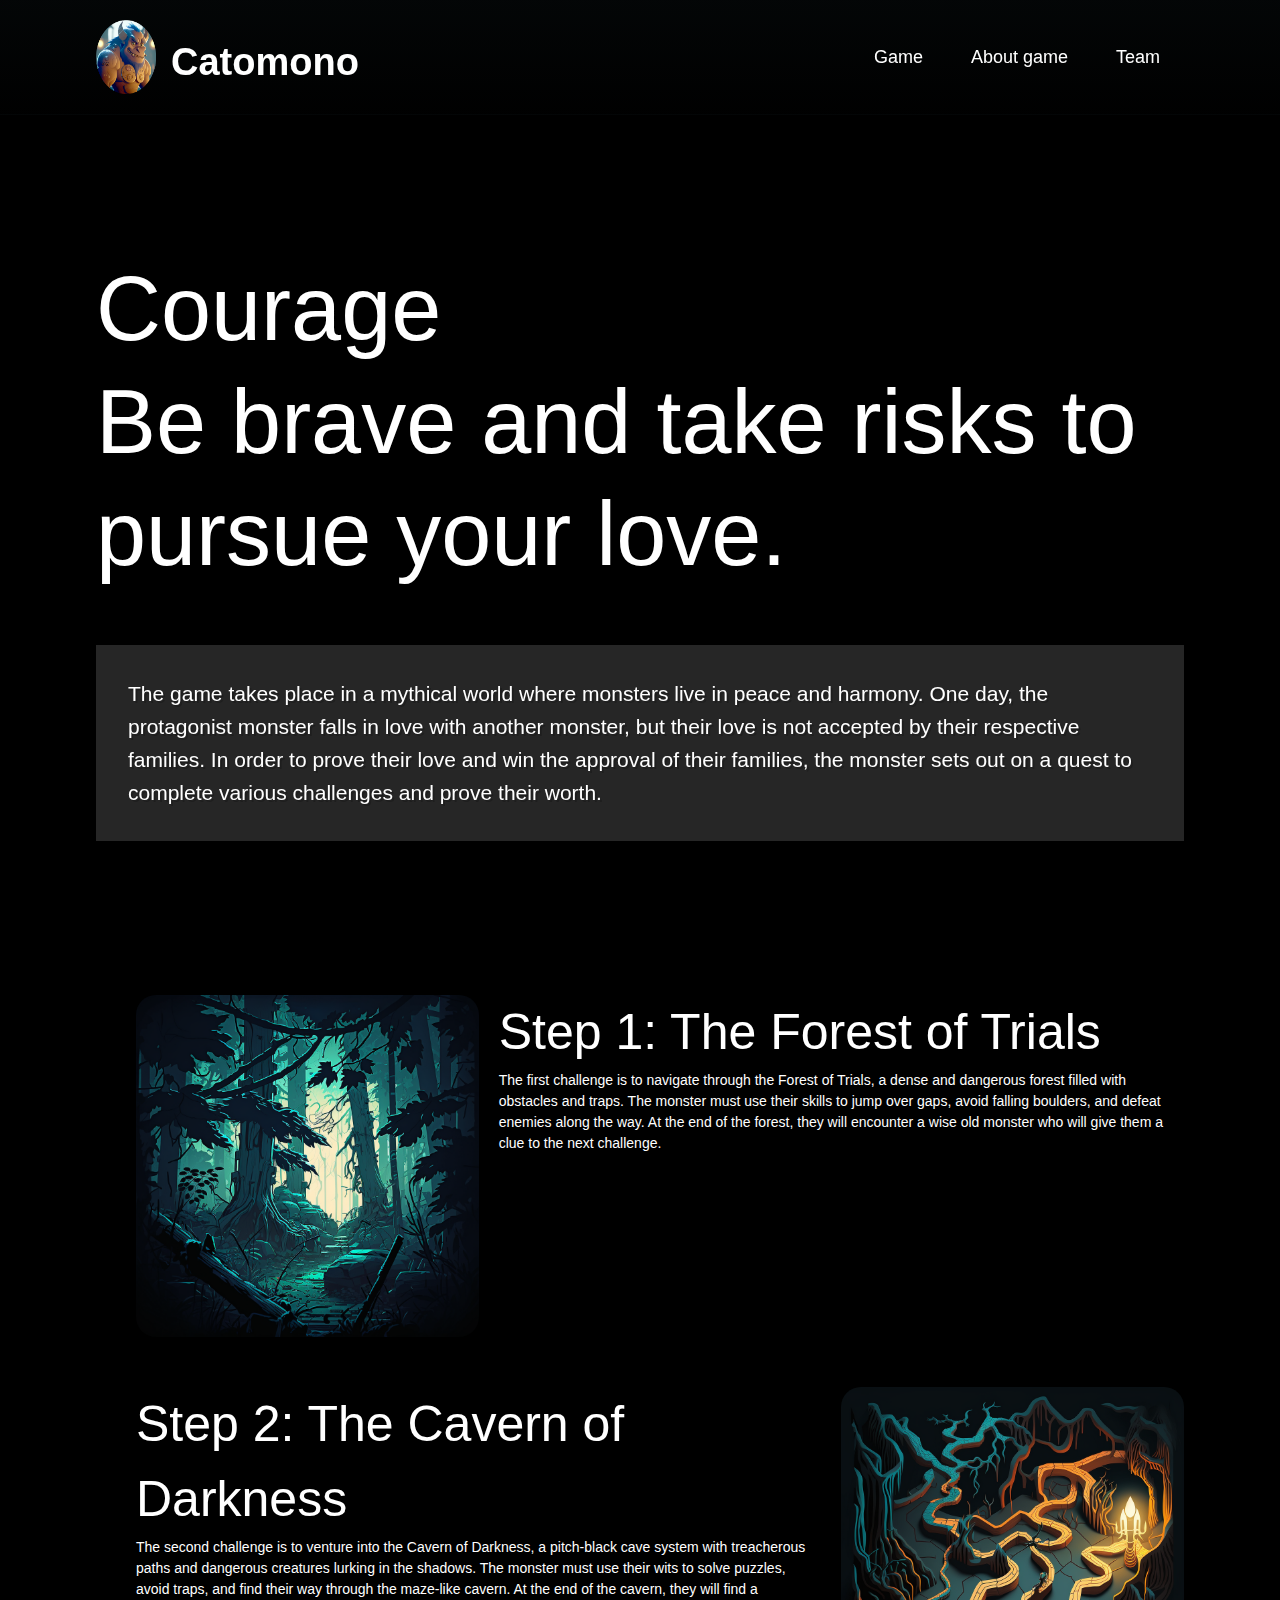
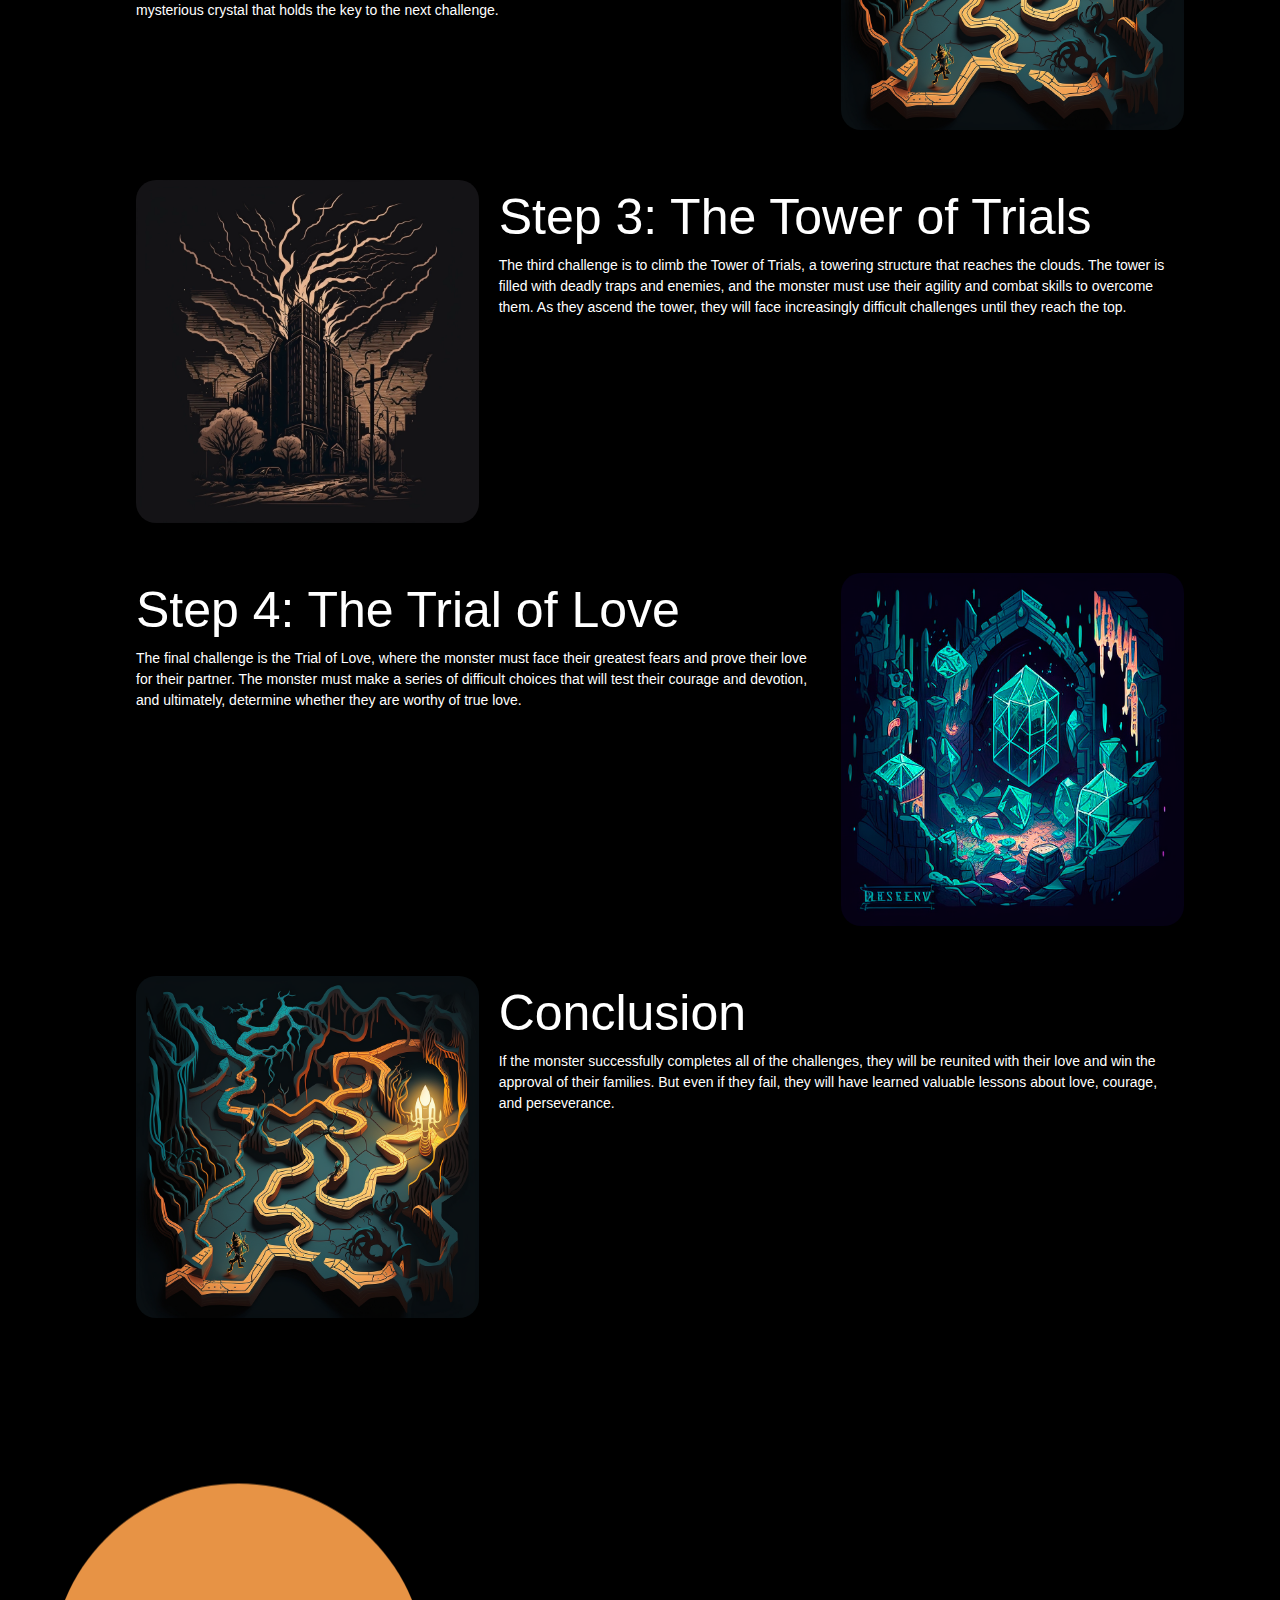
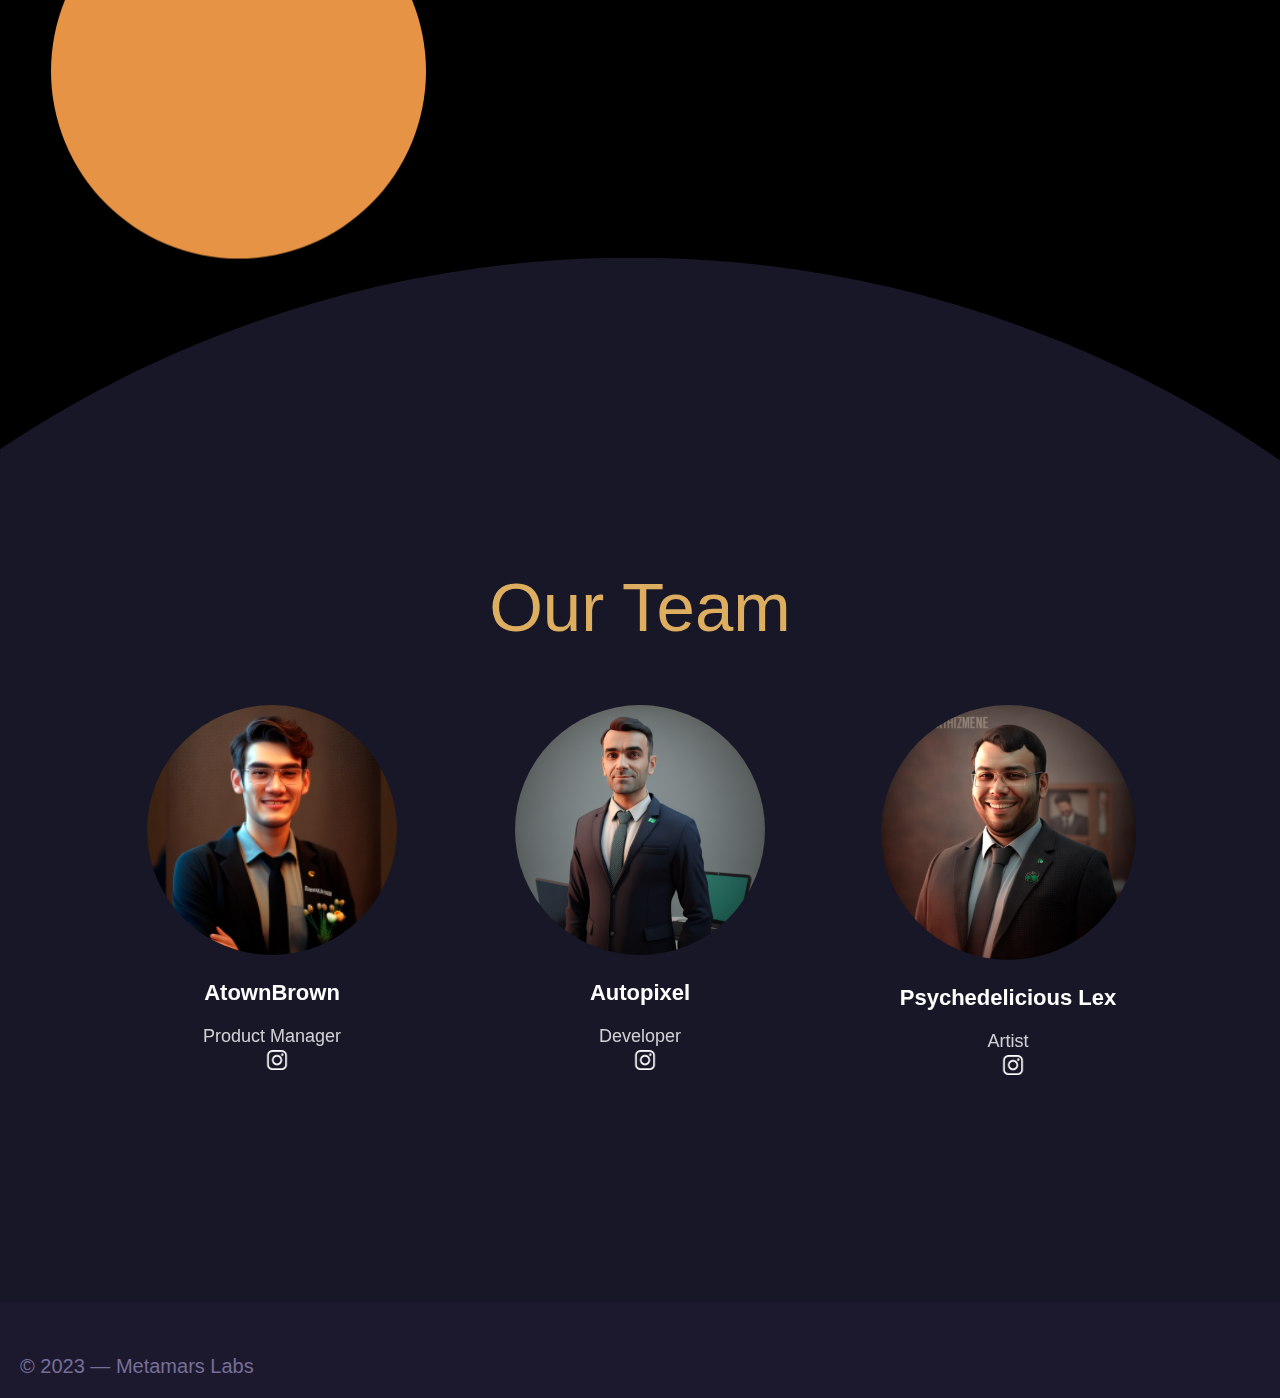
==== index.html @ 0849a96e "pochti tayyn" ====
<!DOCTYPE html>
<!-- saved from url=(0024)https://www.grumbies.io/ -->
<html data-wf-domain="www.grumbies.io" data-wf-page="6293ac11d34eaec5f05d2392" data-wf-site="6293ac11d34eaea6025d2391"
    class=" w-mod-js w-mod-ix">

<head>
    <meta http-equiv="Content-Type" content="text/html; charset=UTF-8">
    <style>
        
       
        body{
            background-color: black !important;
        }
        .wf-force-outline-none[tabindex="-1"]:focus {
            outline: none;
        }

        .burger {
            display: flex;
            justify-content: space-between;
            margin: auto;
            position: fixed;
            top: 100px;
            background: rgb(228, 228, 228);
            z-index: 9999;
            width: 100%;
            transition: all ease 1000ms;
            height: auto;
        }

        @media only screen and (max-width:480px) {
            .burger {
                top: 80px;
            }

            .h1 {
                margin-top: 100px;
            }

            .w-nav-link {
                height: 61px;
            }

        }
        @media only screen and (max-width:490px) {
            .logos-name{
                display: none;
            }
        }

        @media only screen and (max-width:340px) {
            .burger {
                top: 80px;
                display: flex;
                flex-direction: column;
            }

            .h1 {
                margin-top: 200px;
            }
        }

        html {
            scroll-behavior: smooth;
        }
    </style>
    <title>Catomono</title>
    <meta
        content="Grumbies is a game and NFT social experiment brought to you by Metaseed Labs, where users can win Ethereum!"
        name="description">
    <meta content="Grumbies - A Crumb of Mythical Comfort" property="og:title">
    <meta
        content="Grumbies is a game and NFT social experiment brought to you by Metaseed Labs, where users can win Ethereum!"
        property="og:description">
    <meta
        content="https://uploads-ssl.webflow.com/6293ac11d34eaea6025d2391/637df306a321ead5796d6bed_sunset-grumbies.jpg"
        property="og:image">
    <meta name="viewport" content="width=device-width, initial-scale=1.0">
    <meta content="Grumbies - A Crumb of Mythical Comfort" property="twitter:title">
    <meta
        content="Grumbies is a game and NFT social experiment brought to you by Metaseed Labs, where users can win Ethereum!"
        property="twitter:description">
    <meta
        content="https://uploads-ssl.webflow.com/6293ac11d34eaea6025d2391/637df306a321ead5796d6bed_sunset-grumbies.jpg"
        property="twitter:image">
    <meta property="og:type" content="website">
    <meta content="summary_large_image" name="twitter:card">
    <meta content="width=device-width, initial-scale=1" name="viewport">
    <link href="./Grumbies - A Crumb of Mythical Comfort_files/grumbies-nft.webflow.c3b905eb9.min.css" rel="stylesheet"
        type="text/css">
    <link rel="stylesheet" href="animation.css">
    <script
        type="text/javascript">!function (o, c) { var n = c.documentElement, t = " w-mod-"; n.className += t + "js", ("ontouchstart" in o || o.DocumentTouch && c instanceof DocumentTouch) && (n.className += t + "touch") }(window, document);</script>
     <link href="./images/logo1.png"
    rel="shortcut icon" type="image/x-icon"> 
    <link href="./images/logo1.png"
    rel="apple-touch-icon">

    <script
        type="text/javascript">window.dataLayer = window.dataLayer || []; function gtag() { dataLayer.push(arguments); } gtag('js', new Date()); gtag('config', 'G-RZ6KM6ESZB', { 'anonymize_ip': false });</script>
    <style>
        iframe.embedly-embed {
            border-radius: 20px;
        }
    </style>




</head>

<body>
    <div data-animation="default" data-collapse="medium" data-duration="400" data-easing="ease" data-easing2="ease"
        role="banner" class="navbar w-nav" >
        <div class="nav-container w-container"><a href="#" class="brand w-nav-brand" style="font-size: 50px; color: white; display: flex; "><img
                    style="min-width: 10px; width: 60px; margin-right: 15px;"
                    src="./images/logo1.png"
                    loading="lazy" width="200" sizes=" (max-width: 479px) 100vw, 200.00001525878906px" alt=""><h1 class="logos-name">Catomono</h1></a>
            <nav class="nav-menu w-nav-menu"><a href="#top" class="nav-link w-nav-link"
                    style="max-width: 1128px;">Game</a><a href="#about-game" class="nav-link w-nav-link"
                    style="max-width: 1128px;">About&nbsp;game<br></a><a href="#team" class="nav-link w-nav-link"
                    style="max-width: 1128px;">Team</a></nav>



            <!-- -----------------hamburger area ---------------------------- -->
            <div class="menu-button w-nav-button" onclick="toggle(), l1(), escape()" style="-webkit-user-select: text;"
                aria-label="menu" role="button" tabindex="0" aria-controls="w-nav-overlay-0" aria-haspopup="menu"
                aria-expanded="false">

                <div class="icon w-icon-nav-menu"></div>
            </div>
        </div>

        <!-- -------------------------------------------- -->
        <div class="w-nav-overlay" data-wf-ignore="" id="w-nav-overlay-0"></div>


    </div>
    <!-- ----------------------------------------------sadadsad gorunyan arka fonda -->
    <nav id="navigation" id="nav"><a href="#top" class="nav-link w-nav-link" style="max-width: 1128px; color: black;" id="nav">Game</a><a
            href="#about-game" class="nav-link w-nav-link" style="max-width: 1128px; color: black;" id="nav">About&nbsp;game<br></a><a
            href="#team" class="nav-link w-nav-link" style="max-width: 1128px; color: black;" id="nav">Team</a></nav>
    <!-- sadasdasd-------------------------dasdasda -->

    <div data-w-id="f2ad3c88-b91f-cbbf-fbd4-dd2b5f7f9436" class="hero-section wf-section" id="top">
        <div class="hero-content container w-container">

            <div data-w-id="80a99244-1e44-05e6-034e-ff403eff8d2c"
                style="opacity: 1; transform: translate3d(0px, 0px, 0px) scale3d(1, 1, 1) rotateX(0deg) rotateY(0deg) rotateZ(0deg) skew(0deg, 0deg); transform-style: preserve-3d;"
                class="hero-div">
                <div class="heading-div">
                   

                </div>
                <div id="l1 " class="text" style="height: 15vw;">
                    <h1 class="heading-2 ">Courage </h1>

                    <h1 class="heading-3">Be brave and take risks to pursue your love.</h1>
                </div>
                <div style="margin-bottom: 12vw; margin-top: 200px; min-width: 100%;" class="hero-div-2 square">
                    <div class="hero-div-text" style="width: 100%">
                        <div class="text-block-1" style="min-width: 100%;">The game takes place in a mythical world where monsters live in peace and harmony. One day, the protagonist monster falls in love with another monster, but their love is not accepted by their respective families. In order to prove their love and win the approval of their families, the monster sets out on a quest to complete various challenges and prove their worth.
                        </div>
                    </div>
                    <div id="about-game"></div>
                </div>





            </div>
            <ul style="margin-top: 100px; color: rgb(255, 255, 255); list-style: none;"  >
                <li  style=" margin-bottom: 50px;" class="modul1">
                    <div style="display: flex;" class="img-steps">
                    <div style="margin-right: 20px; flex: 1;"><img style="border-radius: 20px; width:1200px;"  src="images/step 1.png" alt="">
                    </div>
                    <div style="flex: 2;">
                        <div style="font-size: 50px;">Step 1: The Forest of Trials</div>
                        <div>The first challenge is to navigate through the Forest of Trials, a dense and dangerous forest filled with obstacles and traps. The monster must use their skills to jump over gaps, avoid falling boulders, and defeat enemies along the way. At the end of the forest, they will encounter a wise old monster who will give them a clue to the next challenge.
                        </div>
                </div>
                
                </li>
                <li style="  margin-bottom: 50px;" class="modul2">
                    <div style="display: flex; flex-direction: row-reverse;" class="img-steps">
                        <div style="margin-left: 20px; flex: 1;"><img style="border-radius: 20px; width:1200px;"  src="images/step 2.png" alt="">
                        </div>
                        <div style="flex: 2;">
                            <div style="font-size: 50px;">Step 2: The Cavern of Darkness</div>
                            The second challenge is to venture into the Cavern of Darkness, a pitch-black cave system with treacherous paths and dangerous creatures lurking in the shadows. The monster must use their wits to solve puzzles, avoid traps, and find their way through the maze-like cavern. At the end of the cavern, they will find a mysterious crystal that holds the key to the next challenge.
                        </div>
                    
                    
                    

                </li>
                <li  style=" margin-bottom: 50px;" class="modul3">
                    <div style="display: flex;" class="img-steps">
                    <div style="margin-right: 20px; flex: 1;"><img style="border-radius: 20px; width:1200px;"  src="images/Step 3..png" alt="">
                    </div>
                    <div style="flex: 2;">
                        <div style="font-size: 50px;">Step 3: The Tower of Trials</div>
                        <div>The third challenge is to climb the Tower of Trials, a towering structure that reaches the clouds. The tower is filled with deadly traps and enemies, and the monster must use their agility and combat skills to overcome them. As they ascend the tower, they will face increasingly difficult challenges until they reach the top.
                        </div>
                </div>
                
                
                </li>
                <li style="   margin-bottom: 50px;" class="modul4">
                    <div style="display: flex; flex-direction: row-reverse;" class="img-steps">
                        <div style="margin-left: 20px; flex: 1;"><img style="border-radius: 20px; width:1200px;"  src="images/step 4.png" alt="">
                        </div>
                        <div style="flex: 2;">
                            <div style="font-size: 50px;">Step 4: The Trial of Love</div>
                            <div>
                                The final challenge is the Trial of Love, where the monster must face their greatest fears and prove their love for their partner. The monster must make a series of difficult choices that will test their courage and devotion, and ultimately, determine whether they are worthy of true love.
                            </div>
                    </div>
                    

                </li><li  style=" margin-bottom: 50px;" class="modul5">
                    <div style="display: flex;" class="img-steps">
                    <div style="margin-right: 20px; flex: 1;"><img style="border-radius: 20px; width:1200px;"  src="images/step 2.png" alt="">
                    </div>
                    <div style="flex: 2;">
                        <div style="font-size: 50px;">Conclusion</div>
                        <div>If the monster successfully completes all of the challenges, they will be reunited with their love and win the approval of their families. But even if they fail, they will have learned valuable lessons about love, courage, and perseverance.
                        </div>
                    </div>
                </div>
                
                </li>
                
            </ul>

        </div>
        <div class="hero-layers layer-trees">

            <!-- agaaaaaajayn duran yeri -->
            <!-- <img
                src="./Grumbies - A Crumb of Mythical Comfort_files/6293ac11d34eaed8d75d23b2_Trees.svg" loading="lazy"
                alt="" class="layer-trees"> -->
                <div style="height: 900px;"></div>
            <div class="layer-sun"
                style="will-change: transform; transform: translate3d(0px, -109.474px, 0px) scale3d(1, 1, 1) rotateX(0deg) rotateY(0deg) rotateZ(0deg) skew(0deg, 0deg); transform-style: preserve-3d;">
                <img src="./Grumbies - A Crumb of Mythical Comfort_files/6293ac11d34eae83915d23a9_Sun.svg"
                    loading="lazy" alt="">
            </div>
        </div>
        <div id="team"></div>
    </div>
    <!-- -----------------------------------------------blocklan duryan yeri------------------------------------- -->



    <!-- -------------------------------komandan yeri ---------------------------------------------- -->

    <div  class="our-team-section wf-section" style="margin-top: 150px;">
        <div class="container w-container">
            <div data-w-id="7cd71721-0ffe-9c56-0ad9-f9d0150686f8"
                style="opacity: 1; transform: translate3d(0px, 0px, 0px) scale3d(1, 1, 1) rotateX(0deg) rotateY(0deg) rotateZ(0deg) skew(0deg, 0deg); transform-style: preserve-3d;"
                class="team-heading-div">
                <h2 class="heading-5">Our Team</h2>
            </div>
            <div class="our-team-div">
                <div id="w-node-_7e3e7352-1e73-e75b-cbdd-4bd9f48601b0-f05d2392"
                    data-w-id="7e3e7352-1e73-e75b-cbdd-4bd9f48601b0"
                    style="opacity: 1; transform: translate3d(0px, 0px, 0px) scale3d(1, 1, 1) rotateX(0deg) rotateY(0deg) rotateZ(0deg) skew(0deg, 0deg); transform-style: preserve-3d;"
                    class="member-1"><img
                        src=".//images/Team (1).png"
                        loading="lazy" width="250" height="250"
                        sizes="(max-width: 479px) 100vw, (max-width: 767px) 44vw, 250.00001525878906px" alt=""
                        class="image-14">
                    <div class="name">AtownBrown</div>
                    <div class="work">Product Manager</div>
                    <a href="#" target="_blank" class="w-inline-block"><img
                            src="./Grumbies - A Crumb of Mythical Comfort_files/637dd78cc03d73dc3c9266fc_instagram-logo.png"
                            loading="lazy" id="w-node-_9472d8b6-295b-41fb-c85b-df3ade30d30a-f05d2392" alt=""
                            class="image-15"></a>
                </div>
                <div id="w-node-_1e3d8c06-4735-b215-f88a-5c7875fa274b-f05d2392"
                    data-w-id="1e3d8c06-4735-b215-f88a-5c7875fa274b"
                    style="opacity: 1; transform: translate3d(0px, 0px, 0px) scale3d(1, 1, 1) rotateX(0deg) rotateY(0deg) rotateZ(0deg) skew(0deg, 0deg); transform-style: preserve-3d;"
                    class="member-2"><img
                        src="./images/Team (2).png"
                        loading="lazy" width="250" height="250"
                        sizes="(max-width: 479px) 100vw, (max-width: 767px) 44vw, 250.00001525878906px" alt=""
                        class="image-12">
                    <div class="name">Autopixel</div>
                    <div class="work">Developer</div>
                    <a href="#" target="_blank" class="w-inline-block"><img
                            src="./Grumbies - A Crumb of Mythical Comfort_files/637dd78cc03d73dc3c9266fc_instagram-logo.png"
                            loading="lazy" id="w-node-_9472d8b6-295b-41fb-c85b-df3ade30d30a-f05d2392" alt=""
                            class="image-15"></a>
                </div>
                <div id="w-node-_7bc3d515-32b9-79a8-45e4-e081fb84a0ff-f05d2392"
                    data-w-id="7bc3d515-32b9-79a8-45e4-e081fb84a0ff"
                    style="opacity: 1; transform: translate3d(0px, 0px, 0px) scale3d(1, 1, 1) rotateX(0deg) rotateY(0deg) rotateZ(0deg) skew(0deg, 0deg); transform-style: preserve-3d;"
                    class="member-3"><img
                        src="./images/Team (3).png"
                        loading="lazy" width="255" height="255"
                        sizes="(max-width: 479px) 100vw, (max-width: 767px) 44vw, 255.00001525878906px" alt=""
                        class="image-13">
                    <div class="name">Psychedelicious Lex</div>
                    <div class="work">Artist</div><a href="#" target="_blank" class="w-inline-block"><img
                            src="./Grumbies - A Crumb of Mythical Comfort_files/637dd78cc03d73dc3c9266fc_instagram-logo.png"
                            loading="lazy" id="w-node-_9472d8b6-295b-41fb-c85b-df3ade30d30a-f05d2392" alt=""
                            class="image-15"></a>
                </div>
            </div>
        </div>
        <div class="team-shape"><img
                src="./Grumbies - A Crumb of Mythical Comfort_files/6293ac11d34eae4b2a5d23a8_Team + Footer.svg"
                loading="lazy" alt="" class="team-bg-img"></div>
        <div class="team-layers" style="height: 400px;">
            <!-- <img
                src="./Grumbies - A Crumb of Mythical Comfort_files/6293ac11d34eae45045d23b1_Stones (2).svg"
                loading="lazy" height="" alt="" class="team-layer-1"> -->
            </div>
    </div>

    <div class="footer wf-section">
        <div class="container w-container">
            <div>
                <div class="text-block-18">© 2023 — Metamars Labs</div>
            </div>
        </div>
    </div>


    <script src="animation.js">




    </script>

</body>

</html>
---- Grumbies - A Crumb of Mythical Comfort_files/grumbies-nft.webflow.c3b905eb9.min.css ----
html {
  font-family: sans-serif;
  -ms-text-size-adjust: 100%;
  -webkit-text-size-adjust: 100%;
  height: 100%
}

article,
aside,
details,
figcaption,
figure,
footer,
header,
hgroup,
main,
menu,
nav,
section,
summary {
  display: block
}

audio,
canvas,
progress,
video {
  display: inline-block;
  vertical-align: baseline
}

audio:not([controls]) {
  display: none;
  height: 0
}



a {
  background-color: transparent;
  text-decoration: underline
}

a:active,
a:hover {
  outline: 0
}

abbr[title] {
  border-bottom: 1px dotted
}

b,
optgroup,
strong {
  font-weight: 700
}

dfn {
  font-style: italic
}

h1 {
  margin: .67em 0
}

mark {
  background: #ff0;
  color: #000
}

small {
  font-size: 80%
}

sub,
sup {
  font-size: 75%;
  line-height: 0;
  position: relative;
  vertical-align: baseline
}

sup {
  top: -.5em
}

sub {
  bottom: -.25em
}

img {
  border: 0;
  max-width: 100%;
  vertical-align: middle;
  display: inline-block
}

svg:not(:root) {
  overflow: hidden
}

hr {
  box-sizing: content-box;
  height: 0
}

pre,
textarea {
  overflow: auto
}

code,
kbd,
pre,
samp {
  font-family: monospace, monospace;
  font-size: 1em
}

button,
input,
optgroup,
select,
textarea {
  color: inherit;
  font: inherit;
  margin: 0
}

button {
  overflow: visible
}

button,
select {
  text-transform: none
}

button,
html input[type=button],
input[type=reset] {
  -webkit-appearance: button;
  cursor: pointer
}

button[disabled],
html input[disabled] {
  cursor: default
}

button::-moz-focus-inner,
input::-moz-focus-inner {
  border: 0;
  padding: 0
}

input {
  line-height: normal
}

input[type=checkbox],
input[type=radio] {
  box-sizing: border-box;
  padding: 0
}

input[type=number]::-webkit-inner-spin-button,
input[type=number]::-webkit-outer-spin-button {
  height: auto
}

input[type=search] {
  -webkit-appearance: none
}

input[type=search]::-webkit-search-cancel-button,
input[type=search]::-webkit-search-decoration {
  -webkit-appearance: none
}

legend {
  border: 0;
  padding: 0
}

table {
  border-collapse: collapse;
  border-spacing: 0
}

td,
th {
  padding: 0
}

@font-face {
  font-family: webflow-icons;
  src: url("[data-uri]") format('truetype');
  font-weight: 400;
  font-style: normal
}

[class*=" w-icon-"],
[class^=w-icon-] {
  font-family: webflow-icons !important;
  speak: none;
  font-style: normal;
  font-weight: 400;
  font-variant: normal;
  text-transform: none;
  line-height: 1;
  -webkit-font-smoothing: antialiased;
  -moz-osx-font-smoothing: grayscale
}

.w-icon-slider-right:before {
  content: "\e600"
}

.w-icon-slider-left:before {
  content: "\e601"
}

.w-icon-nav-menu:before {
  content: "\e602"
}

.w-icon-arrow-down:before,
.w-icon-dropdown-toggle:before {
  content: "\e603"
}

.w-icon-file-upload-remove:before {
  content: "\e900"
}

.w-icon-file-upload-icon:before {
  content: "\e903"
}

* {
  -webkit-box-sizing: border-box;
  -moz-box-sizing: border-box;
  box-sizing: border-box
}

html.w-mod-touch * {
  background-attachment: scroll !important
}

.w-block {
  display: block
}

.w-inline-block {
  max-width: 100%;
  display: inline-block
}

.w-clearfix:after,
.w-clearfix:before {
  content: " ";
  display: table;
  grid-column-start: 1;
  grid-row-start: 1;
  grid-column-end: 2;
  grid-row-end: 2
}

.w-clearfix:after {
  clear: both
}

.w-hidden {
  display: none
}

.w-button {
  display: inline-block;
  padding: 9px 15px;
  background-color: #3898ec;
  color: #fff;
  border: 0;
  line-height: inherit;
  text-decoration: none;
  cursor: pointer;
  border-radius: 0
}

input.w-button {
  -webkit-appearance: button
}

html[data-w-dynpage] [data-w-cloak] {
  color: transparent !important
}

.w-webflow-badge,
.w-webflow-badge * {
  position: static;
  left: auto;
  top: auto;
  right: auto;
  bottom: auto;
  z-index: auto;
  display: block;
  visibility: visible;
  overflow: visible;
  overflow-x: visible;
  overflow-y: visible;
  box-sizing: border-box;
  width: auto;
  height: auto;
  max-height: none;
  max-width: none;
  min-height: 0;
  min-width: 0;
  margin: 0;
  padding: 0;
  float: none;
  clear: none;
  border: 0 transparent;
  border-radius: 0;
  background: 0 0;
  box-shadow: none;
  opacity: 1;
  transform: none;
  transition: none;
  direction: ltr;
  font-family: inherit;
  font-weight: inherit;
  color: inherit;
  font-size: inherit;
  line-height: inherit;
  font-style: inherit;
  font-variant: inherit;
  text-align: inherit;
  letter-spacing: inherit;
  text-decoration: inherit;
  text-indent: 0;
  text-transform: inherit;
  list-style-type: disc;
  text-shadow: none;
  font-smoothing: auto;
  vertical-align: baseline;
  cursor: inherit;
  white-space: inherit;
  word-break: normal;
  word-spacing: normal;
  word-wrap: normal
}

.w-webflow-badge {
  position: fixed !important;
  display: inline-block !important;
  visibility: visible !important;
  z-index: 2147483647 !important;
  top: auto !important;
  right: 12px !important;
  bottom: 12px !important;
  left: auto !important;
  color: #aaadb0 !important;
  background-color: #fff !important;
  border-radius: 3px !important;
  padding: 6px 8px 6px 6px !important;
  font-size: 12px !important;
  opacity: 1 !important;
  line-height: 14px !important;
  text-decoration: none !important;
  transform: none !important;
  margin: 0 !important;
  width: auto !important;
  height: auto !important;
  overflow: visible !important;
  white-space: nowrap;
  box-shadow: 0 0 0 1px rgba(0, 0, 0, .1), 0 1px 3px rgba(0, 0, 0, .1);
  cursor: pointer
}

.w-webflow-badge>img {
  display: inline-block !important;
  visibility: visible !important;
  opacity: 1 !important;
  vertical-align: middle !important
}

h1,
h2,
h3,
h4,
h5,
h6 {
  font-weight: 700;
  margin-bottom: 10px
}

h1 {
  font-size: 38px;
  line-height: 44px;
  margin-top: 20px
}

h2 {
  font-size: 32px;
  line-height: 36px;
  margin-top: 20px
}

h3 {
  font-size: 24px;
  line-height: 30px;
  margin-top: 20px
}

h4 {
  font-size: 18px;
  line-height: 24px;
  margin-top: 10px
}

h5 {
  font-size: 14px;
  line-height: 20px;
  margin-top: 10px
}

h6 {
  font-size: 12px;
  line-height: 18px;
  margin-top: 10px
}

p {
  margin-top: 0;
  margin-bottom: 10px
}

blockquote {
  margin: 0 0 10px;
  padding: 10px 20px;
  border-left: 5px solid #e2e2e2;
  font-size: 18px;
  line-height: 22px
}

figure {
  margin: 0 0 10px
}

figcaption {
  margin-top: 5px;
  text-align: center
}

ol,
ul {
  margin-top: 0;
  margin-bottom: 10px;
  padding-left: 40px
}

.w-list-unstyled {
  padding-left: 0;
  list-style: none
}

.w-embed:after,
.w-embed:before {
  content: " ";
  display: table;
  grid-column-start: 1;
  grid-row-start: 1;
  grid-column-end: 2;
  grid-row-end: 2
}

.w-embed:after {
  clear: both
}

.w-video {
  width: 100%;
  position: relative;
  padding: 0
}

.w-video embed,
.w-video iframe,
.w-video object {
  position: absolute;
  top: 0;
  left: 0;
  width: 100%;
  height: 100%;
  border: none
}

fieldset {
  padding: 0;
  margin: 0;
  border: 0
}

[type=button],
[type=reset],
button {
  border: 0;
  cursor: pointer;
  -webkit-appearance: button
}

.w-form {
  margin: 0 0 15px
}

.w-form-done {
  display: none;
  padding: 20px;
  text-align: center;
  background-color: #ddd
}

.w-form-fail {
  display: none;
  margin-top: 10px;
  padding: 10px;
  background-color: #ffdede
}

label {
  display: block;
  margin-bottom: 5px;
  font-weight: 700
}

.w-input,
.w-select {
  display: block;
  width: 100%;
  height: 38px;
  padding: 8px 12px;
  margin-bottom: 10px;
  font-size: 14px;
  line-height: 1.42857143;
  color: #333;
  vertical-align: middle;
  background-color: #fff;
  border: 1px solid #ccc
}

.w-input:-moz-placeholder,
.w-select:-moz-placeholder {
  color: #999
}

.w-input::-moz-placeholder,
.w-select::-moz-placeholder {
  color: #999;
  opacity: 1
}

.w-input:-ms-input-placeholder,
.w-select:-ms-input-placeholder {
  color: #999
}

.w-input::-webkit-input-placeholder,
.w-select::-webkit-input-placeholder {
  color: #999
}

.w-input:focus,
.w-select:focus {
  border-color: #3898ec;
  outline: 0
}

.w-input[disabled],
.w-input[readonly],
.w-select[disabled],
.w-select[readonly],
fieldset[disabled] .w-input,
fieldset[disabled] .w-select {
  cursor: not-allowed
}

.w-input[disabled]:not(.w-input-disabled),
.w-input[readonly],
.w-select[disabled]:not(.w-input-disabled),
.w-select[readonly],
fieldset[disabled]:not(.w-input-disabled) .w-input,
fieldset[disabled]:not(.w-input-disabled) .w-select {
  background-color: #eee
}

textarea.w-input,
textarea.w-select {
  height: auto
}

.w-select {
  background-color: #f3f3f3
}

.w-select[multiple] {
  height: auto
}

.w-form-label {
  display: inline-block;
  cursor: pointer;
  font-weight: 400;
  margin-bottom: 0
}

.w-radio {
  display: block;
  margin-bottom: 5px;
  padding-left: 20px
}

.w-radio:after,
.w-radio:before {
  content: " ";
  display: table;
  grid-column-start: 1;
  grid-row-start: 1;
  grid-column-end: 2;
  grid-row-end: 2
}

.w-radio:after {
  clear: both
}

.w-radio-input {
  margin: 3px 0 0 -20px;
  line-height: normal;
  float: left
}

.w-file-upload {
  display: block;
  margin-bottom: 10px
}

.w-file-upload-input {
  width: .1px;
  height: .1px;
  opacity: 0;
  overflow: hidden;
  position: absolute;
  z-index: -100
}

.w-file-upload-default,
.w-file-upload-success,
.w-file-upload-uploading {
  display: inline-block;
  color: #333
}

.w-file-upload-error {
  display: block;
  margin-top: 10px
}

.w-file-upload-default.w-hidden,
.w-file-upload-error.w-hidden,
.w-file-upload-success.w-hidden,
.w-file-upload-uploading.w-hidden {
  display: none
}

.w-file-upload-uploading-btn {
  display: flex;
  font-size: 14px;
  font-weight: 400;
  cursor: pointer;
  margin: 0;
  padding: 8px 12px;
  border: 1px solid #ccc;
  background-color: #fafafa
}

.w-file-upload-file {
  display: flex;
  flex-grow: 1;
  justify-content: space-between;
  margin: 0;
  padding: 8px 9px 8px 11px;
  border: 1px solid #ccc;
  background-color: #fafafa
}

.w-file-upload-file-name {
  font-size: 14px;
  font-weight: 400;
  display: block
}

.w-file-remove-link {
  margin-top: 3px;
  margin-left: 10px;
  width: auto;
  height: auto;
  padding: 3px;
  display: block;
  cursor: pointer
}

.w-icon-file-upload-remove {
  margin: auto;
  font-size: 10px
}

.w-file-upload-error-msg {
  display: inline-block;
  color: #ea384c;
  padding: 2px 0
}

.w-file-upload-info {
  display: inline-block;
  line-height: 38px;
  padding: 0 12px
}

.w-file-upload-label {
  display: inline-block;
  font-size: 14px;
  font-weight: 400;
  cursor: pointer;
  margin: 0;
  padding: 8px 12px;
  border: 1px solid #ccc;
  background-color: #fafafa
}

.w-icon-file-upload-icon,
.w-icon-file-upload-uploading {
  display: inline-block;
  margin-right: 8px;
  width: 20px
}

.w-icon-file-upload-uploading {
  height: 20px
}

.w-container {
  margin-left: auto;
  margin-right: auto;
  max-width: 940px
}

.w-container:after,
.w-container:before {
  content: " ";
  display: table;
  grid-column-start: 1;
  grid-row-start: 1;
  grid-column-end: 2;
  grid-row-end: 2
}

.w-container:after {
  clear: both
}

.w-container .w-row {
  margin-left: -10px;
  margin-right: -10px
}

.w-row:after,
.w-row:before {
  content: " ";
  display: table;
  grid-column-start: 1;
  grid-row-start: 1;
  grid-column-end: 2;
  grid-row-end: 2
}

.w-row:after {
  clear: both
}

.w-row .w-row {
  margin-left: 0;
  margin-right: 0
}

.w-col {
  position: relative;
  float: left;
  width: 100%;
  min-height: 1px;
  padding-left: 10px;
  padding-right: 10px
}

.w-col .w-col {
  padding-left: 0;
  padding-right: 0
}

.w-col-1 {
  width: 8.33333333%
}

.w-col-2 {
  width: 16.66666667%
}

.w-col-3 {
  width: 25%
}

.w-col-4 {
  width: 33.33333333%
}

.w-col-5 {
  width: 41.66666667%
}

.w-col-6 {
  width: 50%
}

.w-col-7 {
  width: 58.33333333%
}

.w-col-8 {
  width: 66.66666667%
}

.w-col-9 {
  width: 75%
}

.w-col-10 {
  width: 83.33333333%
}

.w-col-11 {
  width: 91.66666667%
}

.w-col-12 {
  width: 100%
}

.w-hidden-main {
  display: none ;
}

@media screen and (max-width:991px) {
  .w-container {
    max-width: 728px
  }

  .w-hidden-main {
    display: inherit !important
  }

  .w-hidden-medium {
    display: none ;
  }

  .w-col-medium-1 {
    width: 8.33333333%
  }

  .w-col-medium-2 {
    width: 16.66666667%
  }

  .w-col-medium-3 {
    width: 25%
  }

  .w-col-medium-4 {
    width: 33.33333333%
  }

  .w-col-medium-5 {
    width: 41.66666667%
  }

  .w-col-medium-6 {
    width: 50%
  }

  .w-col-medium-7 {
    width: 58.33333333%
  }

  .w-col-medium-8 {
    width: 66.66666667%
  }

  .w-col-medium-9 {
    width: 75%
  }

  .w-col-medium-10 {
    width: 83.33333333%
  }

  .w-col-medium-11 {
    width: 91.66666667%
  }

  .w-col-medium-12 {
    width: 100%
  }

  .w-col-stack {
    width: 100%;
    left: auto;
    right: auto
  }
}

@media screen and (max-width:767px) {

  .w-hidden-main,
  .w-hidden-medium {
    display: inherit !important
  }

  .w-hidden-small {
    display: none;
  }

  .w-container .w-row,
  .w-row {
    margin-left: 0;
    margin-right: 0
  }

  .w-col {
    width: 100%;
    left: auto;
    right: auto
  }

  .w-col-small-1 {
    width: 8.33333333%
  }

  .w-col-small-2 {
    width: 16.66666667%
  }

  .w-col-small-3 {
    width: 25%
  }

  .w-col-small-4 {
    width: 33.33333333%
  }

  .w-col-small-5 {
    width: 41.66666667%
  }

  .w-col-small-6 {
    width: 50%
  }

  .w-col-small-7 {
    width: 58.33333333%
  }

  .w-col-small-8 {
    width: 66.66666667%
  }

  .w-col-small-9 {
    width: 75%
  }

  .w-col-small-10 {
    width: 83.33333333%
  }

  .w-col-small-11 {
    width: 91.66666667%
  }

  .w-col-small-12 {
    width: 100%
  }
}

@media screen and (max-width:479px) {
  .w-container {
    max-width: none
  }

  .w-hidden-main,
  .w-hidden-medium,
  .w-hidden-small {
    display: inherit !important
  }

  .w-hidden-tiny {
    display: none;
  }

  .w-col {
    width: 100%
  }

  .w-col-tiny-1 {
    width: 8.33333333%
  }

  .w-col-tiny-2 {
    width: 16.66666667%
  }

  .w-col-tiny-3 {
    width: 25%
  }

  .w-col-tiny-4 {
    width: 33.33333333%
  }

  .w-col-tiny-5 {
    width: 41.66666667%
  }

  .w-col-tiny-6 {
    width: 50%
  }

  .w-col-tiny-7 {
    width: 58.33333333%
  }

  .w-col-tiny-8 {
    width: 66.66666667%
  }

  .w-col-tiny-9 {
    width: 75%
  }

  .w-col-tiny-10 {
    width: 83.33333333%
  }

  .w-col-tiny-11 {
    width: 91.66666667%
  }

  .w-col-tiny-12 {
    width: 100%
  }
}

.w-widget {
  position: relative
}

.w-widget-map {
  width: 100%;
  height: 400px
}

.w-widget-map label {
  width: auto;
  display: inline
}

.w-widget-map img {
  max-width: inherit
}

.w-widget-map .gm-style-iw {
  text-align: center
}

.w-widget-map .gm-style-iw>button {
  display: none;
}

.w-widget-twitter {
  overflow: hidden
}

.w-widget-twitter-count-shim {
  display: inline-block;
  vertical-align: top;
  position: relative;
  width: 28px;
  height: 20px;
  text-align: center;
  background: #fff;
  border: 1px solid #758696;
  border-radius: 3px
}

.w-widget-twitter-count-shim * {
  pointer-events: none;
  -webkit-user-select: none;
  -moz-user-select: none;
  -ms-user-select: none;
  user-select: none
}

.w-widget-twitter-count-shim .w-widget-twitter-count-inner {
  position: relative;
  font-size: 15px;
  line-height: 12px;
  text-align: center;
  color: #999;
  font-family: serif
}

.w-widget-twitter-count-shim .w-widget-twitter-count-clear {
  position: relative;
  display: block
}

.w-widget-twitter-count-shim.w--large {
  width: 36px;
  height: 28px
}

.w-widget-twitter-count-shim.w--large .w-widget-twitter-count-inner {
  font-size: 18px;
  line-height: 18px
}

.w-widget-twitter-count-shim:not(.w--vertical) {
  margin-left: 5px;
  margin-right: 8px
}

.w-widget-twitter-count-shim:not(.w--vertical).w--large {
  margin-left: 6px
}

.w-widget-twitter-count-shim:not(.w--vertical):after,
.w-widget-twitter-count-shim:not(.w--vertical):before {
  top: 50%;
  left: 0;
  border: solid transparent;
  content: ' ';
  height: 0;
  width: 0;
  position: absolute;
  pointer-events: none
}

.w-widget-twitter-count-shim:not(.w--vertical):before {
  border-color: rgba(117, 134, 150, 0);
  border-right-color: #5d6c7b;
  border-width: 4px;
  margin-left: -9px;
  margin-top: -4px
}

.w-widget-twitter-count-shim:not(.w--vertical).w--large:before {
  border-width: 5px;
  margin-left: -10px;
  margin-top: -5px
}

.w-widget-twitter-count-shim:not(.w--vertical):after {
  border-color: rgba(255, 255, 255, 0);
  border-right-color: #fff;
  border-width: 4px;
  margin-left: -8px;
  margin-top: -4px
}

.w-widget-twitter-count-shim:not(.w--vertical).w--large:after {
  border-width: 5px;
  margin-left: -9px;
  margin-top: -5px
}

.w-widget-twitter-count-shim.w--vertical {
  width: 61px;
  height: 33px;
  margin-bottom: 8px
}

.w-widget-twitter-count-shim.w--vertical:after,
.w-widget-twitter-count-shim.w--vertical:before {
  top: 100%;
  left: 50%;
  border: solid transparent;
  content: ' ';
  height: 0;
  width: 0;
  position: absolute;
  pointer-events: none
}

.w-widget-twitter-count-shim.w--vertical:before {
  border-color: rgba(117, 134, 150, 0);
  border-top-color: #5d6c7b;
  border-width: 5px;
  margin-left: -5px
}

.w-widget-twitter-count-shim.w--vertical:after {
  border-color: rgba(255, 255, 255, 0);
  border-top-color: #fff;
  border-width: 4px;
  margin-left: -4px
}

.w-widget-twitter-count-shim.w--vertical .w-widget-twitter-count-inner {
  font-size: 18px;
  line-height: 22px
}

.w-widget-twitter-count-shim.w--vertical.w--large {
  width: 76px
}

.w-background-video {
  position: relative;
  overflow: hidden;
  height: 500px;
  color: #fff
}

.w-background-video>video {
  background-size: cover;
  background-position: 50% 50%;
  position: absolute;
  margin: auto;
  width: 100%;
  height: 100%;
  right: -100%;
  bottom: -100%;
  top: -100%;
  left: -100%;
  object-fit: cover;
  z-index: -100
}

.w-background-video>video::-webkit-media-controls-start-playback-button {
  display: none ;
  -webkit-appearance: none
}

.w-background-video--control {
  position: absolute;
  bottom: 1em;
  right: 1em;
  background-color: transparent;
  padding: 0
}

.w-background-video--control>[hidden] {
  display: none ;
}

.w-slider {
  position: relative;
  height: 300px;
  text-align: center;
  background: #ddd;
  clear: both;
  -webkit-tap-highlight-color: transparent;
  tap-highlight-color: rgba(0, 0, 0, 0)
}

.w-slider-mask {
  position: relative;
  display: block;
  overflow: hidden;
  z-index: 1;
  left: 0;
  right: 0;
  height: 100%;
  white-space: nowrap
}

.w-slide {
  position: relative;
  display: inline-block;
  vertical-align: top;
  width: 100%;
  height: 100%;
  white-space: normal;
  text-align: left
}

.w-slider-nav {
  position: absolute;
  z-index: 2;
  top: auto;
  right: 0;
  bottom: 0;
  left: 0;
  margin: auto;
  padding-top: 10px;
  height: 40px;
  text-align: center;
  -webkit-tap-highlight-color: transparent;
  tap-highlight-color: rgba(0, 0, 0, 0)
}

.w-slider-nav.w-round>div {
  border-radius: 100%
}

.w-slider-nav.w-num>div {
  width: auto;
  height: auto;
  padding: .2em .5em;
  font-size: inherit;
  line-height: inherit
}

.w-slider-nav.w-shadow>div {
  box-shadow: 0 0 3px rgba(51, 51, 51, .4)
}

.w-slider-nav-invert {
  color: #fff
}

.w-slider-nav-invert>div {
  background-color: rgba(34, 34, 34, .4)
}

.w-slider-nav-invert>div.w-active {
  background-color: #222
}

.w-slider-dot {
  position: relative;
  display: inline-block;
  width: 1em;
  height: 1em;
  background-color: rgba(255, 255, 255, .4);
  cursor: pointer;
  margin: 0 3px .5em;
  transition: background-color .1s, color .1s
}

.w-slider-dot.w-active {
  background-color: #fff
}

.w-slider-dot:focus {
  outline: 0;
  box-shadow: 0 0 0 2px #fff
}

.w-slider-dot:focus.w-active {
  box-shadow: none
}

.w-slider-arrow-left,
.w-slider-arrow-right {
  position: absolute;
  width: 80px;
  top: 0;
  right: 0;
  bottom: 0;
  left: 0;
  margin: auto;
  cursor: pointer;
  overflow: hidden;
  color: #fff;
  font-size: 40px;
  -webkit-tap-highlight-color: transparent;
  tap-highlight-color: rgba(0, 0, 0, 0);
  -webkit-user-select: none;
  -moz-user-select: none;
  -ms-user-select: none;
  user-select: none
}

.w-slider-arrow-left [class*=' w-icon-'],
.w-slider-arrow-left [class^=w-icon-],
.w-slider-arrow-right [class*=' w-icon-'],
.w-slider-arrow-right [class^=w-icon-] {
  position: absolute
}

.w-slider-arrow-left:focus,
.w-slider-arrow-right:focus {
  outline: 0
}

.w-slider-arrow-left {
  z-index: 3;
  right: auto
}

.w-slider-arrow-right {
  z-index: 4;
  left: auto
}

.w-icon-slider-left,
.w-icon-slider-right {
  top: 0;
  right: 0;
  bottom: 0;
  left: 0;
  margin: auto;
  width: 1em;
  height: 1em
}

.w-slider-aria-label {
  border: 0;
  clip: rect(0 0 0 0);
  height: 1px;
  margin: -1px;
  overflow: hidden;
  padding: 0;
  position: absolute;
  width: 1px
}

.w-slider-force-show {
  display: block !important
}

.w-dropdown {
  display: inline-block;
  position: relative;
  text-align: left;
  margin-left: auto;
  margin-right: auto;
  z-index: 900
}

.w-dropdown-btn,
.w-dropdown-link,
.w-dropdown-toggle {
  position: relative;
  vertical-align: top;
  text-decoration: none;
  color: #222;
  padding: 20px;
  text-align: left;
  margin-left: auto;
  margin-right: auto;
  white-space: nowrap
}

.w-dropdown-toggle {
  -webkit-user-select: none;
  -moz-user-select: none;
  -ms-user-select: none;
  user-select: none;
  display: inline-block;
  cursor: pointer;
  padding-right: 40px
}

.w-dropdown-toggle:focus {
  outline: 0
}

.w-icon-dropdown-toggle {
  position: absolute;
  top: 0;
  right: 0;
  bottom: 0;
  margin: auto 20px auto auto;
  width: 1em;
  height: 1em
}

.w-dropdown-list {
  position: absolute;
  background: #ddd;
  display: none;
  min-width: 100%
}

.w-dropdown-list.w--open {
  display: block
}

.w-dropdown-link {
  padding: 10px 20px;
  display: block;
  color: #222
}

.w-dropdown-link.w--current {
  color: #0082f3
}

.w-dropdown-link:focus {
  outline: 0
}

@media screen and (max-width:767px) {
  .w-nav-brand {
    padding-left: 10px
  }
}

.w-lightbox-backdrop {
  cursor: auto;
  font-style: normal;
  font-variant: normal;
  letter-spacing: normal;
  list-style: disc;
  text-indent: 0;
  text-shadow: none;
  text-transform: none;
  visibility: visible;
  white-space: normal;
  word-break: normal;
  word-spacing: normal;
  word-wrap: normal;
  position: fixed;
  top: 0;
  right: 0;
  bottom: 0;
  left: 0;
  color: #fff;
  font-family: "Helvetica Neue", Helvetica, Ubuntu, "Segoe UI", Verdana, sans-serif;
  font-size: 17px;
  line-height: 1.2;
  font-weight: 300;
  text-align: center;
  background: rgba(0, 0, 0, .9);
  z-index: 2000;
  outline: 0;
  opacity: 0;
  -webkit-user-select: none;
  -moz-user-select: none;
  -ms-user-select: none;
  -webkit-tap-highlight-color: transparent;
  -webkit-transform: translate(0, 0)
}

.w-lightbox-backdrop,
.w-lightbox-container {
  height: 100%;
  overflow: auto;
  -webkit-overflow-scrolling: touch
}

.w-lightbox-content {
  position: relative;
  height: 100vh;
  overflow: hidden
}

.w-lightbox-view {
  position: absolute;
  width: 100vw;
  height: 100vh;
  opacity: 0
}

.w-lightbox-view:before {
  content: "";
  height: 100vh
}

.w-lightbox-group,
.w-lightbox-group .w-lightbox-view,
.w-lightbox-group .w-lightbox-view:before {
  height: 86vh
}

.w-lightbox-frame,
.w-lightbox-view:before {
  display: inline-block;
  vertical-align: middle
}

.w-lightbox-figure {
  position: relative;
  margin: 0
}

.w-lightbox-group .w-lightbox-figure {
  cursor: pointer
}

.w-lightbox-img {
  width: auto;
  height: auto;
  max-width: none
}

.w-lightbox-image {
  display: block;
  float: none;
  max-width: 100vw;
  max-height: 100vh
}

.w-lightbox-group .w-lightbox-image {
  max-height: 86vh
}

.w-lightbox-caption {
  position: absolute;
  right: 0;
  bottom: 0;
  left: 0;
  padding: .5em 1em;
  background: rgba(0, 0, 0, .4);
  text-align: left;
  text-overflow: ellipsis;
  white-space: nowrap;
  overflow: hidden
}

.w-lightbox-embed {
  position: absolute;
  top: 0;
  right: 0;
  bottom: 0;
  left: 0;
  width: 100%;
  height: 100%
}

.w-lightbox-control {
  position: absolute;
  top: 0;
  width: 4em;
  background-size: 24px;
  background-repeat: no-repeat;
  background-position: center;
  cursor: pointer;
  -webkit-transition: .3s;
  transition: .3s
}

.w-lightbox-left {
  display: none;
  bottom: 0;
  left: 0;
  background-image: url("[data-uri]")
}

.w-lightbox-right {
  display: none;
  right: 0;
  bottom: 0;
  background-image: url("[data-uri]")
}

.w-lightbox-close {
  right: 0;
  height: 2.6em;
  background-image: url("[data-uri]");
  background-size: 18px
}

.w-lightbox-strip {
  position: absolute;
  bottom: 0;
  left: 0;
  right: 0;
  padding: 0 1vh;
  line-height: 0;
  white-space: nowrap;
  overflow-x: auto;
  overflow-y: hidden
}

.w-lightbox-item {
  display: inline-block;
  width: 10vh;
  padding: 2vh 1vh;
  box-sizing: content-box;
  cursor: pointer;
  -webkit-transform: translate3d(0, 0, 0)
}

.w-lightbox-active {
  opacity: .3
}

.w-lightbox-thumbnail {
  position: relative;
  height: 10vh;
  background: #222;
  overflow: hidden
}

.w-lightbox-thumbnail-image {
  position: absolute;
  top: 0;
  left: 0
}

.w-lightbox-thumbnail .w-lightbox-tall {
  top: 50%;
  width: 100%;
  -webkit-transform: translate(0, -50%);
  -ms-transform: translate(0, -50%);
  transform: translate(0, -50%)
}

.w-lightbox-thumbnail .w-lightbox-wide {
  left: 50%;
  height: 100%;
  -webkit-transform: translate(-50%, 0);
  -ms-transform: translate(-50%, 0);
  transform: translate(-50%, 0)
}

.w-lightbox-spinner {
  position: absolute;
  top: 50%;
  left: 50%;
  box-sizing: border-box;
  width: 40px;
  height: 40px;
  margin-top: -20px;
  margin-left: -20px;
  border: 5px solid rgba(0, 0, 0, .4);
  border-radius: 50%;
  -webkit-animation: .8s linear infinite spin;
  animation: .8s linear infinite spin
}

.w-lightbox-spinner:after {
  content: "";
  position: absolute;
  top: -4px;
  right: -4px;
  bottom: -4px;
  left: -4px;
  border: 3px solid transparent;
  border-bottom-color: #fff;
  border-radius: 50%
}

.w-lightbox-hide {
  display: none
}

.w-lightbox-noscroll {
  overflow: hidden
}

@media (min-width:768px) {
  .w-lightbox-content {
    height: 96vh;
    margin-top: 2vh
  }

  .w-lightbox-view,
  .w-lightbox-view:before {
    height: 96vh
  }

  .w-lightbox-group,
  .w-lightbox-group .w-lightbox-view,
  .w-lightbox-group .w-lightbox-view:before {
    height: 84vh
  }

  .w-lightbox-image {
    max-width: 96vw;
    max-height: 96vh
  }

  .w-lightbox-group .w-lightbox-image {
    max-width: 82.3vw;
    max-height: 84vh
  }

  .w-lightbox-left,
  .w-lightbox-right {
    display: block;
    opacity: .5
  }

  .w-lightbox-close {
    opacity: .8
  }

  .w-lightbox-control:hover {
    opacity: 1
  }
}

.w-lightbox-inactive,
.w-lightbox-inactive:hover {
  opacity: 0
}

.w-richtext:after,
.w-richtext:before {
  content: " ";
  display: table;
  grid-column-start: 1;
  grid-row-start: 1;
  grid-column-end: 2;
  grid-row-end: 2
}

.w-richtext:after {
  clear: both
}

.w-richtext[contenteditable=true]:after,
.w-richtext[contenteditable=true]:before {
  white-space: initial
}

.w-richtext ol,
.w-richtext ul {
  overflow: hidden
}

.w-richtext .w-richtext-figure-selected.w-richtext-figure-type-image div,
.w-richtext .w-richtext-figure-selected.w-richtext-figure-type-video div:after,
.w-richtext .w-richtext-figure-selected[data-rt-type=image] div,
.w-richtext .w-richtext-figure-selected[data-rt-type=video] div:after {
  outline: #2895f7 solid 2px
}

.w-richtext figure.w-richtext-figure-type-video>div:after,
.w-richtext figure[data-rt-type=video]>div:after {
  content: '';
  position: absolute;
  display: none;
  left: 0;
  top: 0;
  right: 0;
  bottom: 0
}

.w-richtext figure {
  position: relative;
  max-width: 60%
}

.w-richtext figure>div:before {
  cursor: default !important
}

.w-richtext figure img {
  width: 100%
}

.w-richtext figure figcaption.w-richtext-figcaption-placeholder {
  opacity: .6
}

.w-richtext figure div {
  font-size: 0px;
  color: transparent
}

.w-richtext figure.w-richtext-figure-type-image,
.w-richtext figure[data-rt-type=image] {
  display: table
}

.w-richtext figure.w-richtext-figure-type-image>div,
.w-richtext figure[data-rt-type=image]>div {
  display: inline-block
}

.w-richtext figure.w-richtext-figure-type-image>figcaption,
.w-richtext figure[data-rt-type=image]>figcaption {
  display: table-caption;
  caption-side: bottom
}

.w-richtext figure.w-richtext-figure-type-video,
.w-richtext figure[data-rt-type=video] {
  width: 60%;
  height: 0
}

.w-richtext figure.w-richtext-figure-type-video iframe,
.w-richtext figure[data-rt-type=video] iframe {
  position: absolute;
  top: 0;
  left: 0;
  width: 100%;
  height: 100%
}

.w-richtext figure.w-richtext-figure-type-video>div,
.w-richtext figure[data-rt-type=video]>div {
  width: 100%
}

.w-richtext figure.w-richtext-align-center {
  margin-right: auto;
  margin-left: auto;
  clear: both
}

.w-richtext figure.w-richtext-align-center.w-richtext-figure-type-image>div,
.w-richtext figure.w-richtext-align-center[data-rt-type=image]>div {
  max-width: 100%
}

.w-richtext figure.w-richtext-align-normal {
  clear: both
}

.w-richtext figure.w-richtext-align-fullwidth {
  width: 100%;
  max-width: 100%;
  text-align: center;
  clear: both;
  display: block;
  margin-right: auto;
  margin-left: auto
}

.w-richtext figure.w-richtext-align-fullwidth>div {
  display: inline-block;
  padding-bottom: inherit
}

.w-richtext figure.w-richtext-align-fullwidth>figcaption {
  display: block
}

.w-richtext figure.w-richtext-align-floatleft {
  float: left;
  margin-right: 15px;
  clear: none
}

.w-richtext figure.w-richtext-align-floatright {
  float: right;
  margin-left: 15px;
  clear: none
}

.w-nav {
  position: relative;
  background: #ddd;
  z-index: 1000
}

.w-nav:after,
.w-nav:before {
  content: " ";
  display: table;
  grid-column-start: 1;
  grid-row-start: 1;
  grid-column-end: 2;
  grid-row-end: 2
}

.w-nav:after {
  clear: both
}

.w-nav-brand {
  position: relative;
  float: left;
  text-decoration: none;
  color: #333
}

.w-nav-link {
  position: relative;
  display: inline-block;
  vertical-align: top;
  text-decoration: none;
  color: #222;
  padding: 20px;
  text-align: left;
  margin-left: auto;
  margin-right: auto
}

.w-nav-link.w--current {
  color: #0082f3
}

.w-nav-menu {
  position: relative;
  float: right
}


[data-nav-menu-open] {
  display: block !important;
  position: absolute;
  top: 100%;
  left: 0;
  right: 0;
  background: #c8c8c8;
  text-align: center;
  overflow: visible;
  min-width: 200px
}

.w--nav-link-open {
  display: block;
  position: relative
}

.w-nav-overlay {
  position: absolute;
  overflow: hidden;
  display: none;
  top: 100%;
  left: 0;
  right: 0;
  width: 100%
}

.w-nav-overlay [data-nav-menu-open] {
  top: 0
}

.w-nav[data-animation=over-left] .w-nav-overlay {
  width: auto
}

.w-nav[data-animation=over-left] .w-nav-overlay,
.w-nav[data-animation=over-left] [data-nav-menu-open] {
  right: auto;
  z-index: 1;
  top: 0
}

.w-nav[data-animation=over-right] .w-nav-overlay {
  width: auto
}

.w-nav[data-animation=over-right] .w-nav-overlay,
.w-nav[data-animation=over-right] [data-nav-menu-open] {
  left: auto;
  z-index: 1;
  top: 0
}

.w-nav-button {
  position: relative;
  float: right;
  padding: 18px;
  font-size: 24px;
  display: none;
  cursor: pointer;
  -webkit-tap-highlight-color: transparent;
  tap-highlight-color: rgba(0, 0, 0, 0);
  -webkit-user-select: none;
  -moz-user-select: none;
  -ms-user-select: none;
  user-select: none
}

.w-nav-button:focus {
  outline: 0
}

.w-nav-button.w--open {
  background-color: #c8c8c8;
  color: #fff
}
.w-nav-button:hover.w-nav-menu{
  display: block;
}
 
.w-nav[data-collapse=all] .w-nav-menu {
  display: none
}

.w--nav-dropdown-open,
.w--nav-dropdown-toggle-open,
.w-nav[data-collapse=all] .w-nav-button {
  display: block
}

.w--nav-dropdown-list-open {
  position: static
}

@media screen and (max-width:991px) {
  .w-nav .w-nav-menu {
    display: none
  }

  .w-nav .w-nav-button {
    display: block
  }
}

@media screen and (max-width:767px) {
  .w-nav .w-nav-menu {
    display: none
  }

  .w-nav[data-collapse=small] .w-nav-button {
    display: block
  }

  .w-nav-brand {
    padding-left: 10px
  }
}

.w-tabs {
  position: relative
}

.w-tabs:after,
.w-tabs:before {
  content: " ";
  display: table;
  grid-column-start: 1;
  grid-row-start: 1;
  grid-column-end: 2;
  grid-row-end: 2
}

.w-tabs:after {
  clear: both
}

.w-tab-menu {
  position: relative
}

.w-tab-link {
  position: relative;
  display: inline-block;
  vertical-align: top;
  text-decoration: none;
  padding: 9px 30px;
  text-align: left;
  cursor: pointer;
  color: #222;
  background-color: #ddd
}

.w-tab-link.w--current {
  background-color: #c8c8c8
}

.w-tab-link:focus {
  outline: 0
}

.w-tab-content {
  position: relative;
  display: block;
  overflow: hidden
}

.w-tab-pane {
  position: relative;
  display: none
}

.w--tab-active {
  display: block
}

@media screen and (max-width:479px) {
  .w-nav .w-nav-menu {
    display: none
  }

  .w-nav[data-collapse=tiny] .w-nav-button,
  .w-tab-link {
    display: block
  }
}

.w-ix-emptyfix:after {
  content: ""
}

@keyframes spin {
  0% {
    transform: rotate(0)
  }

  100% {
    transform: rotate(360deg)
  }
}

.w-dyn-empty {
  padding: 10px;
  background-color: #ddd
}

.w-condition-invisible,
.w-dyn-bind-empty,
.w-dyn-hide {
  display: none;
}

body {
  margin: 0;
  min-height: 100%;
  background-color: #fff;
  font-family: Urbanist, sans-serif;
  color: #fff;
  font-size: 14px;
  line-height: 1.5;
  font-weight: 400
}



.navbar {
  position: fixed;
  left: 0;
  top: 0;
  right: 0;
  z-index: 1080;
  width: 100%;
  padding-top: 20px;
  padding-bottom: 20px;
  border-bottom: 1px solid rgba(18, 29, 33, 0);
  background-color: transparent;
  background-image: -webkit-gradient(linear, left top, left bottom, from(rgba(18, 29, 33, .2)), to(rgba(18, 29, 33, .02)));
  background-image: linear-gradient(180deg, rgba(18, 29, 33, .2), rgba(18, 29, 33, .02));
  -webkit-backdrop-filter: blur(32px);
  backdrop-filter: blur(32px)
}

.container {
  max-width: 1128px;
  margin-right: auto;
  margin-left: auto;
  padding-right: 20px;
  padding-left: 20px
}

.nav-link {
  margin-right: 8px;
  margin-left: 8px;
  padding: 6px 16px;
  -webkit-transition: opacity .3s ease-in-out;
  transition: opacity .3s ease-in-out;
  font-family: Urbanist, sans-serif;
  color: #fff;
  font-size: 18px;
  line-height: 21px;
  font-weight: 500
}

.nav-link:hover {
  opacity: .7
}

.nav-link.w--current {
  color: #99b2bb
}

.hero-section {
  padding-top: 0;
  background-image: url("https://uploads-ssl.webflow.com/6293ac11d34eaea6025d2391/6293ac11d34eae50a25d23ba_Rainbow.png");
  background-position: 50% 50%;
  background-size: cover;
  background-repeat: no-repeat
}

.hero-content {
  margin-top: 210px
}

.hero-content.container {
  position: relative;
  z-index: 20;
  margin-top: 0;
  padding-top: 220px;
  padding-bottom: 0
}

.heading-div {
  display: -webkit-box;
  display: -webkit-flex;
  display: -ms-flexbox;
  display: flex;
  -webkit-box-align: center;
  -webkit-align-items: center;
  -ms-flex-align: center;
  align-items: center
}

.stars-div {
  max-width: 81px;
  margin-right: 40px
}

.heading {
  max-width: 809px
}

.heading-2,
.heading-3 {
  margin-top: 0;
  margin-bottom: 0;
  font-family: Luminari, sans-serif;
  color: #fff;
  font-size: 90px;
  line-height: 1.25;
  font-weight: 400;
  text-shadow: none
}

.hero-div {
  text-shadow: 2px 2px 0 rgba(0, 0, 0, .2)
}

.hero-div-2 {
  max-width: 582px;
  margin-top: 32px;
  padding: 32px;
  background-color: hsla(0, 0%, 100%, .15)
}

.text-block-1 {
  max-width: 518px;
  font-family: Urbanist, sans-serif;
  color: #fff;
  font-size: 21px;
  line-height: 33px;
  font-weight: 500
}

.text-block-2 {
  max-width: 387px;
  font-family: Urbanist, sans-serif;
  color: #fff;
  font-size: 21px;
  line-height: 33px;
  font-weight: 500
}

.eth-div {
  display: -webkit-box;
  display: -webkit-flex;
  display: -ms-flexbox;
  display: flex;
  margin-left: 5px;
  padding-right: 10px;
  border-radius: 68px;
  background-color: hsla(0, 0%, 100%, .2)
}

.img-div {
  margin-right: 3px;
  margin-left: 10px;
  padding-top: 6.5px;
  padding-bottom: 6.5px
}

.text-block-3 {
  font-family: Urbanist, sans-serif;
  color: #fff;
  font-size: 21px;
  line-height: 33px;
  font-weight: 700
}

.div-block {
  display: -webkit-box;
  display: -webkit-flex;
  display: -ms-flexbox;
  display: flex
}

.div-block-2 {
  max-width: 232px;
  border-radius: 50px;
  background-color: #1b2629
}

.btn-div {
  max-width: 232px;
  margin-top: 48px
}

.button {
  padding: 24px 32px;
  border-radius: 50px;
  background-color: #1b2629;
  font-family: Urbanist, sans-serif;
  color: #fff;
  font-size: 18px;
  line-height: 22px;
  font-weight: 500;
  text-align: center;
  text-transform: uppercase
}

.button:hover {
  background-color: rgba(27, 38, 41, .8);
  -webkit-transform: translate(0, -2px);
  -ms-transform: translate(0, -2px);
  transform: translate(0, -2px)
}

.image {
  position: absolute;
  display: block
}

.info-section {
  position: relative;
  z-index: 1;
  overflow: hidden;
  padding-top: 134px;
  padding-bottom: 140px;
  background-color: #1a2528
}

.play-div {
  max-width: 445px
}

.play-heading-div {
  
  z-index: 10;
  max-width: 384px;
  margin-bottom: 40px
}

.play-heading {
  font-family: Luminari, sans-serif;
  color: #fff;
  font-size: 69px;
  line-height: 90px;
  font-weight: 400
}

.play-txt-div {
  max-width: 393px
}

.text-block-4 {
  font-family: Inter, sans-serif;
  color: #fff;
  font-size: 20px;
  line-height: 32px
}

.ellipse-1-div {
  max-width: 291px
}

.block-div {
  position: relative;
  z-index: 10;
  display: none;
  overflow: hidden;
  max-width: 1088px;
  margin-top: 72px;
  -webkit-box-orient: horizontal;
  -webkit-box-direction: normal;
  -webkit-flex-direction: row;
  -ms-flex-direction: row;
  flex-direction: row;
  -webkit-box-align: baseline;
  -webkit-align-items: baseline;
  -ms-flex-align: baseline;
  align-items: baseline;
  background-color: #24373d
}

.img {
  max-width: 222px;
  margin-top: 40px;
  margin-bottom: 40px;
  margin-left: 60px
}

.img.img-1 {
  margin-right: 60px;
  margin-left: auto;
  padding-right: 0
}

.win-div {
  margin-left: 130px;
  -webkit-box-ordinal-group: 2;
  -webkit-order: 1;
  -ms-flex-order: 1;
  order: 1;
  -webkit-box-flex: 0;
  -webkit-flex: 0 auto;
  -ms-flex: 0 auto;
  flex: 0 auto
}

.win-div.win-div-2 {
  margin-left: 110px
}

.win-div.win-div-2-copy {
  margin-top: 100px;
  margin-left: 110px
}

.win-heading-div {
  display: block;
  margin-top: 82px;
  margin-bottom: 8px;
  -webkit-box-orient: vertical;
  -webkit-box-direction: normal;
  -webkit-flex-direction: column;
  -ms-flex-direction: column;
  flex-direction: column;
  -webkit-box-pack: start;
  -webkit-justify-content: flex-start;
  -ms-flex-pack: start;
  justify-content: flex-start;
  -webkit-box-align: stretch;
  -webkit-align-items: stretch;
  -ms-flex-align: stretch;
  align-items: stretch
}

.text-block-5 {
  display: block;
  -webkit-align-self: flex-start;
  -ms-flex-item-align: start;
  align-self: flex-start;
  -webkit-box-ordinal-group: 2;
  -webkit-order: 1;
  -ms-flex-order: 1;
  order: 1;
  -webkit-box-flex: 0;
  -webkit-flex: 0 0 auto;
  -ms-flex: 0 0 auto;
  flex: 0 0 auto;
  font-family: Urbanist, sans-serif;
  color: #fff;
  font-size: 30px;
  line-height: 1.1;
  font-weight: 700;
  text-indent: 0;
  -webkit-column-count: auto;
  column-count: auto
}

.text-block-6 {
  font-family: Urbanist, sans-serif;
  color: #fff;
  font-size: 30px;
  line-height: 21px;
  font-weight: 700
}

.image-2 {
  margin-left: 8px
}

.div-block-3 {
  margin-left: 5px
}

.win-txt {
  max-width: 474px
}

.win-txt.win-txt-3 {
  margin-top: 100px
}

.text-block-7 {
  font-family: Urbanist, sans-serif;
  color: #99b2bb;
  font-size: 30px;
  line-height: 1.4;
  font-weight: 400
}

.text-span,
.text-span-2,
.text-span-3,
.text-span-4 {
  color: #fff
}

.info-btn {
  max-width: 353px;
  margin-top: 92px;
  margin-right: auto;
  margin-left: auto
}

.button-2 {
  position: relative;
  overflow: hidden;
  padding: 32px 64px;
  border-radius: 60px;
  background-color: #468a85;
  font-family: Urbanist, sans-serif;
  color: #fff;
  font-size: 24px;
  line-height: 29px;
  text-align: center;
  text-decoration: none;
  text-transform: uppercase
}

.button-2:hover {
  background-color: #468a85;
  opacity: .7;
  -webkit-transform: translate(0, -2px);
  -ms-transform: translate(0, -2px);
  transform: translate(0, -2px)
}

.overview-section {
  padding-top: 120px;
  padding-bottom: 340px;
  background-color: #1a2528
}

.mint-heading-div {
  max-width: 369px;
  margin-right: auto;
  margin-left: auto
}

.heading-4 {
  font-family: Luminari, sans-serif;
  color: #fff;
  font-size: 53px;
  line-height: 69px;
  font-weight: 400;
  text-align: center
}

.mint-main-div {
  display: -ms-grid;
  display: grid;
  margin-top: 52px;
  margin-right: auto;
  margin-left: auto;
  -webkit-box-pack: justify;
  -webkit-justify-content: space-between;
  -ms-flex-pack: justify;
  justify-content: space-between;
  grid-auto-columns: 1fr;
  grid-column-gap: 16px;
  grid-row-gap: 16px;
  -ms-grid-columns: 1fr 1fr 1fr;
  grid-template-columns: 1fr 1fr 1fr;
  -ms-grid-rows: auto;
  grid-template-rows: auto
}

.supply-div {
  display: -webkit-box;
  display: -webkit-flex;
  display: -ms-flexbox;
  display: flex;
  -webkit-box-orient: vertical;
  -webkit-box-direction: normal;
  -webkit-flex-direction: column;
  -ms-flex-direction: column;
  flex-direction: column;
  -webkit-box-align: center;
  -webkit-align-items: center;
  -ms-flex-align: center;
  align-items: center;
  text-align: center
}

.text-block-8 {
  margin-top: 16px;
  margin-bottom: 16px;
  margin-left: 0;
  font-family: Luminari, sans-serif;
  color: #fff;
  font-size: 32px;
  line-height: 41px;
  font-weight: 400
}

.text-block-9 {
  color: #99b2bb
}

.text-block-10 {
  max-width: 264px;
  margin-bottom: 27px;
  margin-left: 0;
  font-family: Urbanist, sans-serif;
  color: #99b2bb;
  font-size: 24px;
  line-height: 28px
}

.price-div {
  display: -webkit-box;
  display: -webkit-flex;
  display: -ms-flexbox;
  display: flex;
  -webkit-box-orient: vertical;
  -webkit-box-direction: normal;
  -webkit-flex-direction: column;
  -ms-flex-direction: column;
  flex-direction: column;
  -webkit-box-align: center;
  -webkit-align-items: center;
  -ms-flex-align: center;
  align-items: center
}

.image-3 {
  max-width: 129px
}

.text-block-11 {
  margin-top: 16px;
  margin-bottom: 16px;
  font-family: Luminari, sans-serif;
  color: #fff;
  font-size: 32px;
  line-height: 42px;
  text-align: center
}

.price-secondary-div {
  display: -webkit-box;
  display: -webkit-flex;
  display: -ms-flexbox;
  display: flex;
  max-width: 120px;
  margin-right: auto;
  margin-left: auto;
  text-align: center
}

.text-block-12 {
  font-family: Urbanist, sans-serif;
  color: #99b2bb;
  font-size: 24px;
  line-height: 29px;
  font-weight: 500
}

.text-block-13 {
  font-family: Urbanist, sans-serif;
  color: #99b2bb;
  font-size: 24px;
  line-height: 29px;
  font-weight: 700
}

.image-4 {
  margin-right: 6px;
  margin-left: 10px
}

.date-div {
  display: -webkit-box;
  display: -webkit-flex;
  display: -ms-flexbox;
  display: flex;
  -webkit-box-orient: vertical;
  -webkit-box-direction: normal;
  -webkit-flex-direction: column;
  -ms-flex-direction: column;
  flex-direction: column;
  -webkit-box-align: center;
  -webkit-align-items: center;
  -ms-flex-align: center;
  align-items: center
}

.text-block-14 {
  margin-top: 16px;
  margin-bottom: 16px;
  font-family: Luminari, sans-serif;
  color: #fff;
  font-size: 32px;
  line-height: 42px;
  text-align: center
}

.text-block-15 {
  font-family: Urbanist, sans-serif;
  color: #99b2bb;
  font-size: 24px;
  line-height: 29px;
  font-weight: 500;
  text-align: center
}

.our-team-section {
  position: relative;
  margin-bottom: 0;
  padding-top: 60px;
  background-color: #171727
}

.team-heading-div {
  text-align: center;
  max-width: 525px;
  margin-right: auto;
  margin-left: auto
}

.heading-5 {
  font-family: Luminari, sans-serif;
  color: #ddae60;
  font-size: 69px;
  line-height: 4.2rem;
  font-weight: 400
}

.our-team-div {
  display: -ms-grid;
  display: grid;
  margin-top: 64px;
  grid-auto-columns: 1fr;
  grid-column-gap: 16px;
  grid-row-gap: 16px;
  -ms-grid-columns: 1fr 1fr 1fr;
  grid-template-columns: 1fr 1fr 1fr;
  -ms-grid-rows: auto;
  grid-template-rows: auto;
  text-align: center
}

.name {
  margin-top: 24px;
  margin-bottom: 16px;
  font-family: Urbanist, sans-serif;
  color: #fff;
  font-size: 22px;
  line-height: 27px;
  font-weight: 700;
  text-align: center
}

.work {
  font-family: Inter, sans-serif;
  color: hsla(0, 0%, 100%, .8);
  font-size: 18px;
  line-height: 28px;
  font-weight: 500;
  text-align: center
}

.social-section {
  padding-top: 60px;
  padding-bottom: 100px;
  background-color: #242037
}

.btn-main {
  margin-right: auto;
  margin-left: auto;
  text-align: center
}

.btn {
  display: -webkit-box;
  display: -webkit-flex;
  display: -ms-flexbox;
  display: flex;
  color: #fff;
  text-decoration: none
}

.link-block {
  padding: 21px 52px 22px 30px;
  border-radius: 100px;
  background-color: #768ad4;
  -webkit-transition: opacity .3s ease-in-out;
  transition: opacity .3s ease-in-out;
  text-decoration: none
}

.link-block:hover {
  opacity: .7
}

.link-block.discord {
  margin-left: 0;
  padding-top: 21px;
  padding-right: 40px;
  padding-bottom: 22px
}

.link-block.twitter {
  width: 265px;
  margin-right: 32px;
  background-color: #4aa0eb
}

.image-5 {
  margin-top: 9px
}

.div-block-5 {
  max-width: 48px
}

.text-block-16 {
  font-family: Urbanist, sans-serif;
  font-size: 24px;
  line-height: 29px;
  font-weight: 700;
  text-align: left;
  text-transform: uppercase
}

.text-block-17 {
  max-width: 116px;
  font-family: Urbanist, sans-serif;
  font-size: 22px;
  line-height: 26px;
  text-align: left;
  text-decoration: none
}

.div-block-6 {
  margin-left: 18px
}

.image-5-copy {
  margin-top: 3px
}

.footer {
  padding-top: 48px;
  padding-bottom: 48px;
  background-color: #1c192f
}

.text-block-18 {
  
  position: absolute;
  left: 20px;
  font-family: Inter, sans-serif;
  color: #766f98;
  font-size: 20px;
  line-height: 32px;
  text-align: left
}

.nav-container {
  display: -webkit-box;
  display: -webkit-flex;
  display: -ms-flexbox;
  display: flex;
  max-width: 1128px;
  margin-right: auto;
  margin-left: auto;
  padding-right: 20px;
  padding-left: 20px;
  -webkit-box-pack: justify;
  -webkit-justify-content: space-between;
  -ms-flex-pack: justify;
  justify-content: space-between;
  -webkit-box-align: center;
  -webkit-align-items: center;
  -ms-flex-align: center;
  align-items: center
}

.brand {
  margin-right: auto
}

.hero-layers {
  position: relative;
  margin-bottom: -36vh
}

.layer-trees {
  position: relative;
  z-index: 10;
  width: 100%
}

.layer-sun {
  position: absolute;
  left: 4vw;
  top: 25%
}

.play-title-bg {
  position: absolute;
  left: -72px;
  bottom: -15px;
  z-index: -1
}

.circle-bg {
  position: absolute;
  width: 720px;
  height: 720px;
  border-radius: 50%;
  background-color: #2a3b41
}

.circle-bg.left {
  z-index: -1;
  -webkit-transform: translate(-50%, -15%);
  -ms-transform: translate(-50%, -15%);
  transform: translate(-50%, -15%)
}

.circle-bg.right {
  right: 0;
  z-index: -1;
  -webkit-transform: translate(45%, -15%);
  -ms-transform: translate(45%, -15%);
  transform: translate(45%, -15%)
}

.btn-text {
  position: relative;
  z-index: 10
}

.btn-inner-circle {
  position: absolute;
  left: 40px;
  top: 0;
  right: 20px;
  width: 140px;
  height: 140px;
  border-radius: 50%;
  background-color: #387873;
  -webkit-transform: translate(0, -16%);
  -ms-transform: translate(0, -16%);
  transform: translate(0, -16%)
}

.info-bg {
  position: absolute;
  left: 50%;
  bottom: 0;
  z-index: -1;
  width: 2202px;
  height: 1350px;
  border-bottom-left-radius: 50%;
  border-bottom-right-radius: 50%;
  background-color: #333;
  background-image: radial-gradient(circle closest-corner at 50% 0, #1a2528 65%, #121d21);
  -webkit-transform: translate(-50%, 0);
  -ms-transform: translate(-50%, 0);
  transform: translate(-50%, 0)
}

.team-shape {
  position: absolute;
  left: 0;
  top: 0;
  right: 0;
  display: block;
  height: 400px;
  padding-top: 0
}

.team-bg-img {
  display: block;
  width: 100%;
  -webkit-transform: translate(0, -95%);
  -ms-transform: translate(0, -95%);
  transform: translate(0, -95%)
}

.team-layers {
  margin-top: -11rem
}

.team-layer-1 {
  position: static;
  display: block;
  overflow: visible;
  width: 100%
}

.div-block-7 {
  margin-right: 40px
}

.text-span-5 {
  color: #fff
}

.left-block {
  display: block;
  margin-left: 100px;
  -webkit-box-flex: 0;
  -webkit-flex: 0 auto;
  -ms-flex: 0 auto;
  flex: 0 auto
}

.video {
  width: auto;
  max-width: 100%;
  margin-top: 30px;
  border-radius: 20px
}

.image-12 {
  display: inline-block;
  margin-right: 0;
  margin-left: 0;
  border-radius: 50%
}

.image-13 {
  display: inline-block;
  border-radius: 50%
}

.image-14 {
  border-radius: 50%
}

.twitter {
  width: 22px;
  margin-top: 11px;
  margin-bottom: 14px
}

.image-15 {
  width: auto;
  height: 20px;
  margin-bottom: 3px;
  margin-left: 10px
}

.link {
  color: #fff
}

.div-block-8 {
  height: 0
}

.link-2 {
  color: #fff
}

.paragraph {
  margin-top: 25px;
  font-size: 20px;
  text-align: center
}

@media screen and (min-width:1440px) {
  .hero-content.container {
    position: relative;
    z-index: 10;
    margin-top: -100px;
    padding-top: 0;
    -webkit-transform: translate(0, 300px);
    -ms-transform: translate(0, 300px);
    transform: translate(0, 300px)
  }

  .heading-2,
  .heading-3 {
    text-shadow: none
  }

  .info-section {
    padding-top: 210px
  }

  .play-heading-div {
    position: relative;
    z-index: 10;
    margin-bottom: 40px
  }

  .block-div {
    position: relative;
    z-index: 10;
    margin-top: 80px
  }

  .button-2 {
    -webkit-transition: background-color .3s ease-in-out;
    transition: background-color .3s ease-in-out
  }

  .button-2:hover {
    background-color: #387873
  }

  .overview-section {
    padding-top: 54px;
    padding-bottom: 380px
  }

  .hero-layers {
    position: relative;
    margin-bottom: -40vh
  }

  .layer-trees {
    position: relative;
    z-index: 2
  }

  .layer-sun {
    position: absolute;
    left: 4vw;
    top: 25%
  }

  .play-title-bg {
    position: absolute;
    left: -72px;
    bottom: -12px;
    z-index: -1
  }

  .circle-bg {
    position: absolute;
    width: 720px;
    height: 720px;
    border-radius: 50%;
    background-color: #2a3b41
  }

  .circle-bg.left {
    z-index: -1
  }

  .circle-bg.right {
    right: 0;
    z-index: -1;
    -webkit-transform: translate(50%, -15%);
    -ms-transform: translate(50%, -15%);
    transform: translate(50%, -15%)
  }

  .info-bg {
    height: 1350px
  }

  .team-bg-img {
    overflow: visible;
    -webkit-transform: translate(0, -84%);
    -ms-transform: translate(0, -84%);
    transform: translate(0, -84%)
  }

  .div-block-8 {
    display: block;
    height: 0;
    padding-right: 0;
    padding-bottom: 0
  }
}

@media screen and (max-width:991px) {
  .navbar {
    background-image: -webkit-gradient(linear, left top, left bottom, from(rgba(18, 29, 33, .2)), to(rgba(18, 29, 33, .02)));
    background-image: linear-gradient(180deg, rgba(18, 29, 33, .2), rgba(18, 29, 33, .02))
  }

  .nav-link {
    padding-top: 20px;
    padding-bottom: 20px
  }

  .hero-section {
    padding-top: 80px
  }

  .hero-content.container {
    margin-bottom: 40px;
    padding-top: 0;
    -webkit-transform: translate(0, 100px);
    -ms-transform: translate(0, 100px);
    transform: translate(0, 100px)
  }

  .heading-div {
    -webkit-box-align: center;
    -webkit-align-items: center;
    -ms-flex-align: center;
    align-items: center
  }

  .stars-div {
    max-width: 100%;
    margin-right: 10px
  }

  .heading-2,
  .heading-3 {
    font-size: 50px
  }

  .hero-div-2 {
    padding: 24px
  }

  .btn-div {
    margin-top: 32px
  }

  .play-heading {
    font-size: 48px
  }

  .block-div {
    -webkit-box-pack: justify;
    -webkit-justify-content: space-between;
    -ms-flex-pack: justify;
    justify-content: space-between;
    -webkit-box-align: center;
    -webkit-align-items: center;
    -ms-flex-align: center;
    align-items: center
  }

  .img {
    margin-left: 20px
  }

  .img.img-1 {
    margin-right: 40px
  }

  .win-div {
    max-width: 380px;
    margin-right: 30px;
    margin-left: 40px;
    padding-left: 20px
  }

  .win-div.win-div-2 {
    margin-left: 30px
  }

  .win-div.win-div-2-copy {
    margin-top: 0;
    margin-left: 30px
  }

  .win-heading-div {
    margin-top: 0
  }

  .win-txt {
    max-width: none
  }

  .win-txt.win-txt-3 {
    margin-top: 0
  }

  .info-btn {
    text-align: center
  }

  .button-2 {
    padding: 24px 48px;
    font-size: 22px
  }

  .heading-4 {
    font-size: 48px
  }

  .text-block-8 {
    font-size: 24px
  }

  .text-block-10 {
    font-size: 22px
  }

  .image-3 {
    width: 128px
  }

  .text-block-11 {
    font-size: 24px
  }

  .text-block-12,
  .text-block-13 {
    font-size: 20px
  }

  .text-block-14 {
    font-size: 24px
  }

  .text-block-15 {
    font-size: 20px
  }

  .heading-5 {
    font-size: 48px;
    text-align: center
  }

  .our-team-div {
    justify-items: center;
    grid-row-gap: 64px;
    -ms-grid-columns: 1fr 1fr;
    grid-template-columns: 1fr 1fr
  }

  .hero-layers {
    margin-bottom: -20vh
  }

  .layer-sun {
    width: 300px
  }

  .circle-bg.left {
    top: 0;
    width: 640px;
    height: 640px;
    -webkit-transform: translate(-54%, -15%);
    -ms-transform: translate(-54%, -15%);
    transform: translate(-54%, -15%)
  }

  .circle-bg.right {
    top: 0;
    width: 640px;
    height: 640px;
    -webkit-transform: translate(50%, -15%);
    -ms-transform: translate(50%, -15%);
    transform: translate(50%, -15%)
  }

  .btn-inner-circle {
    left: 30px
  }

  .info-bg {
    height: 1200px
  }

  .menu-button {
    padding: 10px;
    color: #fff;
    font-size: 2.5rem
  }

  .menu-button.w--open {
    background-color: transparent
  }

  .image-8,
  .image-9 {
    width: 128px
  }

  .div-block-7 {
    width: 54px;
    margin-right: 20px
  }

  .nav-menu {
    padding-top: 20px;
    padding-bottom: 20px;
    background-color: #1a2528;
    background-image: -webkit-gradient(linear, left top, left bottom, from(rgba(18, 29, 33, .2)), to(rgba(18, 29, 33, .02)));
    background-image: linear-gradient(180deg, rgba(18, 29, 33, .2), rgba(18, 29, 33, .02));
    -webkit-backdrop-filter: blur(32px);
    backdrop-filter: blur(32px)
  }
}

@media screen and (max-width:767px) {
  .info-section {
    padding-top: 180px
  }

  .our-team-section {
    z-index: 1
  }

  .btn-main {
    display: -webkit-box;
    display: -webkit-flex;
    display: -ms-flexbox;
    display: flex;
    -webkit-box-orient: vertical;
    -webkit-box-direction: normal;
    -webkit-flex-direction: column;
    -ms-flex-direction: column;
    flex-direction: column;
    -webkit-box-align: center;
    -webkit-align-items: center;
    -ms-flex-align: center;
    align-items: center;
    grid-row-gap: 1.5rem
  }

  .link-block.twitter {
    margin-right: 0
  }

  .hero-layers {
    margin-bottom: -14vh
  }

  .layer-sun {
    width: 240px
  }

  .play-title-bg {
    bottom: 0;
    width: 220px
  }

  .team-layers {
    position: relative;
    z-index: -1
  }
}

@media screen and (max-width:479px) {
  .navbar {
    padding-top: 10px;
    padding-bottom: 10px
  }

  .hero-section {
    padding-top: 140px
  }

  .hero-content.container {
    -webkit-transform: none;
    -ms-transform: none;
    transform: none
  }

  .heading {
    -webkit-box-flex: 0;
    -webkit-flex: 0 0 auto;
    -ms-flex: 0 0 auto;
    flex: 0 0 auto
  }

  .heading-2,
  .heading-3 {
    font-size: 36px
  }

  .hero-div-2 {
    padding: 20px
  }

  .eth-div {
    margin-top: 10px;
    margin-left: 0
  }

  .div-block {
    -webkit-box-orient: vertical;
    -webkit-box-direction: normal;
    -webkit-flex-direction: column;
    -ms-flex-direction: column;
    flex-direction: column;
    -webkit-box-align: start;
    -webkit-align-items: flex-start;
    -ms-flex-align: start;
    align-items: flex-start
  }

  .info-section {
    padding-top: 140px
  }

  .play-heading-div {
    margin-bottom: 20px
  }

  .play-heading {
    font-size: 32px
  }

  .text-block-4 {
    font-size: 18px
  }

  .block-div {
    padding-bottom: 40px;
    -webkit-box-orient: vertical;
    -webkit-box-direction: normal;
    -webkit-flex-direction: column;
    -ms-flex-direction: column;
    flex-direction: column
  }

  .img {
    margin-top: 10px;
    margin-left: 0
  }

  .img.img-1 {
    -webkit-box-ordinal-group: 0;
    -webkit-order: -1;
    -ms-flex-order: -1;
    order: -1
  }

  .win-div {
    margin-right: 20px;
    margin-left: 20px;
    padding-left: 0;
    text-align: center
  }

  .win-div.win-div-2,
  .win-div.win-div-2-copy {
    margin-left: 20px
  }

  .win-heading-div {
    -webkit-box-pack: center;
    -webkit-justify-content: center;
    -ms-flex-pack: center;
    justify-content: center
  }

  .text-block-5 {
    line-height: 1.2
  }

  .button-2 {
    padding-right: 38px;
    padding-left: 38px;
    font-size: 20px
  }

  .button-2:hover {
    background-color: #387873
  }

  .overview-section {
    padding-top: 100px;
    padding-bottom: 180px
  }

  .heading-4 {
    font-size: 32px
  }

  .mint-main-div {
    grid-row-gap: 32px;
    -ms-grid-columns: 1fr;
    grid-template-columns: 1fr
  }

  .text-block-8 {
    margin-left: 0
  }

  .price-div {
    padding-bottom: 20px
  }

  .heading-5 {
    font-size: 32px
  }

  .our-team-div {
    -ms-grid-columns: 1fr;
    grid-template-columns: 1fr
  }

  .social-section {
    padding-bottom: 80px
  }

  .btn {
    -webkit-box-align: center;
    -webkit-align-items: center;
    -ms-flex-align: center;
    align-items: center
  }

  .link-block.discord {
    padding-top: 16px;
    padding-right: 30px;
    padding-bottom: 16px
  }

  .link-block.twitter {
    width: 225px;
    padding-top: 16px;
    padding-right: 30px;
    padding-bottom: 16px
  }

  .image-5 {
    width: 32px;
    margin-top: 0
  }

  .text-block-16 {
    font-size: 20px
  }

  .text-block-17 {
    font-size: 18px
  }

  .image-5-copy {
    width: 42px;
    margin-top: 0
  }

  .footer {
    padding-top: 24px;
    padding-bottom: 24px
  }

  .text-block-18 {
    font-size: 16px
  }

  .brand {
    width: 153px;
    padding-left: 0
  }

  .hero-layers {
    margin-bottom: -10vh
  }

  .btn-inner-circle {
    left: 20px
  }

  .info-bg {
    width: 1000px;
    height: 800px
  }

  .team-layers {
    margin-top: -4rem
  }

  .menu-button {
    padding-right: 0
  }

  .image-7 {
    margin-top: 10px;
    margin-left: 20px
  }

  .div-block-7 {
    width: 40px
  }

  .image-10 {
    margin-top: 40px;
    margin-right: 10px
  }

  .image-11 {
    margin-top: 40px
  }
}

#w-node-_1e3d8c06-4735-b215-f88a-5c7875fa274b-f05d2392,
#w-node-_7bc3d515-32b9-79a8-45e4-e081fb84a0ff-f05d2392,
#w-node-_7e3e7352-1e73-e75b-cbdd-4bd9f48601b0-f05d2392,
#w-node-_93a210cf-80f8-9004-9b11-56761bb26eab-f05d2392,
#w-node-_9472d8b6-295b-41fb-c85b-df3ade30d30a-f05d2392,
#w-node-b1b180f0-f58e-128b-130d-775e3010f0ac-f05d2392,
#w-node-ebec294b-4704-7eb9-7a03-1d7de0a07b96-f05d2392 {
  -ms-grid-column: span 1;
  grid-column-start: span 1;
  -ms-grid-column-span: 1;
  grid-column-end: span 1;
  -ms-grid-row: span 1;
  grid-row-start: span 1;
  -ms-grid-row-span: 1;
  grid-row-end: span 1
}

@font-face {
  font-family: 'Urbanist';
  src: url('https://uploads-ssl.webflow.com/6293ac11d34eaea6025d2391/6293ac11d34eaed8815d239d_Urbanist-Regular.ttf') format('truetype');
  font-weight: 400;
  font-style: normal;
  font-display: swap;
}

@font-face {
  font-family: 'Urbanist';
  src: url('https://uploads-ssl.webflow.com/6293ac11d34eaea6025d2391/6293ac11d34eae2aa95d23a6_Urbanist-Medium.ttf') format('truetype');
  font-weight: 500;
  font-style: normal;
  font-display: swap;
}

@font-face {
  font-family: 'Urbanist';
  src: url('https://uploads-ssl.webflow.com/6293ac11d34eaea6025d2391/6293ac11d34eaeccfd5d23a2_Urbanist-Light.ttf') format('truetype');
  font-weight: 300;
  font-style: normal;
  font-display: swap;
}

@font-face {
  font-family: 'Urbanist';
  src: url('https://uploads-ssl.webflow.com/6293ac11d34eaea6025d2391/6293ac11d34eae37f05d23a1_Urbanist-Bold.ttf') format('truetype');
  font-weight: 700;
  font-style: normal;
  font-display: swap;
}

@font-face {
  font-family: 'Urbanist';
  src: url('https://uploads-ssl.webflow.com/6293ac11d34eaea6025d2391/6293ac11d34eae76345d23a3_Urbanist-Thin.ttf') format('truetype');
  font-weight: 600;
  font-style: normal;
  font-display: swap;
}

@font-face {
  font-family: 'Inter';
  src: url('https://uploads-ssl.webflow.com/6293ac11d34eaea6025d2391/6293ac11d34eae82935d23aa_Inter-Regular.ttf') format('truetype');
  font-weight: 400;
  font-style: normal;
  font-display: swap;
}

@font-face {
  font-family: 'Inter';
  src: url('https://uploads-ssl.webflow.com/6293ac11d34eaea6025d2391/6293ac11d34eae2f575d23b6_Inter-Medium.ttf') format('truetype');
  font-weight: 500;
  font-style: normal;
  font-display: swap;
}

@font-face {
  font-family: 'Inter';
  src: url('https://uploads-ssl.webflow.com/6293ac11d34eaea6025d2391/6293ac11d34eae38e85d23ad_Inter-Bold.ttf') format('truetype');
  font-weight: 700;
  font-style: normal;
  font-display: swap;
}

@font-face {
  font-family: 'Luminari';
  src: url('https://uploads-ssl.webflow.com/6293ac11d34eaea6025d2391/6293ac11d34eaee45c5d23ab_Luminari-Regular.ttf') format('truetype');
  font-weight: 400;
  font-style: normal;
  font-display: swap;
}
---- animation.css ----
@media only screen and (max-width:1100px) {
    .img-steps{
        display: block !important;
        flex-direction: row !important;
    }
    
}


@keyframes wipe-enter {
    0% {
        opacity: 0;
    }

    50% {
        opacity: 0.5;
    }
}


    .square-animation {
      animation: wipe-enter 2s;
    }
  

@keyframes text-enter {
    0% {
        opacity: 0;
    }

    50% {
        display: 1;
    }
}

    .text-animation {
        animation-name: text-enter;
        animation-duration: 6s;
    }

/* -----------------1---------------------- */

@keyframes modul1-enter {
    0% {
        opacity: 0;
    }

    50% {
        display: 1;
    }
}

    .modul1-animation {
        animation-name: modul1-enter;
        animation-duration: 6s;
    }


/* --------------2--------------- */

@keyframes modul2-enter {
    0% {
        opacity: 0;
    }

    50% {
        display: 1;
    }
}


    .modul2-animation {
        animation-name: modul2-enter;
        animation-duration: 6s;
    }

/* ---------------3---------------- */
@keyframes modul3-enter {
    0% {
        opacity: 0;
    }

    50% {
        display: 1;
    }
}

    .modul3-animation {
        animation-name: modul3-enter;
        animation-duration: 6s;
    }


/* -----------------4------------------- */

@keyframes modul4-enter {
    0% {
        opacity: 0;
    }

    50% {
        display: 1;
    }
}

    .modul4-animation {
        animation-name: modul4-enter;
        animation-duration: 6s;
    }

/* -----------------5------------------- */

@keyframes modul5-enter {
    0% {
        opacity: 0;
    }

    50% {
        display: 1;
    }
}

    .modul5-animation {
        animation-name: modul5-enter;
        animation-duration: 6s;
    }
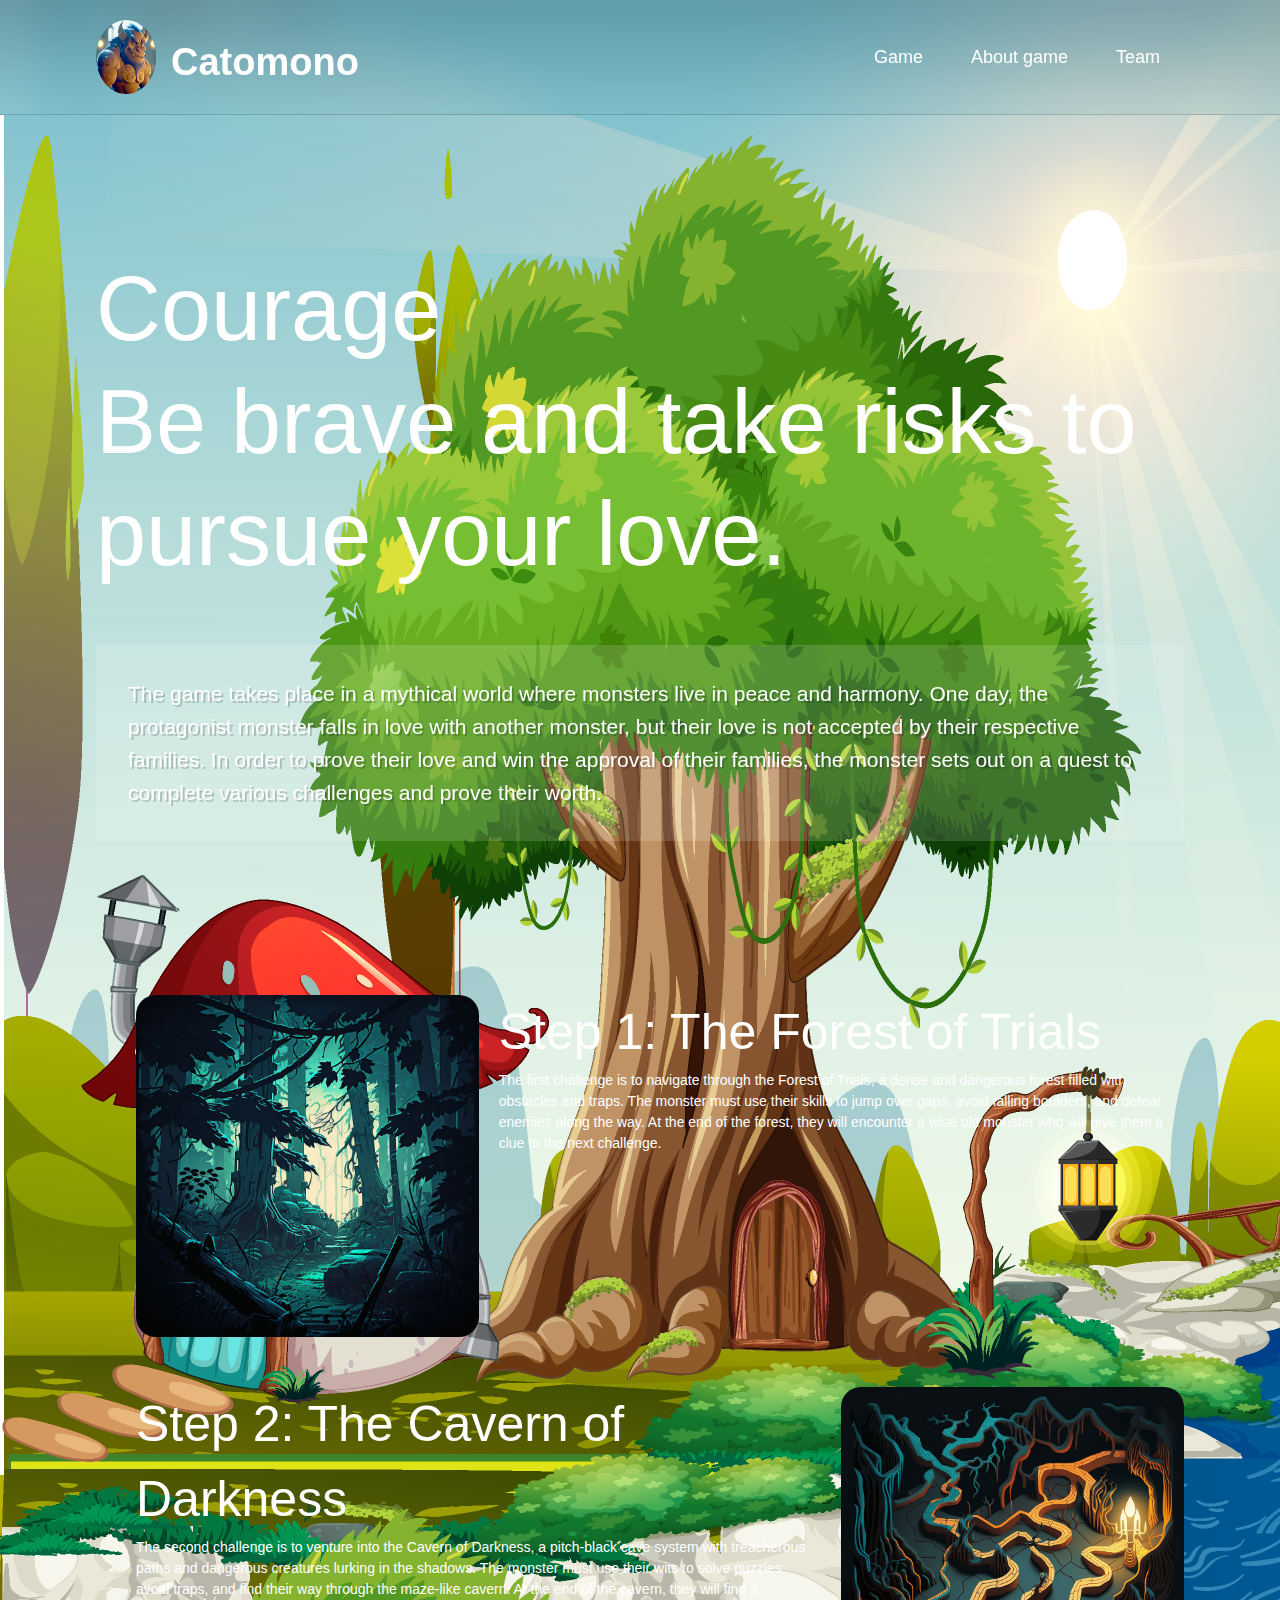
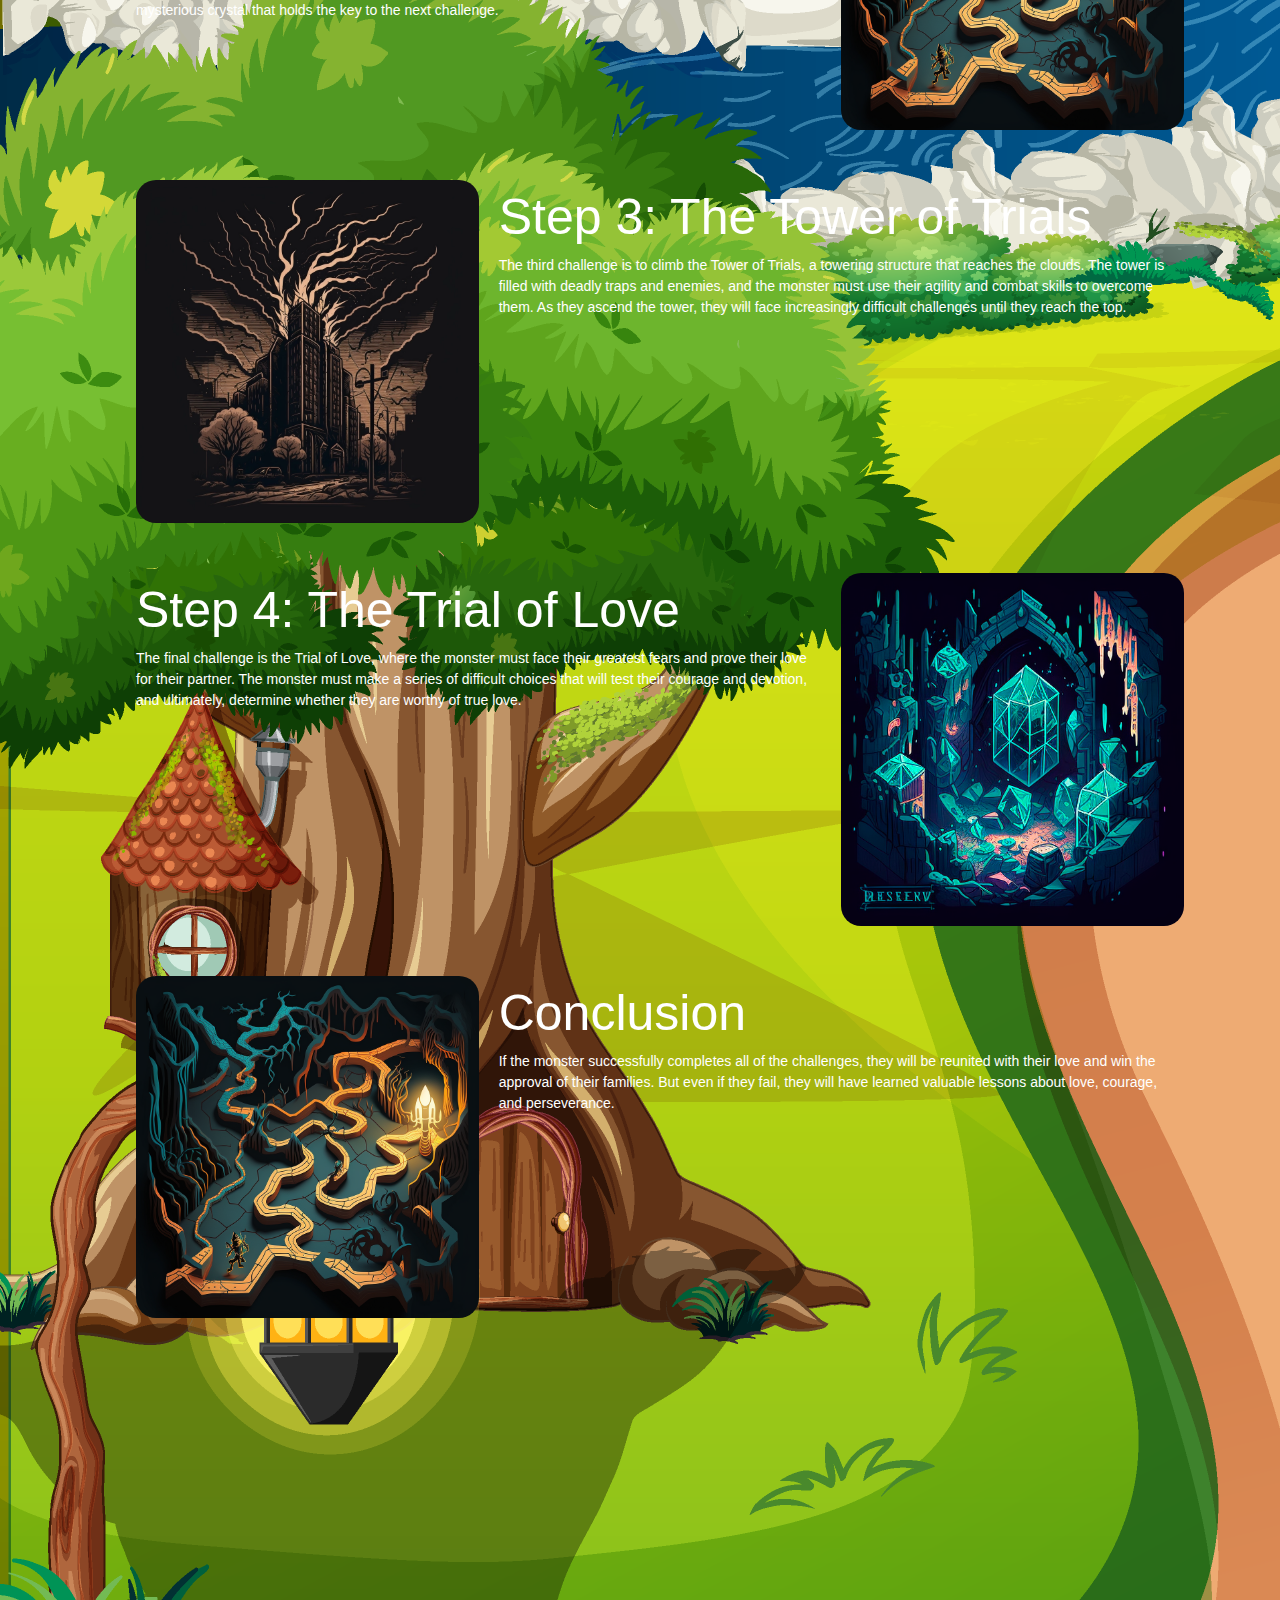
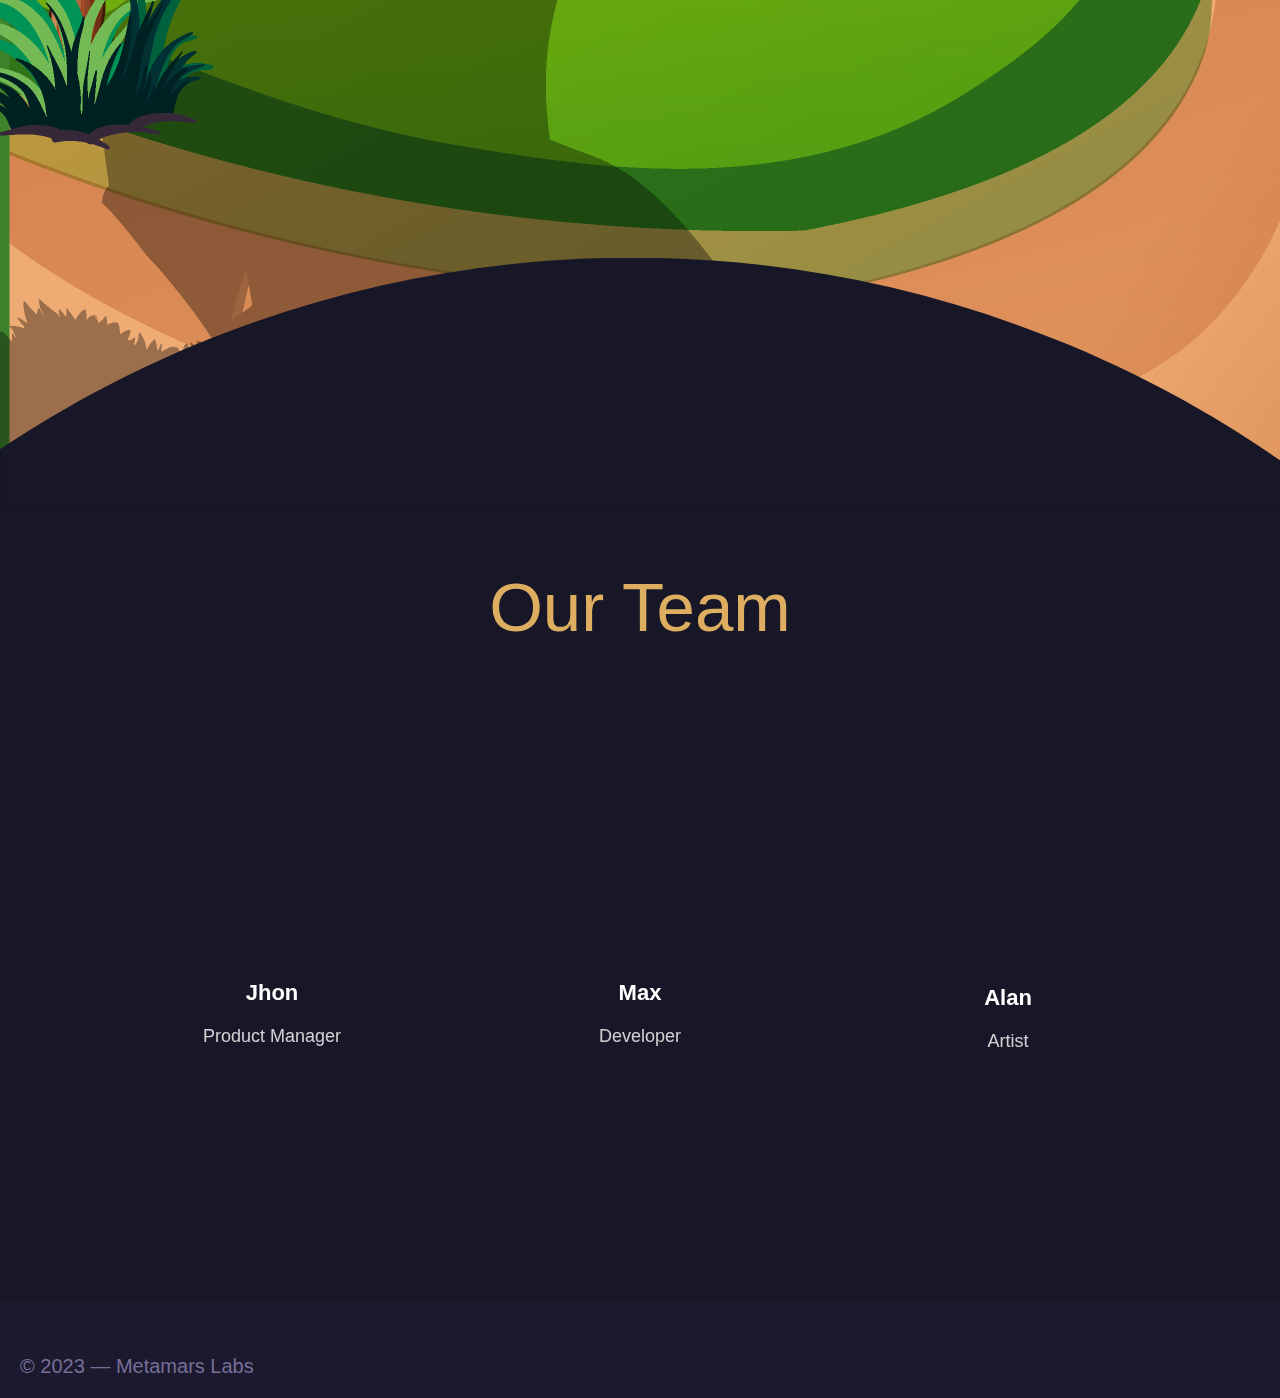
==== commit a97385a5: "sdad" ====
--- a/index.html
+++ b/index.html
@@ -1,6 +1,5 @@
 <!DOCTYPE html>
-<!-- saved from url=(0024)https://www.grumbies.io/ -->
-<html data-wf-domain="www.grumbies.io" data-wf-page="6293ac11d34eaec5f05d2392" data-wf-site="6293ac11d34eaea6025d2391"
+<html  
     class=" w-mod-js w-mod-ix">
 
 <head>
@@ -9,7 +8,11 @@
         
        
         body{
-            background-color: black !important;
+            /* background-color: black !important; */
+            background-image: url(./images/fon.png);
+            background-color: black;
+       
+            
         }
         .wf-force-outline-none[tabindex="-1"]:focus {
             outline: none;
@@ -65,28 +68,18 @@
         }
     </style>
     <title>Catomono</title>
-    <meta
-        content="Grumbies is a game and NFT social experiment brought to you by Metaseed Labs, where users can win Ethereum!"
-        name="description">
-    <meta content="Grumbies - A Crumb of Mythical Comfort" property="og:title">
-    <meta
-        content="Grumbies is a game and NFT social experiment brought to you by Metaseed Labs, where users can win Ethereum!"
-        property="og:description">
-    <meta
-        content="https://uploads-ssl.webflow.com/6293ac11d34eaea6025d2391/637df306a321ead5796d6bed_sunset-grumbies.jpg"
-        property="og:image">
+    <meta name="description">
+    <meta property="og:title">
+    <meta property="og:description">
+  
     <meta name="viewport" content="width=device-width, initial-scale=1.0">
-    <meta content="Grumbies - A Crumb of Mythical Comfort" property="twitter:title">
-    <meta
-        content="Grumbies is a game and NFT social experiment brought to you by Metaseed Labs, where users can win Ethereum!"
-        property="twitter:description">
-    <meta
-        content="https://uploads-ssl.webflow.com/6293ac11d34eaea6025d2391/637df306a321ead5796d6bed_sunset-grumbies.jpg"
-        property="twitter:image">
+    <meta property="twitter:title">
+    <meta property="twitter:description">
+  
     <meta property="og:type" content="website">
     <meta content="summary_large_image" name="twitter:card">
     <meta content="width=device-width, initial-scale=1" name="viewport">
-    <link href="./Grumbies - A Crumb of Mythical Comfort_files/grumbies-nft.webflow.c3b905eb9.min.css" rel="stylesheet"
+    <link href="./second/catomono.min.css" rel="stylesheet"
         type="text/css">
     <link rel="stylesheet" href="animation.css">
     <script
@@ -240,14 +233,14 @@
 
             <!-- agaaaaaajayn duran yeri -->
             <!-- <img
-                src="./Grumbies - A Crumb of Mythical Comfort_files/6293ac11d34eaed8d75d23b2_Trees.svg" loading="lazy"
+                src="./second/Trees.svg" loading="lazy"
                 alt="" class="layer-trees"> -->
                 <div style="height: 900px;"></div>
-            <div class="layer-sun"
+            <!-- <div class="layer-sun"
                 style="will-change: transform; transform: translate3d(0px, -109.474px, 0px) scale3d(1, 1, 1) rotateX(0deg) rotateY(0deg) rotateZ(0deg) skew(0deg, 0deg); transform-style: preserve-3d;">
-                <img src="./Grumbies - A Crumb of Mythical Comfort_files/6293ac11d34eae83915d23a9_Sun.svg"
+                <img src="./second/Sun.svg"
                     loading="lazy" alt="">
-            </div>
+            </div> -->
         </div>
         <div id="team"></div>
     </div>
@@ -273,12 +266,16 @@
                         loading="lazy" width="250" height="250"
                         sizes="(max-width: 479px) 100vw, (max-width: 767px) 44vw, 250.00001525878906px" alt=""
                         class="image-14">
-                    <div class="name">AtownBrown</div>
+                    <div class="name">Jhon</div>
                     <div class="work">Product Manager</div>
-                    <a href="#" target="_blank" class="w-inline-block"><img
-                            src="./Grumbies - A Crumb of Mythical Comfort_files/637dd78cc03d73dc3c9266fc_instagram-logo.png"
+                    <a href="https://instagram.com/metamars.io?igshid=ZDdkNTZiNTM=" target="_blank" class="w-inline-block"><img
+                            src="./second/instagram-logo.png"
                             loading="lazy" id="w-node-_9472d8b6-295b-41fb-c85b-df3ade30d30a-f05d2392" alt=""
                             class="image-15"></a>
+                            <a href="https://twitter.com/Lily_nftcreator?t=uEttzvvJ2NhaClbtABKN0A&s=03" target="_blank" class="w-inline-block"><img
+                                src="./second/twitter-logo.png"
+                                loading="lazy" id="w-node-_9472d8b6-295b-41fb-c85b-df3ade30d30a-f05d2392" alt=""
+                                class="image-15"></a>
                 </div>
                 <div id="w-node-_1e3d8c06-4735-b215-f88a-5c7875fa274b-f05d2392"
                     data-w-id="1e3d8c06-4735-b215-f88a-5c7875fa274b"
@@ -288,10 +285,10 @@
                         loading="lazy" width="250" height="250"
                         sizes="(max-width: 479px) 100vw, (max-width: 767px) 44vw, 250.00001525878906px" alt=""
                         class="image-12">
-                    <div class="name">Autopixel</div>
+                    <div class="name">Max</div>
                     <div class="work">Developer</div>
-                    <a href="#" target="_blank" class="w-inline-block"><img
-                            src="./Grumbies - A Crumb of Mythical Comfort_files/637dd78cc03d73dc3c9266fc_instagram-logo.png"
+                    <a href="https://twitter.com/creatorartnft?t=HbWpOSxpj6rhLB0o7VRcVQ&s=09" target="_blank" class="w-inline-block"><img
+                            src="./second/instagram-logo.png"
                             loading="lazy" id="w-node-_9472d8b6-295b-41fb-c85b-df3ade30d30a-f05d2392" alt=""
                             class="image-15"></a>
                 </div>
@@ -303,20 +300,21 @@
                         loading="lazy" width="255" height="255"
                         sizes="(max-width: 479px) 100vw, (max-width: 767px) 44vw, 255.00001525878906px" alt=""
                         class="image-13">
-                    <div class="name">Psychedelicious Lex</div>
-                    <div class="work">Artist</div><a href="#" target="_blank" class="w-inline-block"><img
-                            src="./Grumbies - A Crumb of Mythical Comfort_files/637dd78cc03d73dc3c9266fc_instagram-logo.png"
+                    <div class="name">Alan</div>
+                    <div class="work">Artist</div><a href="https://www.instagram.com/invites/contact/?i=1qtmadfkkfl8h&utm_content=hm05dqx" target="_blank" class="w-inline-block"><img
+                            src="./second/instagram-logo.png"
                             loading="lazy" id="w-node-_9472d8b6-295b-41fb-c85b-df3ade30d30a-f05d2392" alt=""
                             class="image-15"></a>
+                            
                 </div>
             </div>
         </div>
         <div class="team-shape"><img
-                src="./Grumbies - A Crumb of Mythical Comfort_files/6293ac11d34eae4b2a5d23a8_Team + Footer.svg"
+                src="./second/Team + Footer.svg"
                 loading="lazy" alt="" class="team-bg-img"></div>
         <div class="team-layers" style="height: 400px;">
             <!-- <img
-                src="./Grumbies - A Crumb of Mythical Comfort_files/6293ac11d34eae45045d23b1_Stones (2).svg"
+                src="./second/Stones (2).svg"
                 loading="lazy" height="" alt="" class="team-layer-1"> -->
             </div>
     </div>
--- a/second/catomono.min.css
+++ b/second/catomono.min.css
@@ -0,0 +1,3807 @@
+html {
+  font-family: sans-serif;
+  -ms-text-size-adjust: 100%;
+  -webkit-text-size-adjust: 100%;
+  height: 100%
+}
+
+article,
+aside,
+details,
+figcaption,
+figure,
+footer,
+header,
+hgroup,
+main,
+menu,
+nav,
+section,
+summary {
+  display: block
+}
+
+audio,
+canvas,
+progress,
+video {
+  display: inline-block;
+  vertical-align: baseline
+}
+
+audio:not([controls]) {
+  display: none;
+  height: 0
+}
+
+
+
+a {
+  background-color: transparent;
+  text-decoration: underline
+}
+
+a:active,
+a:hover {
+  outline: 0
+}
+
+abbr[title] {
+  border-bottom: 1px dotted
+}
+
+b,
+optgroup,
+strong {
+  font-weight: 700
+}
+
+dfn {
+  font-style: italic
+}
+
+h1 {
+  margin: .67em 0
+}
+
+mark {
+  background: #ff0;
+  color: #000
+}
+
+small {
+  font-size: 80%
+}
+
+sub,
+sup {
+  font-size: 75%;
+  line-height: 0;
+  position: relative;
+  vertical-align: baseline
+}
+
+sup {
+  top: -.5em
+}
+
+sub {
+  bottom: -.25em
+}
+
+img {
+  border: 0;
+  max-width: 100%;
+  vertical-align: middle;
+  display: inline-block
+}
+
+svg:not(:root) {
+  overflow: hidden
+}
+
+hr {
+  box-sizing: content-box;
+  height: 0
+}
+
+pre,
+textarea {
+  overflow: auto
+}
+
+code,
+kbd,
+pre,
+samp {
+  font-family: monospace, monospace;
+  font-size: 1em
+}
+
+button,
+input,
+optgroup,
+select,
+textarea {
+  color: inherit;
+  font: inherit;
+  margin: 0
+}
+
+button {
+  overflow: visible
+}
+
+button,
+select {
+  text-transform: none
+}
+
+button,
+html input[type=button],
+input[type=reset] {
+  -webkit-appearance: button;
+  cursor: pointer
+}
+
+button[disabled],
+html input[disabled] {
+  cursor: default
+}
+
+button::-moz-focus-inner,
+input::-moz-focus-inner {
+  border: 0;
+  padding: 0
+}
+
+input {
+  line-height: normal
+}
+
+input[type=checkbox],
+input[type=radio] {
+  box-sizing: border-box;
+  padding: 0
+}
+
+input[type=number]::-webkit-inner-spin-button,
+input[type=number]::-webkit-outer-spin-button {
+  height: auto
+}
+
+input[type=search] {
+  -webkit-appearance: none
+}
+
+input[type=search]::-webkit-search-cancel-button,
+input[type=search]::-webkit-search-decoration {
+  -webkit-appearance: none
+}
+
+legend {
+  border: 0;
+  padding: 0
+}
+
+table {
+  border-collapse: collapse;
+  border-spacing: 0
+}
+
+td,
+th {
+  padding: 0
+}
+
+@font-face {
+  font-family: webflow-icons;
+  src: url("[data-uri]") format('truetype');
+  font-weight: 400;
+  font-style: normal
+}
+
+[class*=" w-icon-"],
+[class^=w-icon-] {
+  font-family: webflow-icons !important;
+  speak: none;
+  font-style: normal;
+  font-weight: 400;
+  font-variant: normal;
+  text-transform: none;
+  line-height: 1;
+  -webkit-font-smoothing: antialiased;
+  -moz-osx-font-smoothing: grayscale
+}
+
+.w-icon-slider-right:before {
+  content: "\e600"
+}
+
+.w-icon-slider-left:before {
+  content: "\e601"
+}
+
+.w-icon-nav-menu:before {
+  content: "\e602"
+}
+
+.w-icon-arrow-down:before,
+.w-icon-dropdown-toggle:before {
+  content: "\e603"
+}
+
+.w-icon-file-upload-remove:before {
+  content: "\e900"
+}
+
+.w-icon-file-upload-icon:before {
+  content: "\e903"
+}
+
+* {
+  -webkit-box-sizing: border-box;
+  -moz-box-sizing: border-box;
+  box-sizing: border-box
+}
+
+html.w-mod-touch * {
+  background-attachment: scroll !important
+}
+
+.w-block {
+  display: block
+}
+
+.w-inline-block {
+  max-width: 100%;
+  display: inline-block
+}
+
+.w-clearfix:after,
+.w-clearfix:before {
+  content: " ";
+  display: table;
+  grid-column-start: 1;
+  grid-row-start: 1;
+  grid-column-end: 2;
+  grid-row-end: 2
+}
+
+.w-clearfix:after {
+  clear: both
+}
+
+.w-hidden {
+  display: none
+}
+
+.w-button {
+  display: inline-block;
+  padding: 9px 15px;
+  background-color: #3898ec;
+  color: #fff;
+  border: 0;
+  line-height: inherit;
+  text-decoration: none;
+  cursor: pointer;
+  border-radius: 0
+}
+
+input.w-button {
+  -webkit-appearance: button
+}
+
+html[data-w-dynpage] [data-w-cloak] {
+  color: transparent !important
+}
+
+.w-webflow-badge,
+.w-webflow-badge * {
+  position: static;
+  left: auto;
+  top: auto;
+  right: auto;
+  bottom: auto;
+  z-index: auto;
+  display: block;
+  visibility: visible;
+  overflow: visible;
+  overflow-x: visible;
+  overflow-y: visible;
+  box-sizing: border-box;
+  width: auto;
+  height: auto;
+  max-height: none;
+  max-width: none;
+  min-height: 0;
+  min-width: 0;
+  margin: 0;
+  padding: 0;
+  float: none;
+  clear: none;
+  border: 0 transparent;
+  border-radius: 0;
+  background: 0 0;
+  box-shadow: none;
+  opacity: 1;
+  transform: none;
+  transition: none;
+  direction: ltr;
+  font-family: inherit;
+  font-weight: inherit;
+  color: inherit;
+  font-size: inherit;
+  line-height: inherit;
+  font-style: inherit;
+  font-variant: inherit;
+  text-align: inherit;
+  letter-spacing: inherit;
+  text-decoration: inherit;
+  text-indent: 0;
+  text-transform: inherit;
+  list-style-type: disc;
+  text-shadow: none;
+  font-smoothing: auto;
+  vertical-align: baseline;
+  cursor: inherit;
+  white-space: inherit;
+  word-break: normal;
+  word-spacing: normal;
+  word-wrap: normal
+}
+
+.w-webflow-badge {
+  position: fixed !important;
+  display: inline-block !important;
+  visibility: visible !important;
+  z-index: 2147483647 !important;
+  top: auto !important;
+  right: 12px !important;
+  bottom: 12px !important;
+  left: auto !important;
+  color: #aaadb0 !important;
+  background-color: #fff !important;
+  border-radius: 3px !important;
+  padding: 6px 8px 6px 6px !important;
+  font-size: 12px !important;
+  opacity: 1 !important;
+  line-height: 14px !important;
+  text-decoration: none !important;
+  transform: none !important;
+  margin: 0 !important;
+  width: auto !important;
+  height: auto !important;
+  overflow: visible !important;
+  white-space: nowrap;
+  box-shadow: 0 0 0 1px rgba(0, 0, 0, .1), 0 1px 3px rgba(0, 0, 0, .1);
+  cursor: pointer
+}
+
+.w-webflow-badge>img {
+  display: inline-block !important;
+  visibility: visible !important;
+  opacity: 1 !important;
+  vertical-align: middle !important
+}
+
+h1,
+h2,
+h3,
+h4,
+h5,
+h6 {
+  font-weight: 700;
+  margin-bottom: 10px
+}
+
+h1 {
+  font-size: 38px;
+  line-height: 44px;
+  margin-top: 20px
+}
+
+h2 {
+  font-size: 32px;
+  line-height: 36px;
+  margin-top: 20px
+}
+
+h3 {
+  font-size: 24px;
+  line-height: 30px;
+  margin-top: 20px
+}
+
+h4 {
+  font-size: 18px;
+  line-height: 24px;
+  margin-top: 10px
+}
+
+h5 {
+  font-size: 14px;
+  line-height: 20px;
+  margin-top: 10px
+}
+
+h6 {
+  font-size: 12px;
+  line-height: 18px;
+  margin-top: 10px
+}
+
+p {
+  margin-top: 0;
+  margin-bottom: 10px
+}
+
+blockquote {
+  margin: 0 0 10px;
+  padding: 10px 20px;
+  border-left: 5px solid #e2e2e2;
+  font-size: 18px;
+  line-height: 22px
+}
+
+figure {
+  margin: 0 0 10px
+}
+
+figcaption {
+  margin-top: 5px;
+  text-align: center
+}
+
+ol,
+ul {
+  margin-top: 0;
+  margin-bottom: 10px;
+  padding-left: 40px
+}
+
+.w-list-unstyled {
+  padding-left: 0;
+  list-style: none
+}
+
+.w-embed:after,
+.w-embed:before {
+  content: " ";
+  display: table;
+  grid-column-start: 1;
+  grid-row-start: 1;
+  grid-column-end: 2;
+  grid-row-end: 2
+}
+
+.w-embed:after {
+  clear: both
+}
+
+.w-video {
+  width: 100%;
+  position: relative;
+  padding: 0
+}
+
+.w-video embed,
+.w-video iframe,
+.w-video object {
+  position: absolute;
+  top: 0;
+  left: 0;
+  width: 100%;
+  height: 100%;
+  border: none
+}
+
+fieldset {
+  padding: 0;
+  margin: 0;
+  border: 0
+}
+
+[type=button],
+[type=reset],
+button {
+  border: 0;
+  cursor: pointer;
+  -webkit-appearance: button
+}
+
+.w-form {
+  margin: 0 0 15px
+}
+
+.w-form-done {
+  display: none;
+  padding: 20px;
+  text-align: center;
+  background-color: #ddd
+}
+
+.w-form-fail {
+  display: none;
+  margin-top: 10px;
+  padding: 10px;
+  background-color: #ffdede
+}
+
+label {
+  display: block;
+  margin-bottom: 5px;
+  font-weight: 700
+}
+
+.w-input,
+.w-select {
+  display: block;
+  width: 100%;
+  height: 38px;
+  padding: 8px 12px;
+  margin-bottom: 10px;
+  font-size: 14px;
+  line-height: 1.42857143;
+  color: #333;
+  vertical-align: middle;
+  background-color: #fff;
+  border: 1px solid #ccc
+}
+
+.w-input:-moz-placeholder,
+.w-select:-moz-placeholder {
+  color: #999
+}
+
+.w-input::-moz-placeholder,
+.w-select::-moz-placeholder {
+  color: #999;
+  opacity: 1
+}
+
+.w-input:-ms-input-placeholder,
+.w-select:-ms-input-placeholder {
+  color: #999
+}
+
+.w-input::-webkit-input-placeholder,
+.w-select::-webkit-input-placeholder {
+  color: #999
+}
+
+.w-input:focus,
+.w-select:focus {
+  border-color: #3898ec;
+  outline: 0
+}
+
+.w-input[disabled],
+.w-input[readonly],
+.w-select[disabled],
+.w-select[readonly],
+fieldset[disabled] .w-input,
+fieldset[disabled] .w-select {
+  cursor: not-allowed
+}
+
+.w-input[disabled]:not(.w-input-disabled),
+.w-input[readonly],
+.w-select[disabled]:not(.w-input-disabled),
+.w-select[readonly],
+fieldset[disabled]:not(.w-input-disabled) .w-input,
+fieldset[disabled]:not(.w-input-disabled) .w-select {
+  background-color: #eee
+}
+
+textarea.w-input,
+textarea.w-select {
+  height: auto
+}
+
+.w-select {
+  background-color: #f3f3f3
+}
+
+.w-select[multiple] {
+  height: auto
+}
+
+.w-form-label {
+  display: inline-block;
+  cursor: pointer;
+  font-weight: 400;
+  margin-bottom: 0
+}
+
+.w-radio {
+  display: block;
+  margin-bottom: 5px;
+  padding-left: 20px
+}
+
+.w-radio:after,
+.w-radio:before {
+  content: " ";
+  display: table;
+  grid-column-start: 1;
+  grid-row-start: 1;
+  grid-column-end: 2;
+  grid-row-end: 2
+}
+
+.w-radio:after {
+  clear: both
+}
+
+.w-radio-input {
+  margin: 3px 0 0 -20px;
+  line-height: normal;
+  float: left
+}
+
+.w-file-upload {
+  display: block;
+  margin-bottom: 10px
+}
+
+.w-file-upload-input {
+  width: .1px;
+  height: .1px;
+  opacity: 0;
+  overflow: hidden;
+  position: absolute;
+  z-index: -100
+}
+
+.w-file-upload-default,
+.w-file-upload-success,
+.w-file-upload-uploading {
+  display: inline-block;
+  color: #333
+}
+
+.w-file-upload-error {
+  display: block;
+  margin-top: 10px
+}
+
+.w-file-upload-default.w-hidden,
+.w-file-upload-error.w-hidden,
+.w-file-upload-success.w-hidden,
+.w-file-upload-uploading.w-hidden {
+  display: none
+}
+
+.w-file-upload-uploading-btn {
+  display: flex;
+  font-size: 14px;
+  font-weight: 400;
+  cursor: pointer;
+  margin: 0;
+  padding: 8px 12px;
+  border: 1px solid #ccc;
+  background-color: #fafafa
+}
+
+.w-file-upload-file {
+  display: flex;
+  flex-grow: 1;
+  justify-content: space-between;
+  margin: 0;
+  padding: 8px 9px 8px 11px;
+  border: 1px solid #ccc;
+  background-color: #fafafa
+}
+
+.w-file-upload-file-name {
+  font-size: 14px;
+  font-weight: 400;
+  display: block
+}
+
+.w-file-remove-link {
+  margin-top: 3px;
+  margin-left: 10px;
+  width: auto;
+  height: auto;
+  padding: 3px;
+  display: block;
+  cursor: pointer
+}
+
+.w-icon-file-upload-remove {
+  margin: auto;
+  font-size: 10px
+}
+
+.w-file-upload-error-msg {
+  display: inline-block;
+  color: #ea384c;
+  padding: 2px 0
+}
+
+.w-file-upload-info {
+  display: inline-block;
+  line-height: 38px;
+  padding: 0 12px
+}
+
+.w-file-upload-label {
+  display: inline-block;
+  font-size: 14px;
+  font-weight: 400;
+  cursor: pointer;
+  margin: 0;
+  padding: 8px 12px;
+  border: 1px solid #ccc;
+  background-color: #fafafa
+}
+
+.w-icon-file-upload-icon,
+.w-icon-file-upload-uploading {
+  display: inline-block;
+  margin-right: 8px;
+  width: 20px
+}
+
+.w-icon-file-upload-uploading {
+  height: 20px
+}
+
+.w-container {
+  margin-left: auto;
+  margin-right: auto;
+  max-width: 940px
+}
+
+.w-container:after,
+.w-container:before {
+  content: " ";
+  display: table;
+  grid-column-start: 1;
+  grid-row-start: 1;
+  grid-column-end: 2;
+  grid-row-end: 2
+}
+
+.w-container:after {
+  clear: both
+}
+
+.w-container .w-row {
+  margin-left: -10px;
+  margin-right: -10px
+}
+
+.w-row:after,
+.w-row:before {
+  content: " ";
+  display: table;
+  grid-column-start: 1;
+  grid-row-start: 1;
+  grid-column-end: 2;
+  grid-row-end: 2
+}
+
+.w-row:after {
+  clear: both
+}
+
+.w-row .w-row {
+  margin-left: 0;
+  margin-right: 0
+}
+
+.w-col {
+  position: relative;
+  float: left;
+  width: 100%;
+  min-height: 1px;
+  padding-left: 10px;
+  padding-right: 10px
+}
+
+.w-col .w-col {
+  padding-left: 0;
+  padding-right: 0
+}
+
+.w-col-1 {
+  width: 8.33333333%
+}
+
+.w-col-2 {
+  width: 16.66666667%
+}
+
+.w-col-3 {
+  width: 25%
+}
+
+.w-col-4 {
+  width: 33.33333333%
+}
+
+.w-col-5 {
+  width: 41.66666667%
+}
+
+.w-col-6 {
+  width: 50%
+}
+
+.w-col-7 {
+  width: 58.33333333%
+}
+
+.w-col-8 {
+  width: 66.66666667%
+}
+
+.w-col-9 {
+  width: 75%
+}
+
+.w-col-10 {
+  width: 83.33333333%
+}
+
+.w-col-11 {
+  width: 91.66666667%
+}
+
+.w-col-12 {
+  width: 100%
+}
+
+.w-hidden-main {
+  display: none ;
+}
+
+@media screen and (max-width:991px) {
+  .w-container {
+    max-width: 728px
+  }
+
+  .w-hidden-main {
+    display: inherit !important
+  }
+
+  .w-hidden-medium {
+    display: none ;
+  }
+
+  .w-col-medium-1 {
+    width: 8.33333333%
+  }
+
+  .w-col-medium-2 {
+    width: 16.66666667%
+  }
+
+  .w-col-medium-3 {
+    width: 25%
+  }
+
+  .w-col-medium-4 {
+    width: 33.33333333%
+  }
+
+  .w-col-medium-5 {
+    width: 41.66666667%
+  }
+
+  .w-col-medium-6 {
+    width: 50%
+  }
+
+  .w-col-medium-7 {
+    width: 58.33333333%
+  }
+
+  .w-col-medium-8 {
+    width: 66.66666667%
+  }
+
+  .w-col-medium-9 {
+    width: 75%
+  }
+
+  .w-col-medium-10 {
+    width: 83.33333333%
+  }
+
+  .w-col-medium-11 {
+    width: 91.66666667%
+  }
+
+  .w-col-medium-12 {
+    width: 100%
+  }
+
+  .w-col-stack {
+    width: 100%;
+    left: auto;
+    right: auto
+  }
+}
+
+@media screen and (max-width:767px) {
+
+  .w-hidden-main,
+  .w-hidden-medium {
+    display: inherit !important
+  }
+
+  .w-hidden-small {
+    display: none;
+  }
+
+  .w-container .w-row,
+  .w-row {
+    margin-left: 0;
+    margin-right: 0
+  }
+
+  .w-col {
+    width: 100%;
+    left: auto;
+    right: auto
+  }
+
+  .w-col-small-1 {
+    width: 8.33333333%
+  }
+
+  .w-col-small-2 {
+    width: 16.66666667%
+  }
+
+  .w-col-small-3 {
+    width: 25%
+  }
+
+  .w-col-small-4 {
+    width: 33.33333333%
+  }
+
+  .w-col-small-5 {
+    width: 41.66666667%
+  }
+
+  .w-col-small-6 {
+    width: 50%
+  }
+
+  .w-col-small-7 {
+    width: 58.33333333%
+  }
+
+  .w-col-small-8 {
+    width: 66.66666667%
+  }
+
+  .w-col-small-9 {
+    width: 75%
+  }
+
+  .w-col-small-10 {
+    width: 83.33333333%
+  }
+
+  .w-col-small-11 {
+    width: 91.66666667%
+  }
+
+  .w-col-small-12 {
+    width: 100%
+  }
+}
+
+@media screen and (max-width:479px) {
+  .w-container {
+    max-width: none
+  }
+
+  .w-hidden-main,
+  .w-hidden-medium,
+  .w-hidden-small {
+    display: inherit !important
+  }
+
+  .w-hidden-tiny {
+    display: none;
+  }
+
+  .w-col {
+    width: 100%
+  }
+
+  .w-col-tiny-1 {
+    width: 8.33333333%
+  }
+
+  .w-col-tiny-2 {
+    width: 16.66666667%
+  }
+
+  .w-col-tiny-3 {
+    width: 25%
+  }
+
+  .w-col-tiny-4 {
+    width: 33.33333333%
+  }
+
+  .w-col-tiny-5 {
+    width: 41.66666667%
+  }
+
+  .w-col-tiny-6 {
+    width: 50%
+  }
+
+  .w-col-tiny-7 {
+    width: 58.33333333%
+  }
+
+  .w-col-tiny-8 {
+    width: 66.66666667%
+  }
+
+  .w-col-tiny-9 {
+    width: 75%
+  }
+
+  .w-col-tiny-10 {
+    width: 83.33333333%
+  }
+
+  .w-col-tiny-11 {
+    width: 91.66666667%
+  }
+
+  .w-col-tiny-12 {
+    width: 100%
+  }
+}
+
+.w-widget {
+  position: relative
+}
+
+.w-widget-map {
+  width: 100%;
+  height: 400px
+}
+
+.w-widget-map label {
+  width: auto;
+  display: inline
+}
+
+.w-widget-map img {
+  max-width: inherit
+}
+
+.w-widget-map .gm-style-iw {
+  text-align: center
+}
+
+.w-widget-map .gm-style-iw>button {
+  display: none;
+}
+
+.w-widget-twitter {
+  overflow: hidden
+}
+
+.w-widget-twitter-count-shim {
+  display: inline-block;
+  vertical-align: top;
+  position: relative;
+  width: 28px;
+  height: 20px;
+  text-align: center;
+  background: #fff;
+  border: 1px solid #758696;
+  border-radius: 3px
+}
+
+.w-widget-twitter-count-shim * {
+  pointer-events: none;
+  -webkit-user-select: none;
+  -moz-user-select: none;
+  -ms-user-select: none;
+  user-select: none
+}
+
+.w-widget-twitter-count-shim .w-widget-twitter-count-inner {
+  position: relative;
+  font-size: 15px;
+  line-height: 12px;
+  text-align: center;
+  color: #999;
+  font-family: serif
+}
+
+.w-widget-twitter-count-shim .w-widget-twitter-count-clear {
+  position: relative;
+  display: block
+}
+
+.w-widget-twitter-count-shim.w--large {
+  width: 36px;
+  height: 28px
+}
+
+.w-widget-twitter-count-shim.w--large .w-widget-twitter-count-inner {
+  font-size: 18px;
+  line-height: 18px
+}
+
+.w-widget-twitter-count-shim:not(.w--vertical) {
+  margin-left: 5px;
+  margin-right: 8px
+}
+
+.w-widget-twitter-count-shim:not(.w--vertical).w--large {
+  margin-left: 6px
+}
+
+.w-widget-twitter-count-shim:not(.w--vertical):after,
+.w-widget-twitter-count-shim:not(.w--vertical):before {
+  top: 50%;
+  left: 0;
+  border: solid transparent;
+  content: ' ';
+  height: 0;
+  width: 0;
+  position: absolute;
+  pointer-events: none
+}
+
+.w-widget-twitter-count-shim:not(.w--vertical):before {
+  border-color: rgba(117, 134, 150, 0);
+  border-right-color: #5d6c7b;
+  border-width: 4px;
+  margin-left: -9px;
+  margin-top: -4px
+}
+
+.w-widget-twitter-count-shim:not(.w--vertical).w--large:before {
+  border-width: 5px;
+  margin-left: -10px;
+  margin-top: -5px
+}
+
+.w-widget-twitter-count-shim:not(.w--vertical):after {
+  border-color: rgba(255, 255, 255, 0);
+  border-right-color: #fff;
+  border-width: 4px;
+  margin-left: -8px;
+  margin-top: -4px
+}
+
+.w-widget-twitter-count-shim:not(.w--vertical).w--large:after {
+  border-width: 5px;
+  margin-left: -9px;
+  margin-top: -5px
+}
+
+.w-widget-twitter-count-shim.w--vertical {
+  width: 61px;
+  height: 33px;
+  margin-bottom: 8px
+}
+
+.w-widget-twitter-count-shim.w--vertical:after,
+.w-widget-twitter-count-shim.w--vertical:before {
+  top: 100%;
+  left: 50%;
+  border: solid transparent;
+  content: ' ';
+  height: 0;
+  width: 0;
+  position: absolute;
+  pointer-events: none
+}
+
+.w-widget-twitter-count-shim.w--vertical:before {
+  border-color: rgba(117, 134, 150, 0);
+  border-top-color: #5d6c7b;
+  border-width: 5px;
+  margin-left: -5px
+}
+
+.w-widget-twitter-count-shim.w--vertical:after {
+  border-color: rgba(255, 255, 255, 0);
+  border-top-color: #fff;
+  border-width: 4px;
+  margin-left: -4px
+}
+
+.w-widget-twitter-count-shim.w--vertical .w-widget-twitter-count-inner {
+  font-size: 18px;
+  line-height: 22px
+}
+
+.w-widget-twitter-count-shim.w--vertical.w--large {
+  width: 76px
+}
+
+.w-background-video {
+  position: relative;
+  overflow: hidden;
+  height: 500px;
+  color: #fff
+}
+
+.w-background-video>video {
+  background-size: cover;
+  background-position: 50% 50%;
+  position: absolute;
+  margin: auto;
+  width: 100%;
+  height: 100%;
+  right: -100%;
+  bottom: -100%;
+  top: -100%;
+  left: -100%;
+  object-fit: cover;
+  z-index: -100
+}
+
+.w-background-video>video::-webkit-media-controls-start-playback-button {
+  display: none ;
+  -webkit-appearance: none
+}
+
+.w-background-video--control {
+  position: absolute;
+  bottom: 1em;
+  right: 1em;
+  background-color: transparent;
+  padding: 0
+}
+
+.w-background-video--control>[hidden] {
+  display: none ;
+}
+
+.w-slider {
+  position: relative;
+  height: 300px;
+  text-align: center;
+  background: #ddd;
+  clear: both;
+  -webkit-tap-highlight-color: transparent;
+  tap-highlight-color: rgba(0, 0, 0, 0)
+}
+
+.w-slider-mask {
+  position: relative;
+  display: block;
+  overflow: hidden;
+  z-index: 1;
+  left: 0;
+  right: 0;
+  height: 100%;
+  white-space: nowrap
+}
+
+.w-slide {
+  position: relative;
+  display: inline-block;
+  vertical-align: top;
+  width: 100%;
+  height: 100%;
+  white-space: normal;
+  text-align: left
+}
+
+.w-slider-nav {
+  position: absolute;
+  z-index: 2;
+  top: auto;
+  right: 0;
+  bottom: 0;
+  left: 0;
+  margin: auto;
+  padding-top: 10px;
+  height: 40px;
+  text-align: center;
+  -webkit-tap-highlight-color: transparent;
+  tap-highlight-color: rgba(0, 0, 0, 0)
+}
+
+.w-slider-nav.w-round>div {
+  border-radius: 100%
+}
+
+.w-slider-nav.w-num>div {
+  width: auto;
+  height: auto;
+  padding: .2em .5em;
+  font-size: inherit;
+  line-height: inherit
+}
+
+.w-slider-nav.w-shadow>div {
+  box-shadow: 0 0 3px rgba(51, 51, 51, .4)
+}
+
+.w-slider-nav-invert {
+  color: #fff
+}
+
+.w-slider-nav-invert>div {
+  background-color: rgba(34, 34, 34, .4)
+}
+
+.w-slider-nav-invert>div.w-active {
+  background-color: #222
+}
+
+.w-slider-dot {
+  position: relative;
+  display: inline-block;
+  width: 1em;
+  height: 1em;
+  background-color: rgba(255, 255, 255, .4);
+  cursor: pointer;
+  margin: 0 3px .5em;
+  transition: background-color .1s, color .1s
+}
+
+.w-slider-dot.w-active {
+  background-color: #fff
+}
+
+.w-slider-dot:focus {
+  outline: 0;
+  box-shadow: 0 0 0 2px #fff
+}
+
+.w-slider-dot:focus.w-active {
+  box-shadow: none
+}
+
+.w-slider-arrow-left,
+.w-slider-arrow-right {
+  position: absolute;
+  width: 80px;
+  top: 0;
+  right: 0;
+  bottom: 0;
+  left: 0;
+  margin: auto;
+  cursor: pointer;
+  overflow: hidden;
+  color: #fff;
+  font-size: 40px;
+  -webkit-tap-highlight-color: transparent;
+  tap-highlight-color: rgba(0, 0, 0, 0);
+  -webkit-user-select: none;
+  -moz-user-select: none;
+  -ms-user-select: none;
+  user-select: none
+}
+
+.w-slider-arrow-left [class*=' w-icon-'],
+.w-slider-arrow-left [class^=w-icon-],
+.w-slider-arrow-right [class*=' w-icon-'],
+.w-slider-arrow-right [class^=w-icon-] {
+  position: absolute
+}
+
+.w-slider-arrow-left:focus,
+.w-slider-arrow-right:focus {
+  outline: 0
+}
+
+.w-slider-arrow-left {
+  z-index: 3;
+  right: auto
+}
+
+.w-slider-arrow-right {
+  z-index: 4;
+  left: auto
+}
+
+.w-icon-slider-left,
+.w-icon-slider-right {
+  top: 0;
+  right: 0;
+  bottom: 0;
+  left: 0;
+  margin: auto;
+  width: 1em;
+  height: 1em
+}
+
+.w-slider-aria-label {
+  border: 0;
+  clip: rect(0 0 0 0);
+  height: 1px;
+  margin: -1px;
+  overflow: hidden;
+  padding: 0;
+  position: absolute;
+  width: 1px
+}
+
+.w-slider-force-show {
+  display: block !important
+}
+
+.w-dropdown {
+  display: inline-block;
+  position: relative;
+  text-align: left;
+  margin-left: auto;
+  margin-right: auto;
+  z-index: 900
+}
+
+.w-dropdown-btn,
+.w-dropdown-link,
+.w-dropdown-toggle {
+  position: relative;
+  vertical-align: top;
+  text-decoration: none;
+  color: #222;
+  padding: 20px;
+  text-align: left;
+  margin-left: auto;
+  margin-right: auto;
+  white-space: nowrap
+}
+
+.w-dropdown-toggle {
+  -webkit-user-select: none;
+  -moz-user-select: none;
+  -ms-user-select: none;
+  user-select: none;
+  display: inline-block;
+  cursor: pointer;
+  padding-right: 40px
+}
+
+.w-dropdown-toggle:focus {
+  outline: 0
+}
+
+.w-icon-dropdown-toggle {
+  position: absolute;
+  top: 0;
+  right: 0;
+  bottom: 0;
+  margin: auto 20px auto auto;
+  width: 1em;
+  height: 1em
+}
+
+.w-dropdown-list {
+  position: absolute;
+  background: #ddd;
+  display: none;
+  min-width: 100%
+}
+
+.w-dropdown-list.w--open {
+  display: block
+}
+
+.w-dropdown-link {
+  padding: 10px 20px;
+  display: block;
+  color: #222
+}
+
+.w-dropdown-link.w--current {
+  color: #0082f3
+}
+
+.w-dropdown-link:focus {
+  outline: 0
+}
+
+@media screen and (max-width:767px) {
+  .w-nav-brand {
+    padding-left: 10px
+  }
+}
+
+.w-lightbox-backdrop {
+  cursor: auto;
+  font-style: normal;
+  font-variant: normal;
+  letter-spacing: normal;
+  list-style: disc;
+  text-indent: 0;
+  text-shadow: none;
+  text-transform: none;
+  visibility: visible;
+  white-space: normal;
+  word-break: normal;
+  word-spacing: normal;
+  word-wrap: normal;
+  position: fixed;
+  top: 0;
+  right: 0;
+  bottom: 0;
+  left: 0;
+  color: #fff;
+  font-family: "Helvetica Neue", Helvetica, Ubuntu, "Segoe UI", Verdana, sans-serif;
+  font-size: 17px;
+  line-height: 1.2;
+  font-weight: 300;
+  text-align: center;
+  background: rgba(0, 0, 0, .9);
+  z-index: 2000;
+  outline: 0;
+  opacity: 0;
+  -webkit-user-select: none;
+  -moz-user-select: none;
+  -ms-user-select: none;
+  -webkit-tap-highlight-color: transparent;
+  -webkit-transform: translate(0, 0)
+}
+
+.w-lightbox-backdrop,
+.w-lightbox-container {
+  height: 100%;
+  overflow: auto;
+  -webkit-overflow-scrolling: touch
+}
+
+.w-lightbox-content {
+  position: relative;
+  height: 100vh;
+  overflow: hidden
+}
+
+.w-lightbox-view {
+  position: absolute;
+  width: 100vw;
+  height: 100vh;
+  opacity: 0
+}
+
+.w-lightbox-view:before {
+  content: "";
+  height: 100vh
+}
+
+.w-lightbox-group,
+.w-lightbox-group .w-lightbox-view,
+.w-lightbox-group .w-lightbox-view:before {
+  height: 86vh
+}
+
+.w-lightbox-frame,
+.w-lightbox-view:before {
+  display: inline-block;
+  vertical-align: middle
+}
+
+.w-lightbox-figure {
+  position: relative;
+  margin: 0
+}
+
+.w-lightbox-group .w-lightbox-figure {
+  cursor: pointer
+}
+
+.w-lightbox-img {
+  width: auto;
+  height: auto;
+  max-width: none
+}
+
+.w-lightbox-image {
+  display: block;
+  float: none;
+  max-width: 100vw;
+  max-height: 100vh
+}
+
+.w-lightbox-group .w-lightbox-image {
+  max-height: 86vh
+}
+
+.w-lightbox-caption {
+  position: absolute;
+  right: 0;
+  bottom: 0;
+  left: 0;
+  padding: .5em 1em;
+  background: rgba(0, 0, 0, .4);
+  text-align: left;
+  text-overflow: ellipsis;
+  white-space: nowrap;
+  overflow: hidden
+}
+
+.w-lightbox-embed {
+  position: absolute;
+  top: 0;
+  right: 0;
+  bottom: 0;
+  left: 0;
+  width: 100%;
+  height: 100%
+}
+
+.w-lightbox-control {
+  position: absolute;
+  top: 0;
+  width: 4em;
+  background-size: 24px;
+  background-repeat: no-repeat;
+  background-position: center;
+  cursor: pointer;
+  -webkit-transition: .3s;
+  transition: .3s
+}
+
+.w-lightbox-left {
+  display: none;
+  bottom: 0;
+  left: 0;
+  background-image: url("[data-uri]")
+}
+
+.w-lightbox-right {
+  display: none;
+  right: 0;
+  bottom: 0;
+  background-image: url("[data-uri]")
+}
+
+.w-lightbox-close {
+  right: 0;
+  height: 2.6em;
+  background-image: url("[data-uri]");
+  background-size: 18px
+}
+
+.w-lightbox-strip {
+  position: absolute;
+  bottom: 0;
+  left: 0;
+  right: 0;
+  padding: 0 1vh;
+  line-height: 0;
+  white-space: nowrap;
+  overflow-x: auto;
+  overflow-y: hidden
+}
+
+.w-lightbox-item {
+  display: inline-block;
+  width: 10vh;
+  padding: 2vh 1vh;
+  box-sizing: content-box;
+  cursor: pointer;
+  -webkit-transform: translate3d(0, 0, 0)
+}
+
+.w-lightbox-active {
+  opacity: .3
+}
+
+.w-lightbox-thumbnail {
+  position: relative;
+  height: 10vh;
+  background: #222;
+  overflow: hidden
+}
+
+.w-lightbox-thumbnail-image {
+  position: absolute;
+  top: 0;
+  left: 0
+}
+
+.w-lightbox-thumbnail .w-lightbox-tall {
+  top: 50%;
+  width: 100%;
+  -webkit-transform: translate(0, -50%);
+  -ms-transform: translate(0, -50%);
+  transform: translate(0, -50%)
+}
+
+.w-lightbox-thumbnail .w-lightbox-wide {
+  left: 50%;
+  height: 100%;
+  -webkit-transform: translate(-50%, 0);
+  -ms-transform: translate(-50%, 0);
+  transform: translate(-50%, 0)
+}
+
+.w-lightbox-spinner {
+  position: absolute;
+  top: 50%;
+  left: 50%;
+  box-sizing: border-box;
+  width: 40px;
+  height: 40px;
+  margin-top: -20px;
+  margin-left: -20px;
+  border: 5px solid rgba(0, 0, 0, .4);
+  border-radius: 50%;
+  -webkit-animation: .8s linear infinite spin;
+  animation: .8s linear infinite spin
+}
+
+.w-lightbox-spinner:after {
+  content: "";
+  position: absolute;
+  top: -4px;
+  right: -4px;
+  bottom: -4px;
+  left: -4px;
+  border: 3px solid transparent;
+  border-bottom-color: #fff;
+  border-radius: 50%
+}
+
+.w-lightbox-hide {
+  display: none
+}
+
+.w-lightbox-noscroll {
+  overflow: hidden
+}
+
+@media (min-width:768px) {
+  .w-lightbox-content {
+    height: 96vh;
+    margin-top: 2vh
+  }
+
+  .w-lightbox-view,
+  .w-lightbox-view:before {
+    height: 96vh
+  }
+
+  .w-lightbox-group,
+  .w-lightbox-group .w-lightbox-view,
+  .w-lightbox-group .w-lightbox-view:before {
+    height: 84vh
+  }
+
+  .w-lightbox-image {
+    max-width: 96vw;
+    max-height: 96vh
+  }
+
+  .w-lightbox-group .w-lightbox-image {
+    max-width: 82.3vw;
+    max-height: 84vh
+  }
+
+  .w-lightbox-left,
+  .w-lightbox-right {
+    display: block;
+    opacity: .5
+  }
+
+  .w-lightbox-close {
+    opacity: .8
+  }
+
+  .w-lightbox-control:hover {
+    opacity: 1
+  }
+}
+
+.w-lightbox-inactive,
+.w-lightbox-inactive:hover {
+  opacity: 0
+}
+
+.w-richtext:after,
+.w-richtext:before {
+  content: " ";
+  display: table;
+  grid-column-start: 1;
+  grid-row-start: 1;
+  grid-column-end: 2;
+  grid-row-end: 2
+}
+
+.w-richtext:after {
+  clear: both
+}
+
+.w-richtext[contenteditable=true]:after,
+.w-richtext[contenteditable=true]:before {
+  white-space: initial
+}
+
+.w-richtext ol,
+.w-richtext ul {
+  overflow: hidden
+}
+
+.w-richtext .w-richtext-figure-selected.w-richtext-figure-type-image div,
+.w-richtext .w-richtext-figure-selected.w-richtext-figure-type-video div:after,
+.w-richtext .w-richtext-figure-selected[data-rt-type=image] div,
+.w-richtext .w-richtext-figure-selected[data-rt-type=video] div:after {
+  outline: #2895f7 solid 2px
+}
+
+.w-richtext figure.w-richtext-figure-type-video>div:after,
+.w-richtext figure[data-rt-type=video]>div:after {
+  content: '';
+  position: absolute;
+  display: none;
+  left: 0;
+  top: 0;
+  right: 0;
+  bottom: 0
+}
+
+.w-richtext figure {
+  position: relative;
+  max-width: 60%
+}
+
+.w-richtext figure>div:before {
+  cursor: default !important
+}
+
+.w-richtext figure img {
+  width: 100%
+}
+
+.w-richtext figure figcaption.w-richtext-figcaption-placeholder {
+  opacity: .6
+}
+
+.w-richtext figure div {
+  font-size: 0px;
+  color: transparent
+}
+
+.w-richtext figure.w-richtext-figure-type-image,
+.w-richtext figure[data-rt-type=image] {
+  display: table
+}
+
+.w-richtext figure.w-richtext-figure-type-image>div,
+.w-richtext figure[data-rt-type=image]>div {
+  display: inline-block
+}
+
+.w-richtext figure.w-richtext-figure-type-image>figcaption,
+.w-richtext figure[data-rt-type=image]>figcaption {
+  display: table-caption;
+  caption-side: bottom
+}
+
+.w-richtext figure.w-richtext-figure-type-video,
+.w-richtext figure[data-rt-type=video] {
+  width: 60%;
+  height: 0
+}
+
+.w-richtext figure.w-richtext-figure-type-video iframe,
+.w-richtext figure[data-rt-type=video] iframe {
+  position: absolute;
+  top: 0;
+  left: 0;
+  width: 100%;
+  height: 100%
+}
+
+.w-richtext figure.w-richtext-figure-type-video>div,
+.w-richtext figure[data-rt-type=video]>div {
+  width: 100%
+}
+
+.w-richtext figure.w-richtext-align-center {
+  margin-right: auto;
+  margin-left: auto;
+  clear: both
+}
+
+.w-richtext figure.w-richtext-align-center.w-richtext-figure-type-image>div,
+.w-richtext figure.w-richtext-align-center[data-rt-type=image]>div {
+  max-width: 100%
+}
+
+.w-richtext figure.w-richtext-align-normal {
+  clear: both
+}
+
+.w-richtext figure.w-richtext-align-fullwidth {
+  width: 100%;
+  max-width: 100%;
+  text-align: center;
+  clear: both;
+  display: block;
+  margin-right: auto;
+  margin-left: auto
+}
+
+.w-richtext figure.w-richtext-align-fullwidth>div {
+  display: inline-block;
+  padding-bottom: inherit
+}
+
+.w-richtext figure.w-richtext-align-fullwidth>figcaption {
+  display: block
+}
+
+.w-richtext figure.w-richtext-align-floatleft {
+  float: left;
+  margin-right: 15px;
+  clear: none
+}
+
+.w-richtext figure.w-richtext-align-floatright {
+  float: right;
+  margin-left: 15px;
+  clear: none
+}
+
+.w-nav {
+  position: relative;
+  background: #ddd;
+  z-index: 1000
+}
+
+.w-nav:after,
+.w-nav:before {
+  content: " ";
+  display: table;
+  grid-column-start: 1;
+  grid-row-start: 1;
+  grid-column-end: 2;
+  grid-row-end: 2
+}
+
+.w-nav:after {
+  clear: both
+}
+
+.w-nav-brand {
+  position: relative;
+  float: left;
+  text-decoration: none;
+  color: #333
+}
+
+.w-nav-link {
+  position: relative;
+  display: inline-block;
+  vertical-align: top;
+  text-decoration: none;
+  color: #222;
+  padding: 20px;
+  text-align: left;
+  margin-left: auto;
+  margin-right: auto
+}
+
+.w-nav-link.w--current {
+  color: #0082f3
+}
+
+.w-nav-menu {
+  position: relative;
+  float: right
+}
+
+
+[data-nav-menu-open] {
+  display: block !important;
+  position: absolute;
+  top: 100%;
+  left: 0;
+  right: 0;
+  background: #c8c8c8;
+  text-align: center;
+  overflow: visible;
+  min-width: 200px
+}
+
+.w--nav-link-open {
+  display: block;
+  position: relative
+}
+
+.w-nav-overlay {
+  position: absolute;
+  overflow: hidden;
+  display: none;
+  top: 100%;
+  left: 0;
+  right: 0;
+  width: 100%
+}
+
+.w-nav-overlay [data-nav-menu-open] {
+  top: 0
+}
+
+.w-nav[data-animation=over-left] .w-nav-overlay {
+  width: auto
+}
+
+.w-nav[data-animation=over-left] .w-nav-overlay,
+.w-nav[data-animation=over-left] [data-nav-menu-open] {
+  right: auto;
+  z-index: 1;
+  top: 0
+}
+
+.w-nav[data-animation=over-right] .w-nav-overlay {
+  width: auto
+}
+
+.w-nav[data-animation=over-right] .w-nav-overlay,
+.w-nav[data-animation=over-right] [data-nav-menu-open] {
+  left: auto;
+  z-index: 1;
+  top: 0
+}
+
+.w-nav-button {
+  position: relative;
+  float: right;
+  padding: 18px;
+  font-size: 24px;
+  display: none;
+  cursor: pointer;
+  -webkit-tap-highlight-color: transparent;
+  tap-highlight-color: rgba(0, 0, 0, 0);
+  -webkit-user-select: none;
+  -moz-user-select: none;
+  -ms-user-select: none;
+  user-select: none
+}
+
+.w-nav-button:focus {
+  outline: 0
+}
+
+.w-nav-button.w--open {
+  background-color: #c8c8c8;
+  color: #fff
+}
+.w-nav-button:hover.w-nav-menu{
+  display: block;
+}
+ 
+.w-nav[data-collapse=all] .w-nav-menu {
+  display: none
+}
+
+.w--nav-dropdown-open,
+.w--nav-dropdown-toggle-open,
+.w-nav[data-collapse=all] .w-nav-button {
+  display: block
+}
+
+.w--nav-dropdown-list-open {
+  position: static
+}
+
+@media screen and (max-width:991px) {
+  .w-nav .w-nav-menu {
+    display: none
+  }
+
+  .w-nav .w-nav-button {
+    display: block
+  }
+}
+
+@media screen and (max-width:767px) {
+  .w-nav .w-nav-menu {
+    display: none
+  }
+
+  .w-nav[data-collapse=small] .w-nav-button {
+    display: block
+  }
+
+  .w-nav-brand {
+    padding-left: 10px
+  }
+}
+
+.w-tabs {
+  position: relative
+}
+
+.w-tabs:after,
+.w-tabs:before {
+  content: " ";
+  display: table;
+  grid-column-start: 1;
+  grid-row-start: 1;
+  grid-column-end: 2;
+  grid-row-end: 2
+}
+
+.w-tabs:after {
+  clear: both
+}
+
+.w-tab-menu {
+  position: relative
+}
+
+.w-tab-link {
+  position: relative;
+  display: inline-block;
+  vertical-align: top;
+  text-decoration: none;
+  padding: 9px 30px;
+  text-align: left;
+  cursor: pointer;
+  color: #222;
+  background-color: #ddd
+}
+
+.w-tab-link.w--current {
+  background-color: #c8c8c8
+}
+
+.w-tab-link:focus {
+  outline: 0
+}
+
+.w-tab-content {
+  position: relative;
+  display: block;
+  overflow: hidden
+}
+
+.w-tab-pane {
+  position: relative;
+  display: none
+}
+
+.w--tab-active {
+  display: block
+}
+
+@media screen and (max-width:479px) {
+  .w-nav .w-nav-menu {
+    display: none
+  }
+
+  .w-nav[data-collapse=tiny] .w-nav-button,
+  .w-tab-link {
+    display: block
+  }
+}
+
+.w-ix-emptyfix:after {
+  content: ""
+}
+
+@keyframes spin {
+  0% {
+    transform: rotate(0)
+  }
+
+  100% {
+    transform: rotate(360deg)
+  }
+}
+
+.w-dyn-empty {
+  padding: 10px;
+  background-color: #ddd
+}
+
+.w-condition-invisible,
+.w-dyn-bind-empty,
+.w-dyn-hide {
+  display: none;
+}
+
+body {
+  margin: 0;
+  min-height: 100%;
+  background-color: #fff;
+  font-family: Urbanist, sans-serif;
+  color: #fff;
+  font-size: 14px;
+  line-height: 1.5;
+  font-weight: 400
+}
+
+
+
+.navbar {
+  position: fixed;
+  left: 0;
+  top: 0;
+  right: 0;
+  z-index: 1080;
+  width: 100%;
+  padding-top: 20px;
+  padding-bottom: 20px;
+  border-bottom: 1px solid rgba(18, 29, 33, 0);
+  background-color: transparent;
+  background-image: -webkit-gradient(linear, left top, left bottom, from(rgba(18, 29, 33, .2)), to(rgba(18, 29, 33, .02)));
+  background-image: linear-gradient(180deg, rgba(18, 29, 33, .2), rgba(18, 29, 33, .02));
+  -webkit-backdrop-filter: blur(32px);
+  backdrop-filter: blur(32px)
+}
+
+.container {
+  max-width: 1128px;
+  margin-right: auto;
+  margin-left: auto;
+  padding-right: 20px;
+  padding-left: 20px
+}
+
+.nav-link {
+  margin-right: 8px;
+  margin-left: 8px;
+  padding: 6px 16px;
+  -webkit-transition: opacity .3s ease-in-out;
+  transition: opacity .3s ease-in-out;
+  font-family: Urbanist, sans-serif;
+  color: #fff;
+  font-size: 18px;
+  line-height: 21px;
+  font-weight: 500
+}
+
+.nav-link:hover {
+  opacity: .7
+}
+
+.nav-link.w--current {
+  color: #99b2bb
+}
+
+.hero-section {
+  padding-top: 0;
+  background-position: 50% 50%;
+  background-size: cover;
+  background-repeat: no-repeat
+}
+
+.hero-content {
+  margin-top: 210px
+}
+
+.hero-content.container {
+  position: relative;
+  z-index: 20;
+  margin-top: 0;
+  padding-top: 220px;
+  padding-bottom: 0
+}
+
+.heading-div {
+  display: -webkit-box;
+  display: -webkit-flex;
+  display: -ms-flexbox;
+  display: flex;
+  -webkit-box-align: center;
+  -webkit-align-items: center;
+  -ms-flex-align: center;
+  align-items: center
+}
+
+.stars-div {
+  max-width: 81px;
+  margin-right: 40px
+}
+
+.heading {
+  max-width: 809px
+}
+
+.heading-2,
+.heading-3 {
+  margin-top: 0;
+  margin-bottom: 0;
+  font-family: Luminari, sans-serif;
+  color: #fff;
+  font-size: 90px;
+  line-height: 1.25;
+  font-weight: 400;
+  text-shadow: none
+}
+
+.hero-div {
+  text-shadow: 2px 2px 0 rgba(0, 0, 0, .2)
+}
+
+.hero-div-2 {
+  max-width: 582px;
+  margin-top: 32px;
+  padding: 32px;
+  background-color: hsla(0, 0%, 100%, .15)
+}
+
+.text-block-1 {
+  max-width: 518px;
+  font-family: Urbanist, sans-serif;
+  color: #fff;
+  font-size: 21px;
+  line-height: 33px;
+  font-weight: 500
+}
+
+.text-block-2 {
+  max-width: 387px;
+  font-family: Urbanist, sans-serif;
+  color: #fff;
+  font-size: 21px;
+  line-height: 33px;
+  font-weight: 500
+}
+
+.eth-div {
+  display: -webkit-box;
+  display: -webkit-flex;
+  display: -ms-flexbox;
+  display: flex;
+  margin-left: 5px;
+  padding-right: 10px;
+  border-radius: 68px;
+  background-color: hsla(0, 0%, 100%, .2)
+}
+
+.img-div {
+  margin-right: 3px;
+  margin-left: 10px;
+  padding-top: 6.5px;
+  padding-bottom: 6.5px
+}
+
+.text-block-3 {
+  font-family: Urbanist, sans-serif;
+  color: #fff;
+  font-size: 21px;
+  line-height: 33px;
+  font-weight: 700
+}
+
+.div-block {
+  display: -webkit-box;
+  display: -webkit-flex;
+  display: -ms-flexbox;
+  display: flex
+}
+
+.div-block-2 {
+  max-width: 232px;
+  border-radius: 50px;
+  background-color: #1b2629
+}
+
+.btn-div {
+  max-width: 232px;
+  margin-top: 48px
+}
+
+.button {
+  padding: 24px 32px;
+  border-radius: 50px;
+  background-color: #1b2629;
+  font-family: Urbanist, sans-serif;
+  color: #fff;
+  font-size: 18px;
+  line-height: 22px;
+  font-weight: 500;
+  text-align: center;
+  text-transform: uppercase
+}
+
+.button:hover {
+  background-color: rgba(27, 38, 41, .8);
+  -webkit-transform: translate(0, -2px);
+  -ms-transform: translate(0, -2px);
+  transform: translate(0, -2px)
+}
+
+.image {
+  position: absolute;
+  display: block
+}
+
+.info-section {
+  position: relative;
+  z-index: 1;
+  overflow: hidden;
+  padding-top: 134px;
+  padding-bottom: 140px;
+  background-color: #1a2528
+}
+
+.play-div {
+  max-width: 445px
+}
+
+.play-heading-div {
+  
+  z-index: 10;
+  max-width: 384px;
+  margin-bottom: 40px
+}
+
+.play-heading {
+  font-family: Luminari, sans-serif;
+  color: #fff;
+  font-size: 69px;
+  line-height: 90px;
+  font-weight: 400
+}
+
+.play-txt-div {
+  max-width: 393px
+}
+
+.text-block-4 {
+  font-family: Inter, sans-serif;
+  color: #fff;
+  font-size: 20px;
+  line-height: 32px
+}
+
+.ellipse-1-div {
+  max-width: 291px
+}
+
+.block-div {
+  position: relative;
+  z-index: 10;
+  display: none;
+  overflow: hidden;
+  max-width: 1088px;
+  margin-top: 72px;
+  -webkit-box-orient: horizontal;
+  -webkit-box-direction: normal;
+  -webkit-flex-direction: row;
+  -ms-flex-direction: row;
+  flex-direction: row;
+  -webkit-box-align: baseline;
+  -webkit-align-items: baseline;
+  -ms-flex-align: baseline;
+  align-items: baseline;
+  background-color: #24373d
+}
+
+.img {
+  max-width: 222px;
+  margin-top: 40px;
+  margin-bottom: 40px;
+  margin-left: 60px
+}
+
+.img.img-1 {
+  margin-right: 60px;
+  margin-left: auto;
+  padding-right: 0
+}
+
+.win-div {
+  margin-left: 130px;
+  -webkit-box-ordinal-group: 2;
+  -webkit-order: 1;
+  -ms-flex-order: 1;
+  order: 1;
+  -webkit-box-flex: 0;
+  -webkit-flex: 0 auto;
+  -ms-flex: 0 auto;
+  flex: 0 auto
+}
+
+.win-div.win-div-2 {
+  margin-left: 110px
+}
+
+.win-div.win-div-2-copy {
+  margin-top: 100px;
+  margin-left: 110px
+}
+
+.win-heading-div {
+  display: block;
+  margin-top: 82px;
+  margin-bottom: 8px;
+  -webkit-box-orient: vertical;
+  -webkit-box-direction: normal;
+  -webkit-flex-direction: column;
+  -ms-flex-direction: column;
+  flex-direction: column;
+  -webkit-box-pack: start;
+  -webkit-justify-content: flex-start;
+  -ms-flex-pack: start;
+  justify-content: flex-start;
+  -webkit-box-align: stretch;
+  -webkit-align-items: stretch;
+  -ms-flex-align: stretch;
+  align-items: stretch
+}
+
+.text-block-5 {
+  display: block;
+  -webkit-align-self: flex-start;
+  -ms-flex-item-align: start;
+  align-self: flex-start;
+  -webkit-box-ordinal-group: 2;
+  -webkit-order: 1;
+  -ms-flex-order: 1;
+  order: 1;
+  -webkit-box-flex: 0;
+  -webkit-flex: 0 0 auto;
+  -ms-flex: 0 0 auto;
+  flex: 0 0 auto;
+  font-family: Urbanist, sans-serif;
+  color: #fff;
+  font-size: 30px;
+  line-height: 1.1;
+  font-weight: 700;
+  text-indent: 0;
+  -webkit-column-count: auto;
+  column-count: auto
+}
+
+.text-block-6 {
+  font-family: Urbanist, sans-serif;
+  color: #fff;
+  font-size: 30px;
+  line-height: 21px;
+  font-weight: 700
+}
+
+.image-2 {
+  margin-left: 8px
+}
+
+.div-block-3 {
+  margin-left: 5px
+}
+
+.win-txt {
+  max-width: 474px
+}
+
+.win-txt.win-txt-3 {
+  margin-top: 100px
+}
+
+.text-block-7 {
+  font-family: Urbanist, sans-serif;
+  color: #99b2bb;
+  font-size: 30px;
+  line-height: 1.4;
+  font-weight: 400
+}
+
+.text-span,
+.text-span-2,
+.text-span-3,
+.text-span-4 {
+  color: #fff
+}
+
+.info-btn {
+  max-width: 353px;
+  margin-top: 92px;
+  margin-right: auto;
+  margin-left: auto
+}
+
+.button-2 {
+  position: relative;
+  overflow: hidden;
+  padding: 32px 64px;
+  border-radius: 60px;
+  background-color: #468a85;
+  font-family: Urbanist, sans-serif;
+  color: #fff;
+  font-size: 24px;
+  line-height: 29px;
+  text-align: center;
+  text-decoration: none;
+  text-transform: uppercase
+}
+
+.button-2:hover {
+  background-color: #468a85;
+  opacity: .7;
+  -webkit-transform: translate(0, -2px);
+  -ms-transform: translate(0, -2px);
+  transform: translate(0, -2px)
+}
+
+.overview-section {
+  padding-top: 120px;
+  padding-bottom: 340px;
+  background-color: #1a2528
+}
+
+.mint-heading-div {
+  max-width: 369px;
+  margin-right: auto;
+  margin-left: auto
+}
+
+.heading-4 {
+  font-family: Luminari, sans-serif;
+  color: #fff;
+  font-size: 53px;
+  line-height: 69px;
+  font-weight: 400;
+  text-align: center
+}
+
+.mint-main-div {
+  display: -ms-grid;
+  display: grid;
+  margin-top: 52px;
+  margin-right: auto;
+  margin-left: auto;
+  -webkit-box-pack: justify;
+  -webkit-justify-content: space-between;
+  -ms-flex-pack: justify;
+  justify-content: space-between;
+  grid-auto-columns: 1fr;
+  grid-column-gap: 16px;
+  grid-row-gap: 16px;
+  -ms-grid-columns: 1fr 1fr 1fr;
+  grid-template-columns: 1fr 1fr 1fr;
+  -ms-grid-rows: auto;
+  grid-template-rows: auto
+}
+
+.supply-div {
+  display: -webkit-box;
+  display: -webkit-flex;
+  display: -ms-flexbox;
+  display: flex;
+  -webkit-box-orient: vertical;
+  -webkit-box-direction: normal;
+  -webkit-flex-direction: column;
+  -ms-flex-direction: column;
+  flex-direction: column;
+  -webkit-box-align: center;
+  -webkit-align-items: center;
+  -ms-flex-align: center;
+  align-items: center;
+  text-align: center
+}
+
+.text-block-8 {
+  margin-top: 16px;
+  margin-bottom: 16px;
+  margin-left: 0;
+  font-family: Luminari, sans-serif;
+  color: #fff;
+  font-size: 32px;
+  line-height: 41px;
+  font-weight: 400
+}
+
+.text-block-9 {
+  color: #99b2bb
+}
+
+.text-block-10 {
+  max-width: 264px;
+  margin-bottom: 27px;
+  margin-left: 0;
+  font-family: Urbanist, sans-serif;
+  color: #99b2bb;
+  font-size: 24px;
+  line-height: 28px
+}
+
+.price-div {
+  display: -webkit-box;
+  display: -webkit-flex;
+  display: -ms-flexbox;
+  display: flex;
+  -webkit-box-orient: vertical;
+  -webkit-box-direction: normal;
+  -webkit-flex-direction: column;
+  -ms-flex-direction: column;
+  flex-direction: column;
+  -webkit-box-align: center;
+  -webkit-align-items: center;
+  -ms-flex-align: center;
+  align-items: center
+}
+
+.image-3 {
+  max-width: 129px
+}
+
+.text-block-11 {
+  margin-top: 16px;
+  margin-bottom: 16px;
+  font-family: Luminari, sans-serif;
+  color: #fff;
+  font-size: 32px;
+  line-height: 42px;
+  text-align: center
+}
+
+.price-secondary-div {
+  display: -webkit-box;
+  display: -webkit-flex;
+  display: -ms-flexbox;
+  display: flex;
+  max-width: 120px;
+  margin-right: auto;
+  margin-left: auto;
+  text-align: center
+}
+
+.text-block-12 {
+  font-family: Urbanist, sans-serif;
+  color: #99b2bb;
+  font-size: 24px;
+  line-height: 29px;
+  font-weight: 500
+}
+
+.text-block-13 {
+  font-family: Urbanist, sans-serif;
+  color: #99b2bb;
+  font-size: 24px;
+  line-height: 29px;
+  font-weight: 700
+}
+
+.image-4 {
+  margin-right: 6px;
+  margin-left: 10px
+}
+
+.date-div {
+  display: -webkit-box;
+  display: -webkit-flex;
+  display: -ms-flexbox;
+  display: flex;
+  -webkit-box-orient: vertical;
+  -webkit-box-direction: normal;
+  -webkit-flex-direction: column;
+  -ms-flex-direction: column;
+  flex-direction: column;
+  -webkit-box-align: center;
+  -webkit-align-items: center;
+  -ms-flex-align: center;
+  align-items: center
+}
+
+.text-block-14 {
+  margin-top: 16px;
+  margin-bottom: 16px;
+  font-family: Luminari, sans-serif;
+  color: #fff;
+  font-size: 32px;
+  line-height: 42px;
+  text-align: center
+}
+
+.text-block-15 {
+  font-family: Urbanist, sans-serif;
+  color: #99b2bb;
+  font-size: 24px;
+  line-height: 29px;
+  font-weight: 500;
+  text-align: center
+}
+
+.our-team-section {
+  position: relative;
+  margin-bottom: 0;
+  padding-top: 60px;
+  background-color: #171727
+}
+
+.team-heading-div {
+  text-align: center;
+  max-width: 525px;
+  margin-right: auto;
+  margin-left: auto
+}
+
+.heading-5 {
+  font-family: Luminari, sans-serif;
+  color: #ddae60;
+  font-size: 69px;
+  line-height: 4.2rem;
+  font-weight: 400
+}
+
+.our-team-div {
+  display: -ms-grid;
+  display: grid;
+  margin-top: 64px;
+  grid-auto-columns: 1fr;
+  grid-column-gap: 16px;
+  grid-row-gap: 16px;
+  -ms-grid-columns: 1fr 1fr 1fr;
+  grid-template-columns: 1fr 1fr 1fr;
+  -ms-grid-rows: auto;
+  grid-template-rows: auto;
+  text-align: center
+}
+
+.name {
+  margin-top: 24px;
+  margin-bottom: 16px;
+  font-family: Urbanist, sans-serif;
+  color: #fff;
+  font-size: 22px;
+  line-height: 27px;
+  font-weight: 700;
+  text-align: center
+}
+
+.work {
+  font-family: Inter, sans-serif;
+  color: hsla(0, 0%, 100%, .8);
+  font-size: 18px;
+  line-height: 28px;
+  font-weight: 500;
+  text-align: center
+}
+
+.social-section {
+  padding-top: 60px;
+  padding-bottom: 100px;
+  background-color: #242037
+}
+
+.btn-main {
+  margin-right: auto;
+  margin-left: auto;
+  text-align: center
+}
+
+.btn {
+  display: -webkit-box;
+  display: -webkit-flex;
+  display: -ms-flexbox;
+  display: flex;
+  color: #fff;
+  text-decoration: none
+}
+
+.link-block {
+  padding: 21px 52px 22px 30px;
+  border-radius: 100px;
+  background-color: #768ad4;
+  -webkit-transition: opacity .3s ease-in-out;
+  transition: opacity .3s ease-in-out;
+  text-decoration: none
+}
+
+.link-block:hover {
+  opacity: .7
+}
+
+.link-block.discord {
+  margin-left: 0;
+  padding-top: 21px;
+  padding-right: 40px;
+  padding-bottom: 22px
+}
+
+.link-block.twitter {
+  width: 265px;
+  margin-right: 32px;
+  background-color: #4aa0eb
+}
+
+.image-5 {
+  margin-top: 9px
+}
+
+.div-block-5 {
+  max-width: 48px
+}
+
+.text-block-16 {
+  font-family: Urbanist, sans-serif;
+  font-size: 24px;
+  line-height: 29px;
+  font-weight: 700;
+  text-align: left;
+  text-transform: uppercase
+}
+
+.text-block-17 {
+  max-width: 116px;
+  font-family: Urbanist, sans-serif;
+  font-size: 22px;
+  line-height: 26px;
+  text-align: left;
+  text-decoration: none
+}
+
+.div-block-6 {
+  margin-left: 18px
+}
+
+.image-5-copy {
+  margin-top: 3px
+}
+
+.footer {
+  padding-top: 48px;
+  padding-bottom: 48px;
+  background-color: #1c192f
+}
+
+.text-block-18 {
+  
+  position: absolute;
+  left: 20px;
+  font-family: Inter, sans-serif;
+  color: #766f98;
+  font-size: 20px;
+  line-height: 32px;
+  text-align: left
+}
+
+.nav-container {
+  display: -webkit-box;
+  display: -webkit-flex;
+  display: -ms-flexbox;
+  display: flex;
+  max-width: 1128px;
+  margin-right: auto;
+  margin-left: auto;
+  padding-right: 20px;
+  padding-left: 20px;
+  -webkit-box-pack: justify;
+  -webkit-justify-content: space-between;
+  -ms-flex-pack: justify;
+  justify-content: space-between;
+  -webkit-box-align: center;
+  -webkit-align-items: center;
+  -ms-flex-align: center;
+  align-items: center
+}
+
+.brand {
+  margin-right: auto
+}
+
+.hero-layers {
+  position: relative;
+  margin-bottom: -36vh
+}
+
+.layer-trees {
+  position: relative;
+  z-index: 10;
+  width: 100%
+}
+
+.layer-sun {
+  position: absolute;
+  left: 4vw;
+  top: 25%
+}
+
+.play-title-bg {
+  position: absolute;
+  left: -72px;
+  bottom: -15px;
+  z-index: -1
+}
+
+.circle-bg {
+  position: absolute;
+  width: 720px;
+  height: 720px;
+  border-radius: 50%;
+  background-color: #2a3b41
+}
+
+.circle-bg.left {
+  z-index: -1;
+  -webkit-transform: translate(-50%, -15%);
+  -ms-transform: translate(-50%, -15%);
+  transform: translate(-50%, -15%)
+}
+
+.circle-bg.right {
+  right: 0;
+  z-index: -1;
+  -webkit-transform: translate(45%, -15%);
+  -ms-transform: translate(45%, -15%);
+  transform: translate(45%, -15%)
+}
+
+.btn-text {
+  position: relative;
+  z-index: 10
+}
+
+.btn-inner-circle {
+  position: absolute;
+  left: 40px;
+  top: 0;
+  right: 20px;
+  width: 140px;
+  height: 140px;
+  border-radius: 50%;
+  background-color: #387873;
+  -webkit-transform: translate(0, -16%);
+  -ms-transform: translate(0, -16%);
+  transform: translate(0, -16%)
+}
+
+.info-bg {
+  position: absolute;
+  left: 50%;
+  bottom: 0;
+  z-index: -1;
+  width: 2202px;
+  height: 1350px;
+  border-bottom-left-radius: 50%;
+  border-bottom-right-radius: 50%;
+  background-color: #333;
+  background-image: radial-gradient(circle closest-corner at 50% 0, #1a2528 65%, #121d21);
+  -webkit-transform: translate(-50%, 0);
+  -ms-transform: translate(-50%, 0);
+  transform: translate(-50%, 0)
+}
+
+.team-shape {
+  position: absolute;
+  left: 0;
+  top: 0;
+  right: 0;
+  display: block;
+  height: 400px;
+  padding-top: 0
+}
+
+.team-bg-img {
+  display: block;
+  width: 100%;
+  -webkit-transform: translate(0, -95%);
+  -ms-transform: translate(0, -95%);
+  transform: translate(0, -95%)
+}
+
+.team-layers {
+  margin-top: -11rem
+}
+
+.team-layer-1 {
+  position: static;
+  display: block;
+  overflow: visible;
+  width: 100%
+}
+
+.div-block-7 {
+  margin-right: 40px
+}
+
+.text-span-5 {
+  color: #fff
+}
+
+.left-block {
+  display: block;
+  margin-left: 100px;
+  -webkit-box-flex: 0;
+  -webkit-flex: 0 auto;
+  -ms-flex: 0 auto;
+  flex: 0 auto
+}
+
+.video {
+  width: auto;
+  max-width: 100%;
+  margin-top: 30px;
+  border-radius: 20px
+}
+
+.image-12 {
+  display: inline-block;
+  margin-right: 0;
+  margin-left: 0;
+  border-radius: 50%
+}
+
+.image-13 {
+  display: inline-block;
+  border-radius: 50%
+}
+
+.image-14 {
+  border-radius: 50%
+}
+
+.twitter {
+  width: 22px;
+  margin-top: 11px;
+  margin-bottom: 14px
+}
+
+.image-15 {
+  width: auto;
+  height: 20px;
+  margin-bottom: 3px;
+  margin-left: 10px
+}
+
+.link {
+  color: #fff
+}
+
+.div-block-8 {
+  height: 0
+}
+
+.link-2 {
+  color: #fff
+}
+
+.paragraph {
+  margin-top: 25px;
+  font-size: 20px;
+  text-align: center
+}
+
+@media screen and (min-width:1440px) {
+  .hero-content.container {
+    position: relative;
+    z-index: 10;
+    margin-top: -100px;
+    padding-top: 0;
+    -webkit-transform: translate(0, 300px);
+    -ms-transform: translate(0, 300px);
+    transform: translate(0, 300px)
+  }
+
+  .heading-2,
+  .heading-3 {
+    text-shadow: none
+  }
+
+  .info-section {
+    padding-top: 210px
+  }
+
+  .play-heading-div {
+    position: relative;
+    z-index: 10;
+    margin-bottom: 40px
+  }
+
+  .block-div {
+    position: relative;
+    z-index: 10;
+    margin-top: 80px
+  }
+
+  .button-2 {
+    -webkit-transition: background-color .3s ease-in-out;
+    transition: background-color .3s ease-in-out
+  }
+
+  .button-2:hover {
+    background-color: #387873
+  }
+
+  .overview-section {
+    padding-top: 54px;
+    padding-bottom: 380px
+  }
+
+  .hero-layers {
+    position: relative;
+    margin-bottom: -40vh
+  }
+
+  .layer-trees {
+    position: relative;
+    z-index: 2
+  }
+
+  .layer-sun {
+    position: absolute;
+    left: 4vw;
+    top: 25%
+  }
+
+  .play-title-bg {
+    position: absolute;
+    left: -72px;
+    bottom: -12px;
+    z-index: -1
+  }
+
+  .circle-bg {
+    position: absolute;
+    width: 720px;
+    height: 720px;
+    border-radius: 50%;
+    background-color: #2a3b41
+  }
+
+  .circle-bg.left {
+    z-index: -1
+  }
+
+  .circle-bg.right {
+    right: 0;
+    z-index: -1;
+    -webkit-transform: translate(50%, -15%);
+    -ms-transform: translate(50%, -15%);
+    transform: translate(50%, -15%)
+  }
+
+  .info-bg {
+    height: 1350px
+  }
+
+  .team-bg-img {
+    overflow: visible;
+    -webkit-transform: translate(0, -84%);
+    -ms-transform: translate(0, -84%);
+    transform: translate(0, -84%)
+  }
+
+  .div-block-8 {
+    display: block;
+    height: 0;
+    padding-right: 0;
+    padding-bottom: 0
+  }
+}
+
+@media screen and (max-width:991px) {
+  .navbar {
+    background-image: -webkit-gradient(linear, left top, left bottom, from(rgba(18, 29, 33, .2)), to(rgba(18, 29, 33, .02)));
+    background-image: linear-gradient(180deg, rgba(18, 29, 33, .2), rgba(18, 29, 33, .02))
+  }
+
+  .nav-link {
+    padding-top: 20px;
+    padding-bottom: 20px
+  }
+
+  .hero-section {
+    padding-top: 80px
+  }
+
+  .hero-content.container {
+    margin-bottom: 40px;
+    padding-top: 0;
+    -webkit-transform: translate(0, 100px);
+    -ms-transform: translate(0, 100px);
+    transform: translate(0, 100px)
+  }
+
+  .heading-div {
+    -webkit-box-align: center;
+    -webkit-align-items: center;
+    -ms-flex-align: center;
+    align-items: center
+  }
+
+  .stars-div {
+    max-width: 100%;
+    margin-right: 10px
+  }
+
+  .heading-2,
+  .heading-3 {
+    font-size: 50px
+  }
+
+  .hero-div-2 {
+    padding: 24px
+  }
+
+  .btn-div {
+    margin-top: 32px
+  }
+
+  .play-heading {
+    font-size: 48px
+  }
+
+  .block-div {
+    -webkit-box-pack: justify;
+    -webkit-justify-content: space-between;
+    -ms-flex-pack: justify;
+    justify-content: space-between;
+    -webkit-box-align: center;
+    -webkit-align-items: center;
+    -ms-flex-align: center;
+    align-items: center
+  }
+
+  .img {
+    margin-left: 20px
+  }
+
+  .img.img-1 {
+    margin-right: 40px
+  }
+
+  .win-div {
+    max-width: 380px;
+    margin-right: 30px;
+    margin-left: 40px;
+    padding-left: 20px
+  }
+
+  .win-div.win-div-2 {
+    margin-left: 30px
+  }
+
+  .win-div.win-div-2-copy {
+    margin-top: 0;
+    margin-left: 30px
+  }
+
+  .win-heading-div {
+    margin-top: 0
+  }
+
+  .win-txt {
+    max-width: none
+  }
+
+  .win-txt.win-txt-3 {
+    margin-top: 0
+  }
+
+  .info-btn {
+    text-align: center
+  }
+
+  .button-2 {
+    padding: 24px 48px;
+    font-size: 22px
+  }
+
+  .heading-4 {
+    font-size: 48px
+  }
+
+  .text-block-8 {
+    font-size: 24px
+  }
+
+  .text-block-10 {
+    font-size: 22px
+  }
+
+  .image-3 {
+    width: 128px
+  }
+
+  .text-block-11 {
+    font-size: 24px
+  }
+
+  .text-block-12,
+  .text-block-13 {
+    font-size: 20px
+  }
+
+  .text-block-14 {
+    font-size: 24px
+  }
+
+  .text-block-15 {
+    font-size: 20px
+  }
+
+  .heading-5 {
+    font-size: 48px;
+    text-align: center
+  }
+
+  .our-team-div {
+    justify-items: center;
+    grid-row-gap: 64px;
+    -ms-grid-columns: 1fr 1fr;
+    grid-template-columns: 1fr 1fr
+  }
+
+  .hero-layers {
+    margin-bottom: -20vh
+  }
+
+  .layer-sun {
+    width: 300px
+  }
+
+  .circle-bg.left {
+    top: 0;
+    width: 640px;
+    height: 640px;
+    -webkit-transform: translate(-54%, -15%);
+    -ms-transform: translate(-54%, -15%);
+    transform: translate(-54%, -15%)
+  }
+
+  .circle-bg.right {
+    top: 0;
+    width: 640px;
+    height: 640px;
+    -webkit-transform: translate(50%, -15%);
+    -ms-transform: translate(50%, -15%);
+    transform: translate(50%, -15%)
+  }
+
+  .btn-inner-circle {
+    left: 30px
+  }
+
+  .info-bg {
+    height: 1200px
+  }
+
+  .menu-button {
+    padding: 10px;
+    color: #fff;
+    font-size: 2.5rem
+  }
+
+  .menu-button.w--open {
+    background-color: transparent
+  }
+
+  .image-8,
+  .image-9 {
+    width: 128px
+  }
+
+  .div-block-7 {
+    width: 54px;
+    margin-right: 20px
+  }
+
+  .nav-menu {
+    padding-top: 20px;
+    padding-bottom: 20px;
+    background-color: #1a2528;
+    background-image: -webkit-gradient(linear, left top, left bottom, from(rgba(18, 29, 33, .2)), to(rgba(18, 29, 33, .02)));
+    background-image: linear-gradient(180deg, rgba(18, 29, 33, .2), rgba(18, 29, 33, .02));
+    -webkit-backdrop-filter: blur(32px);
+    backdrop-filter: blur(32px)
+  }
+}
+
+@media screen and (max-width:767px) {
+  .info-section {
+    padding-top: 180px
+  }
+
+  .our-team-section {
+    z-index: 1
+  }
+
+  .btn-main {
+    display: -webkit-box;
+    display: -webkit-flex;
+    display: -ms-flexbox;
+    display: flex;
+    -webkit-box-orient: vertical;
+    -webkit-box-direction: normal;
+    -webkit-flex-direction: column;
+    -ms-flex-direction: column;
+    flex-direction: column;
+    -webkit-box-align: center;
+    -webkit-align-items: center;
+    -ms-flex-align: center;
+    align-items: center;
+    grid-row-gap: 1.5rem
+  }
+
+  .link-block.twitter {
+    margin-right: 0
+  }
+
+  .hero-layers {
+    margin-bottom: -14vh
+  }
+
+  .layer-sun {
+    width: 240px
+  }
+
+  .play-title-bg {
+    bottom: 0;
+    width: 220px
+  }
+
+  .team-layers {
+    position: relative;
+    z-index: -1
+  }
+}
+
+@media screen and (max-width:479px) {
+  .navbar {
+    padding-top: 10px;
+    padding-bottom: 10px
+  }
+
+  .hero-section {
+    padding-top: 140px
+  }
+
+  .hero-content.container {
+    -webkit-transform: none;
+    -ms-transform: none;
+    transform: none
+  }
+
+  .heading {
+    -webkit-box-flex: 0;
+    -webkit-flex: 0 0 auto;
+    -ms-flex: 0 0 auto;
+    flex: 0 0 auto
+  }
+
+  .heading-2,
+  .heading-3 {
+    font-size: 36px
+  }
+
+  .hero-div-2 {
+    padding: 20px
+  }
+
+  .eth-div {
+    margin-top: 10px;
+    margin-left: 0
+  }
+
+  .div-block {
+    -webkit-box-orient: vertical;
+    -webkit-box-direction: normal;
+    -webkit-flex-direction: column;
+    -ms-flex-direction: column;
+    flex-direction: column;
+    -webkit-box-align: start;
+    -webkit-align-items: flex-start;
+    -ms-flex-align: start;
+    align-items: flex-start
+  }
+
+  .info-section {
+    padding-top: 140px
+  }
+
+  .play-heading-div {
+    margin-bottom: 20px
+  }
+
+  .play-heading {
+    font-size: 32px
+  }
+
+  .text-block-4 {
+    font-size: 18px
+  }
+
+  .block-div {
+    padding-bottom: 40px;
+    -webkit-box-orient: vertical;
+    -webkit-box-direction: normal;
+    -webkit-flex-direction: column;
+    -ms-flex-direction: column;
+    flex-direction: column
+  }
+
+  .img {
+    margin-top: 10px;
+    margin-left: 0
+  }
+
+  .img.img-1 {
+    -webkit-box-ordinal-group: 0;
+    -webkit-order: -1;
+    -ms-flex-order: -1;
+    order: -1
+  }
+
+  .win-div {
+    margin-right: 20px;
+    margin-left: 20px;
+    padding-left: 0;
+    text-align: center
+  }
+
+  .win-div.win-div-2,
+  .win-div.win-div-2-copy {
+    margin-left: 20px
+  }
+
+  .win-heading-div {
+    -webkit-box-pack: center;
+    -webkit-justify-content: center;
+    -ms-flex-pack: center;
+    justify-content: center
+  }
+
+  .text-block-5 {
+    line-height: 1.2
+  }
+
+  .button-2 {
+    padding-right: 38px;
+    padding-left: 38px;
+    font-size: 20px
+  }
+
+  .button-2:hover {
+    background-color: #387873
+  }
+
+  .overview-section {
+    padding-top: 100px;
+    padding-bottom: 180px
+  }
+
+  .heading-4 {
+    font-size: 32px
+  }
+
+  .mint-main-div {
+    grid-row-gap: 32px;
+    -ms-grid-columns: 1fr;
+    grid-template-columns: 1fr
+  }
+
+  .text-block-8 {
+    margin-left: 0
+  }
+
+  .price-div {
+    padding-bottom: 20px
+  }
+
+  .heading-5 {
+    font-size: 32px
+  }
+
+  .our-team-div {
+    -ms-grid-columns: 1fr;
+    grid-template-columns: 1fr
+  }
+
+  .social-section {
+    padding-bottom: 80px
+  }
+
+  .btn {
+    -webkit-box-align: center;
+    -webkit-align-items: center;
+    -ms-flex-align: center;
+    align-items: center
+  }
+
+  .link-block.discord {
+    padding-top: 16px;
+    padding-right: 30px;
+    padding-bottom: 16px
+  }
+
+  .link-block.twitter {
+    width: 225px;
+    padding-top: 16px;
+    padding-right: 30px;
+    padding-bottom: 16px
+  }
+
+  .image-5 {
+    width: 32px;
+    margin-top: 0
+  }
+
+  .text-block-16 {
+    font-size: 20px
+  }
+
+  .text-block-17 {
+    font-size: 18px
+  }
+
+  .image-5-copy {
+    width: 42px;
+    margin-top: 0
+  }
+
+  .footer {
+    padding-top: 24px;
+    padding-bottom: 24px
+  }
+
+  .text-block-18 {
+    font-size: 16px
+  }
+
+  .brand {
+    width: 153px;
+    padding-left: 0
+  }
+
+  .hero-layers {
+    margin-bottom: -10vh
+  }
+
+  .btn-inner-circle {
+    left: 20px
+  }
+
+  .info-bg {
+    width: 1000px;
+    height: 800px
+  }
+
+  .team-layers {
+    margin-top: -4rem
+  }
+
+  .menu-button {
+    padding-right: 0
+  }
+
+  .image-7 {
+    margin-top: 10px;
+    margin-left: 20px
+  }
+
+  .div-block-7 {
+    width: 40px
+  }
+
+  .image-10 {
+    margin-top: 40px;
+    margin-right: 10px
+  }
+
+  .image-11 {
+    margin-top: 40px
+  }
+}
+
+#w-node-_1e3d8c06-4735-b215-f88a-5c7875fa274b-f05d2392,
+#w-node-_7bc3d515-32b9-79a8-45e4-e081fb84a0ff-f05d2392,
+#w-node-_7e3e7352-1e73-e75b-cbdd-4bd9f48601b0-f05d2392,
+#w-node-_93a210cf-80f8-9004-9b11-56761bb26eab-f05d2392,
+#w-node-_9472d8b6-295b-41fb-c85b-df3ade30d30a-f05d2392,
+#w-node-b1b180f0-f58e-128b-130d-775e3010f0ac-f05d2392,
+#w-node-ebec294b-4704-7eb9-7a03-1d7de0a07b96-f05d2392 {
+  -ms-grid-column: span 1;
+  grid-column-start: span 1;
+  -ms-grid-column-span: 1;
+  grid-column-end: span 1;
+  -ms-grid-row: span 1;
+  grid-row-start: span 1;
+  -ms-grid-row-span: 1;
+  grid-row-end: span 1
+}
+
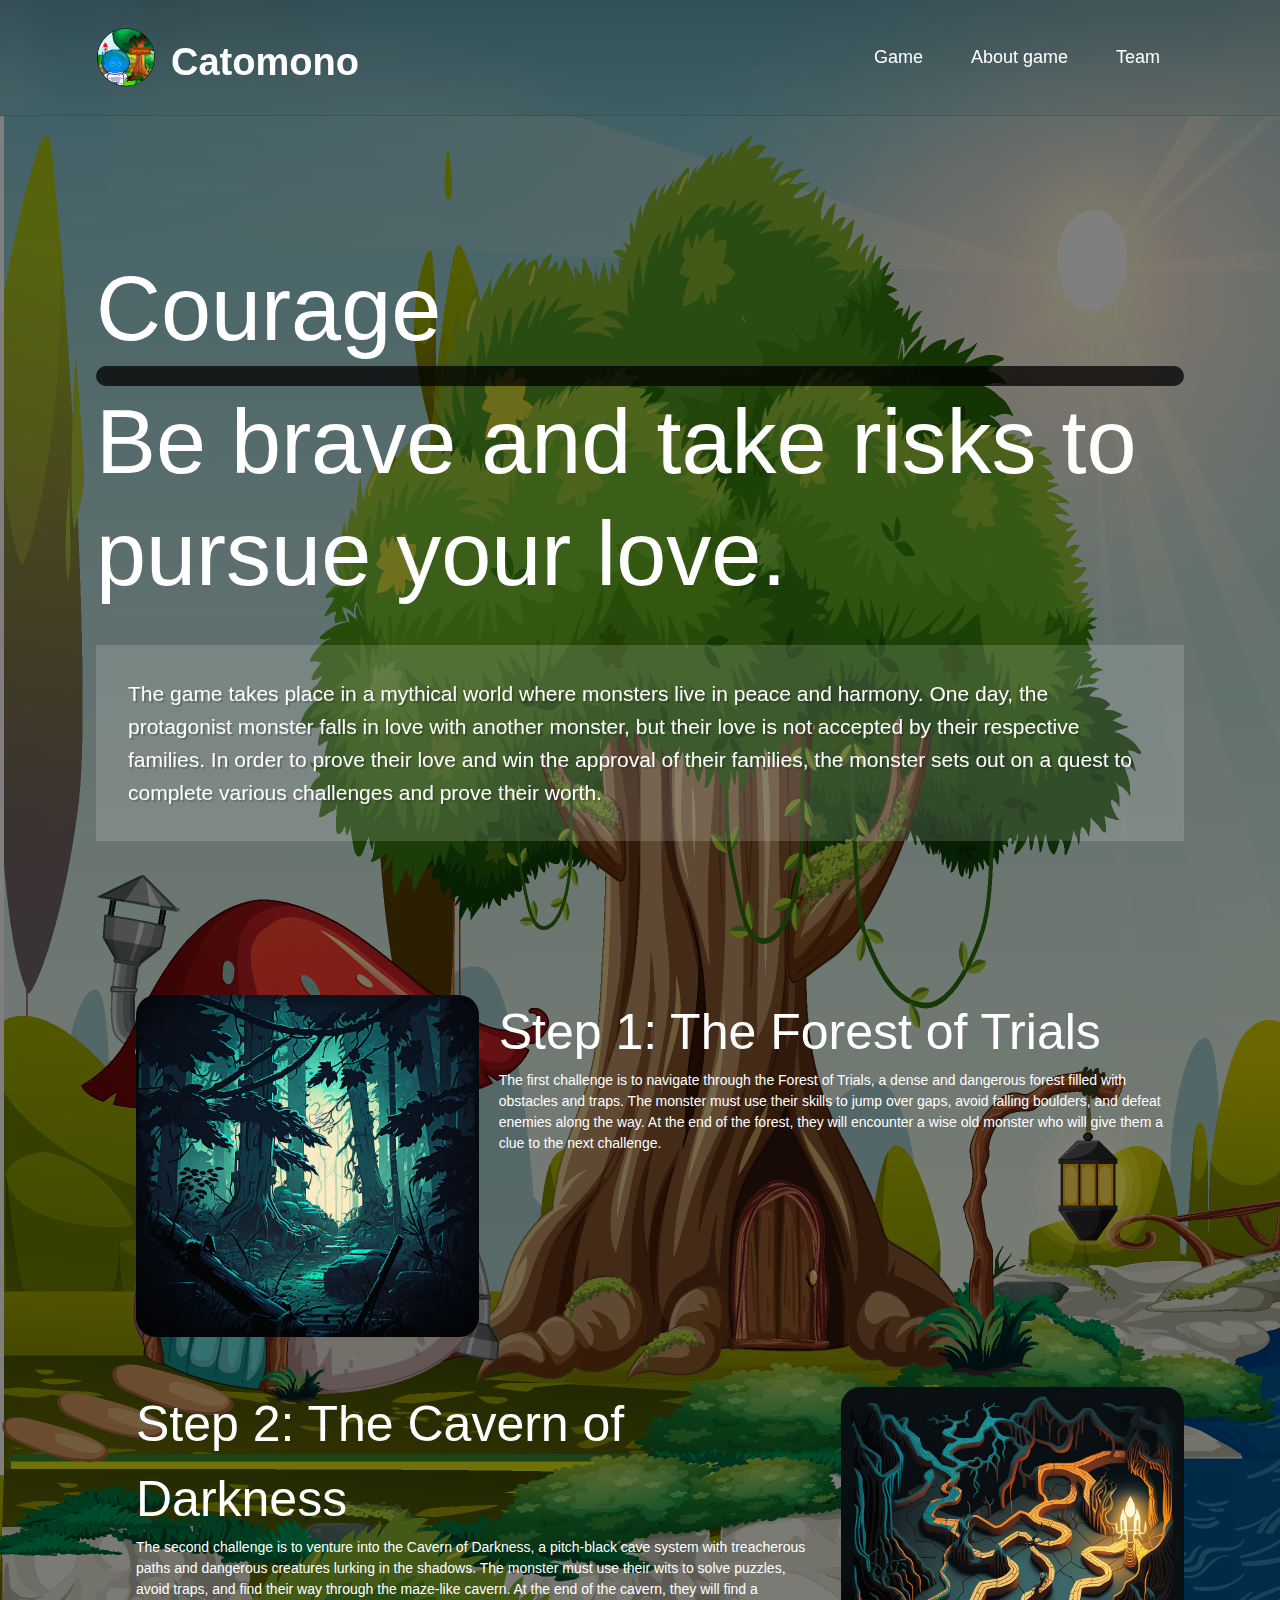
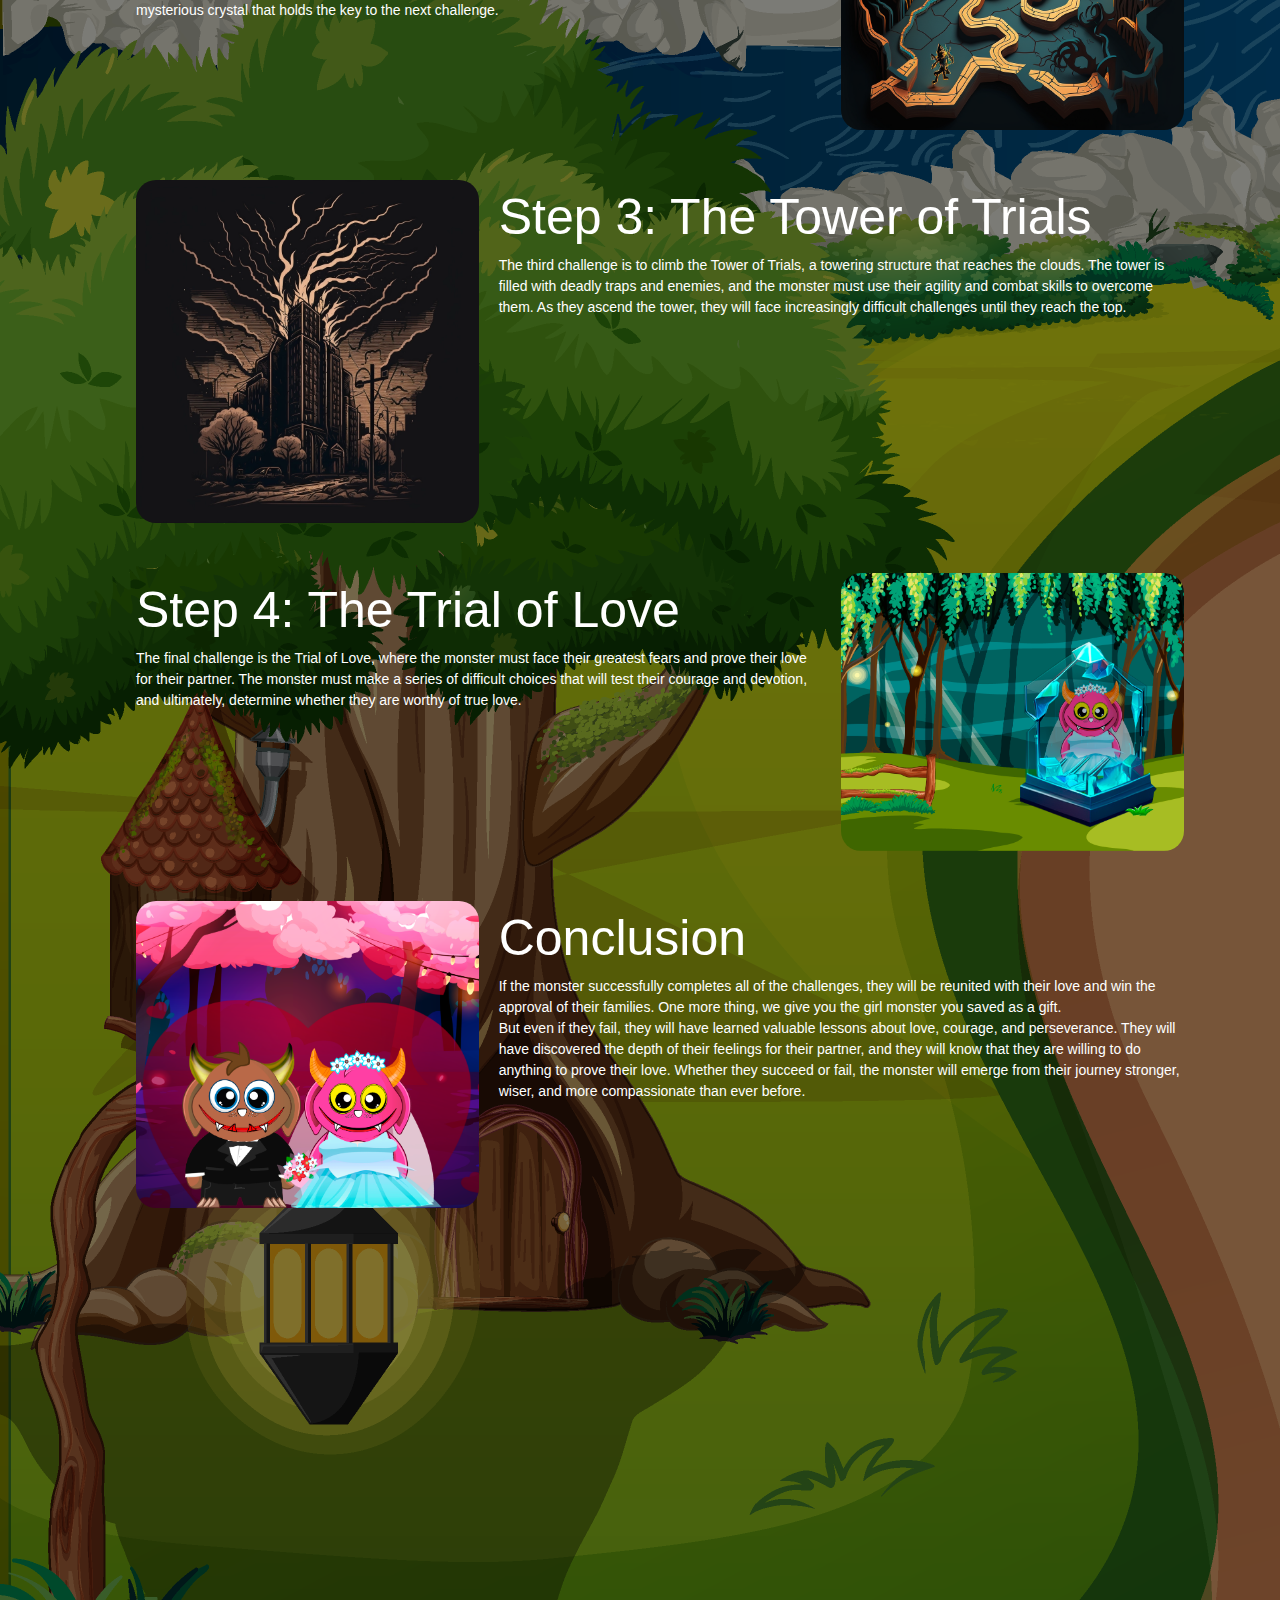
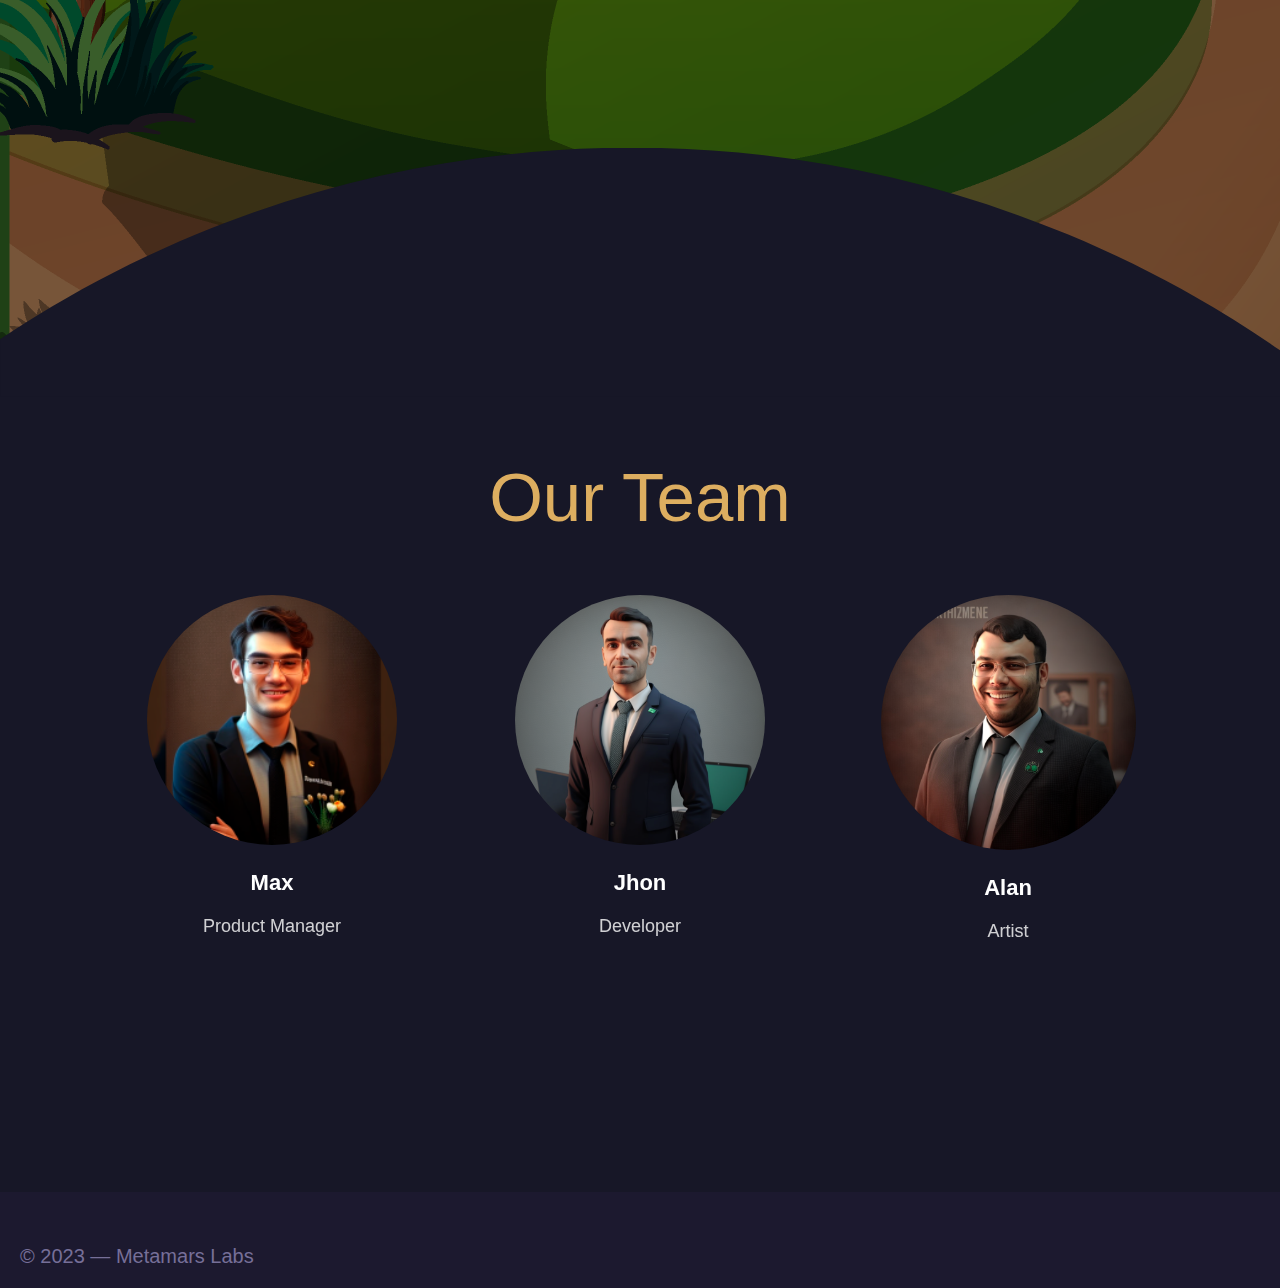
==== commit 4a9ec8b1: "adasdas" ====
--- a/index.html
+++ b/index.html
@@ -9,8 +9,9 @@
        
         body{
             /* background-color: black !important; */
-            background-image: url(./images/fon.png);
+            /* background-image: url(./images/fon.png); */
             background-color: black;
+            background: linear-gradient( rgba(0, 0, 0, 0.5), rgba(0, 0, 0, 0.5) ), url(./images/fon.png);
        
             
         }
@@ -147,7 +148,14 @@
 
                 </div>
                 <div id="l1 " class="text" style="height: 15vw;">
-                    <h1 class="heading-2 ">Courage </h1>
+                    <h1 class="heading-2">Courage
+                        <div style="display: flex; background-color: rgba(0, 0, 0, 0.747); padding: 10px; justify-content: space-between; border-radius: 10px;"> 
+                        <div id="days" style="margin-right: 5px;"></div>
+                        <div id="hours" style="margin-right: 5px;"></div>
+                        <div id="mins" style="margin-right: 5px;"></div>
+                        <div id="secs"></div>
+                    </div>
+                    </h1>
 
                     <h1 class="heading-3">Be brave and take risks to pursue your love.</h1>
                 </div>
@@ -215,11 +223,14 @@
 
                 </li><li  style=" margin-bottom: 50px;" class="modul5">
                     <div style="display: flex;" class="img-steps">
-                    <div style="margin-right: 20px; flex: 1;"><img style="border-radius: 20px; width:1200px;"  src="images/step 2.png" alt="">
+                    <div style="margin-right: 20px; flex: 1;"><img style="border-radius: 20px; width:1200px;"  src="images/love.png" alt="">
                     </div>
                     <div style="flex: 2;">
                         <div style="font-size: 50px;">Conclusion</div>
-                        <div>If the monster successfully completes all of the challenges, they will be reunited with their love and win the approval of their families. But even if they fail, they will have learned valuable lessons about love, courage, and perseverance.
+                        <div>
+                            If the monster successfully completes all of the challenges, they will be reunited with their love and win the approval of their families. One more thing, we give you the girl monster you saved as a gift.
+                            <p>But even if they fail, they will have learned valuable lessons about love, courage, and perseverance. They will have discovered the depth of their feelings for their partner, and they will know that they are willing to do anything to prove their love. Whether they succeed or fail, the monster will emerge from their journey stronger, wiser, and more compassionate than ever before.</p>
+
                         </div>
                     </div>
                 </div>
@@ -266,7 +277,7 @@
                         loading="lazy" width="250" height="250"
                         sizes="(max-width: 479px) 100vw, (max-width: 767px) 44vw, 250.00001525878906px" alt=""
                         class="image-14">
-                    <div class="name">Jhon</div>
+                    <div class="name">Max</div>
                     <div class="work">Product Manager</div>
                     <a href="https://instagram.com/metamars.io?igshid=ZDdkNTZiNTM=" target="_blank" class="w-inline-block"><img
                             src="./second/instagram-logo.png"
@@ -285,7 +296,7 @@
                         loading="lazy" width="250" height="250"
                         sizes="(max-width: 479px) 100vw, (max-width: 767px) 44vw, 250.00001525878906px" alt=""
                         class="image-12">
-                    <div class="name">Max</div>
+                    <div class="name">Jhon</div>
                     <div class="work">Developer</div>
                     <a href="https://twitter.com/creatorartnft?t=HbWpOSxpj6rhLB0o7VRcVQ&s=09" target="_blank" class="w-inline-block"><img
                             src="./second/instagram-logo.png"
@@ -328,12 +339,8 @@
     </div>
 
 
-    <script src="animation.js">
-
-
-
-
-    </script>
+    <script src="animation.js"> </script>
+    <script src="shyotchik.js"> </script>
 
 </body>
 
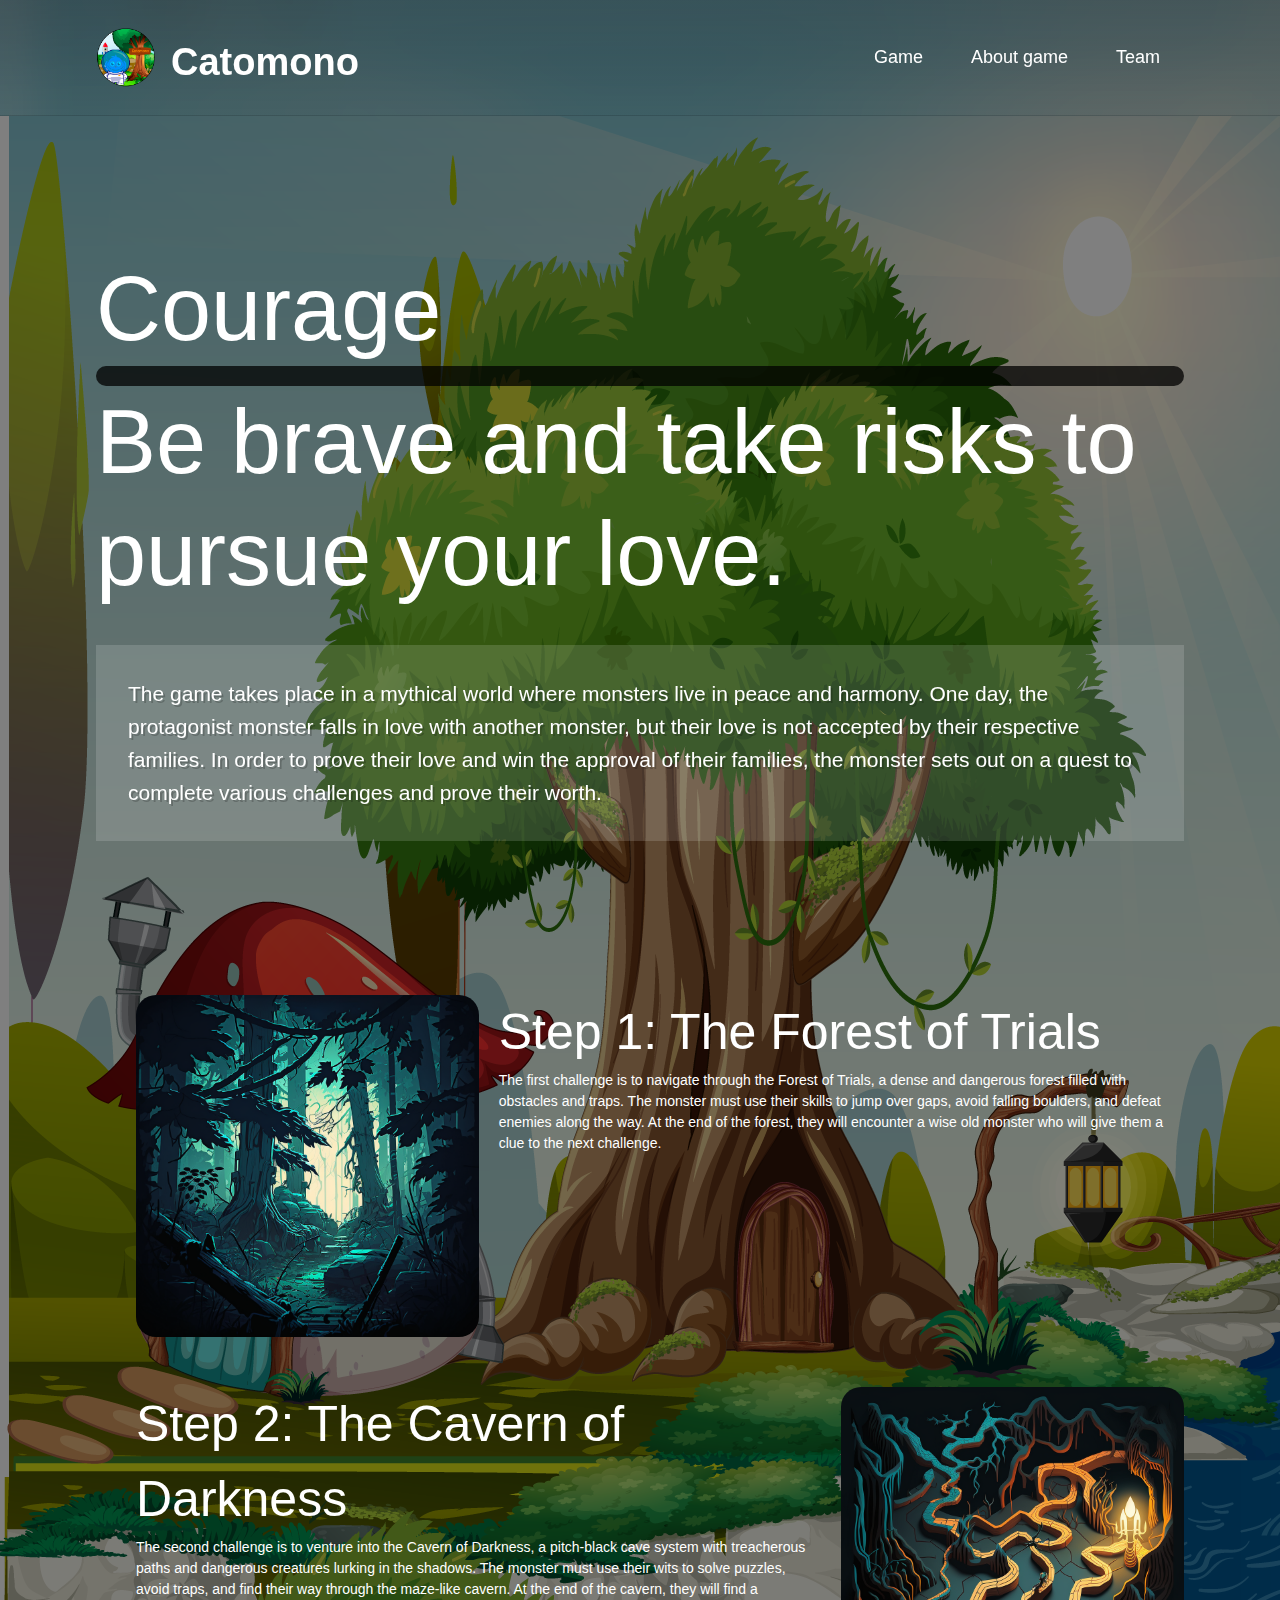
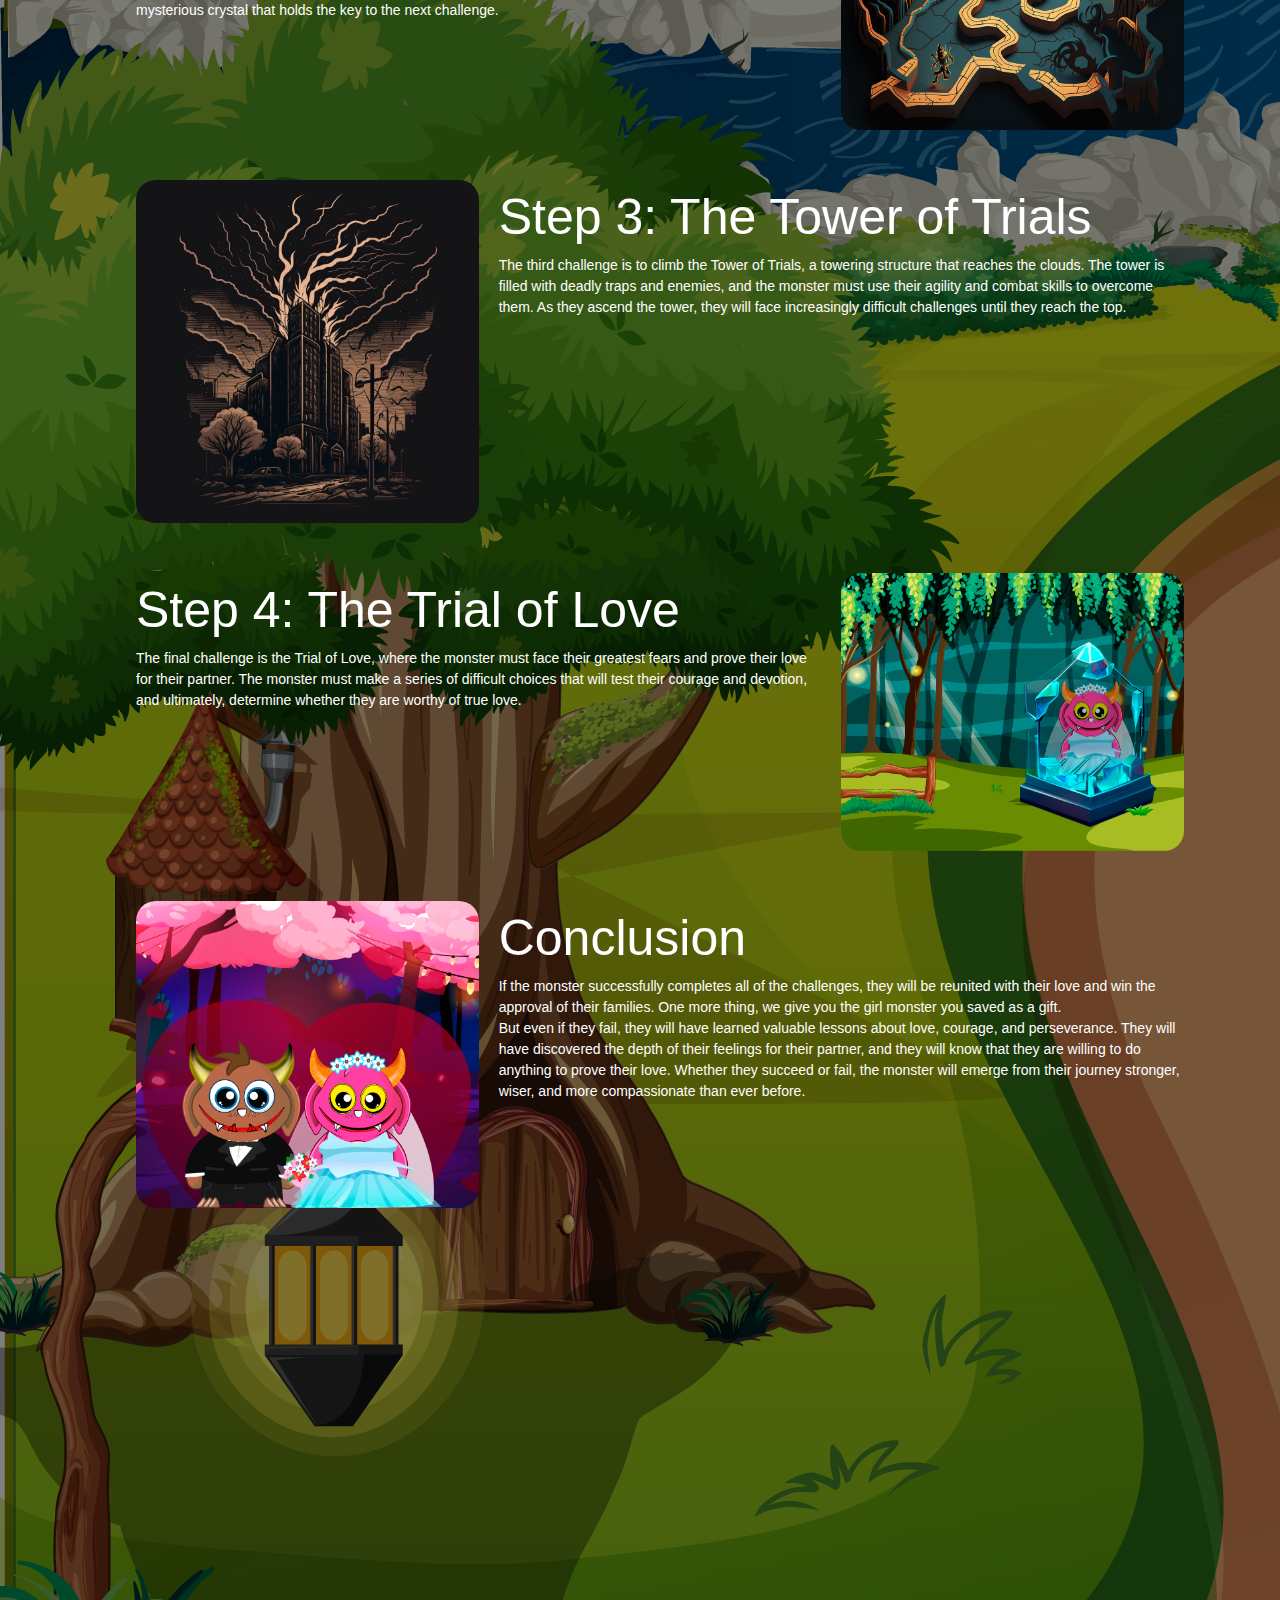
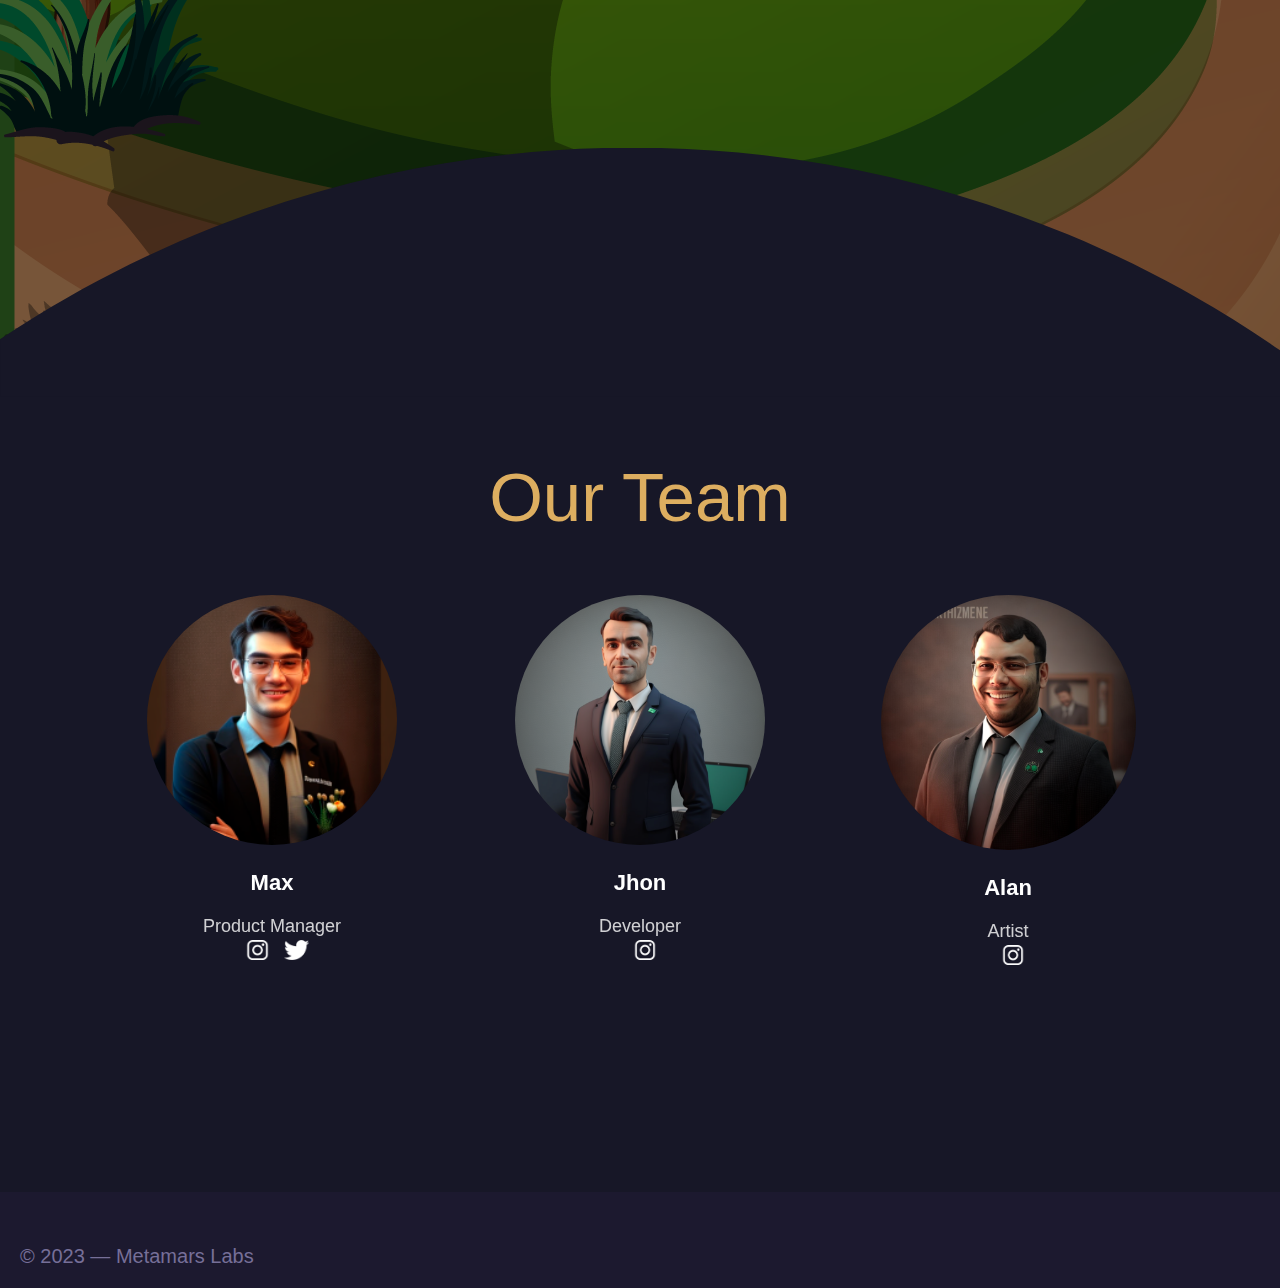
==== commit 48abf40f: "adasdas" ====
--- a/index.html
+++ b/index.html
@@ -8,10 +8,7 @@
         
        
         body{
-            /* background-color: black !important; */
-            /* background-image: url(./images/fon.png); */
-            background-color: black;
-            background: linear-gradient( rgba(0, 0, 0, 0.5), rgba(0, 0, 0, 0.5) ), url(./images/fon.png);
+            background: linear-gradient( rgba(0, 0, 0, 0.5), rgba(0, 0, 0, 0.5) ), url(./images/gundiz.png);
        
             
         }
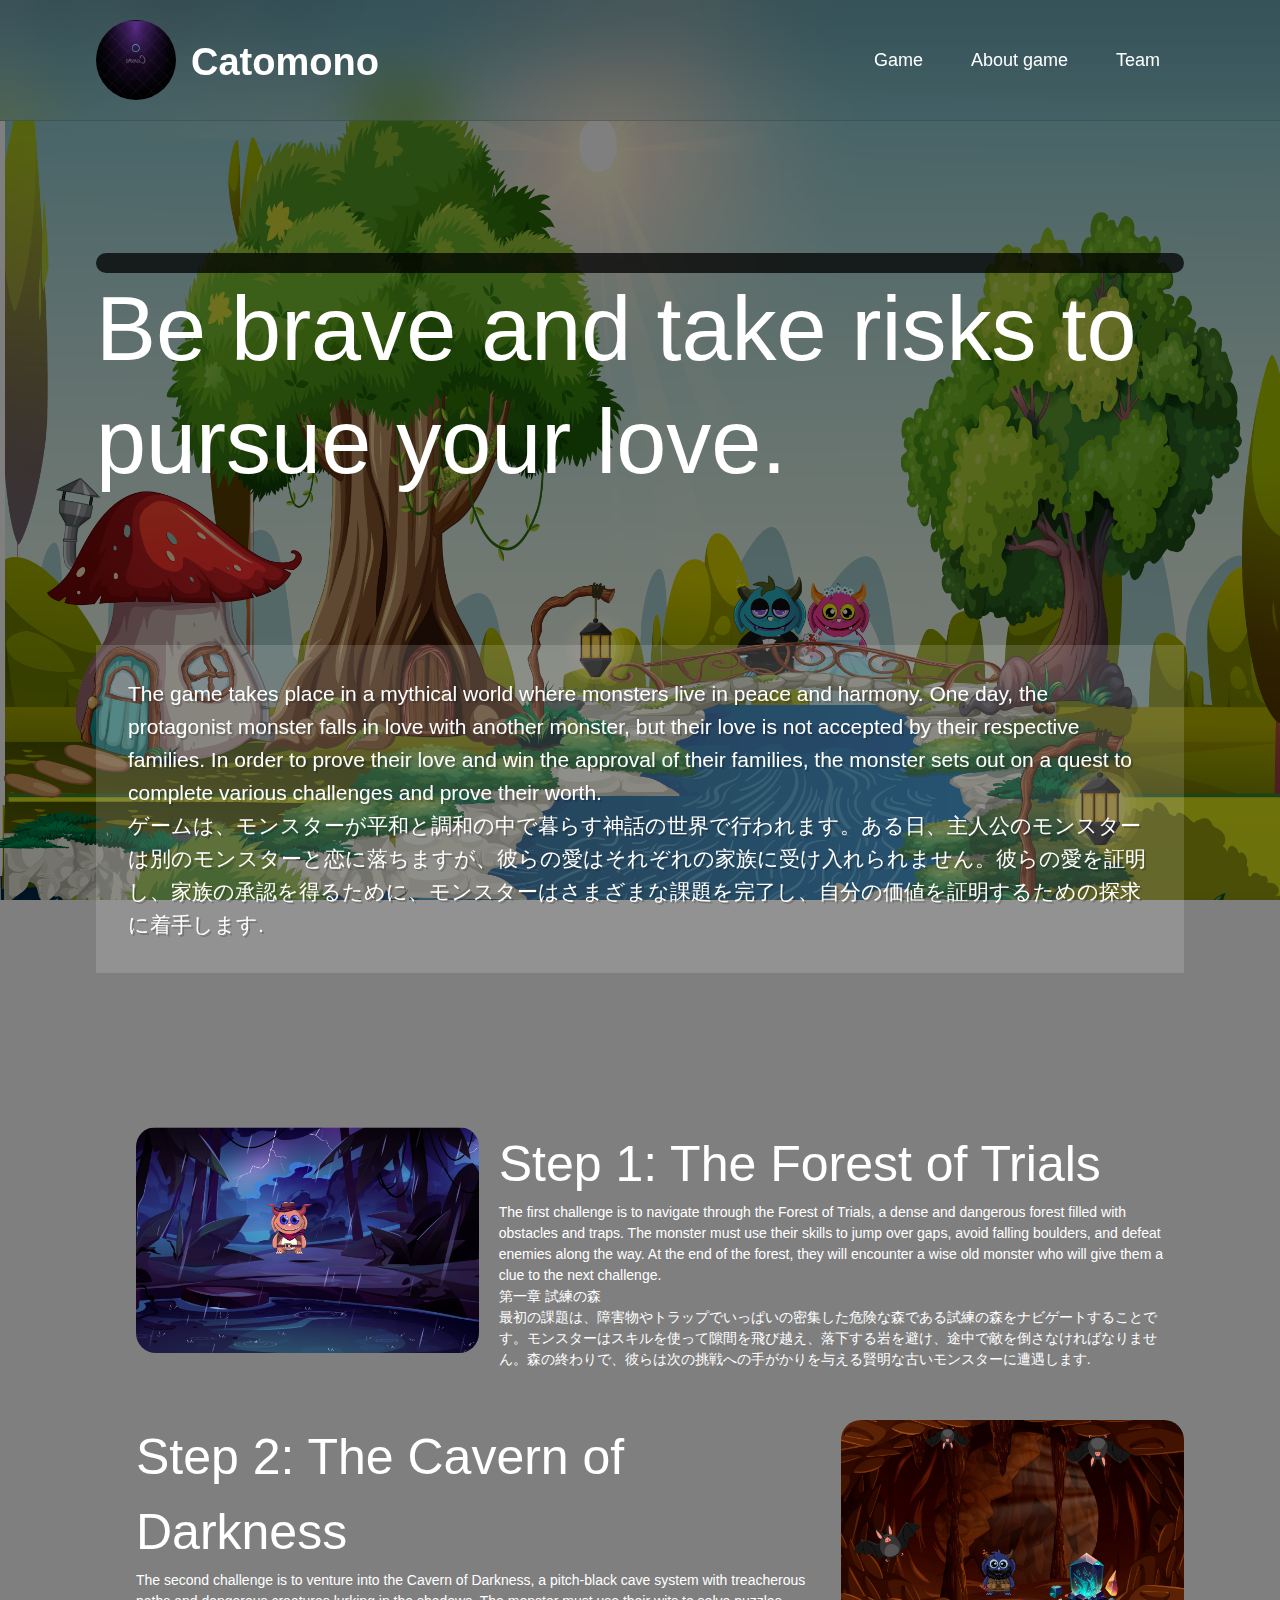
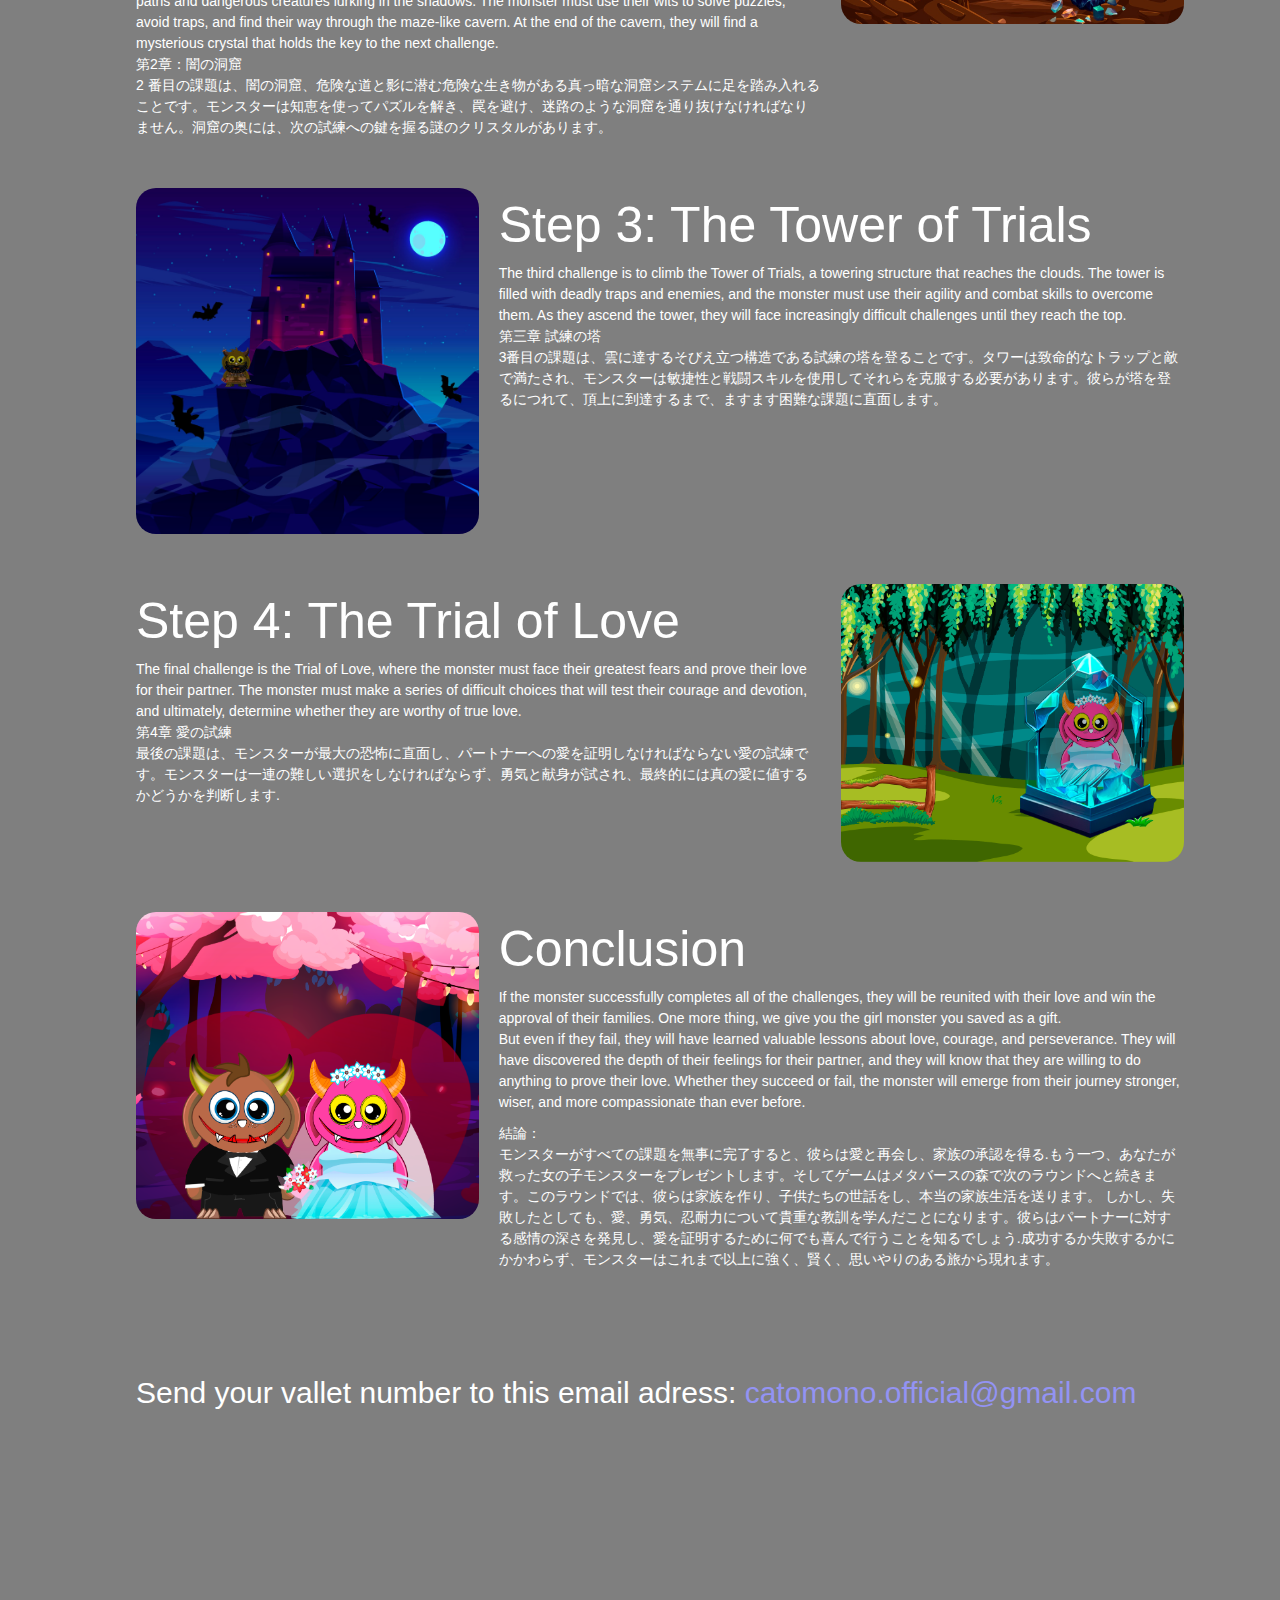
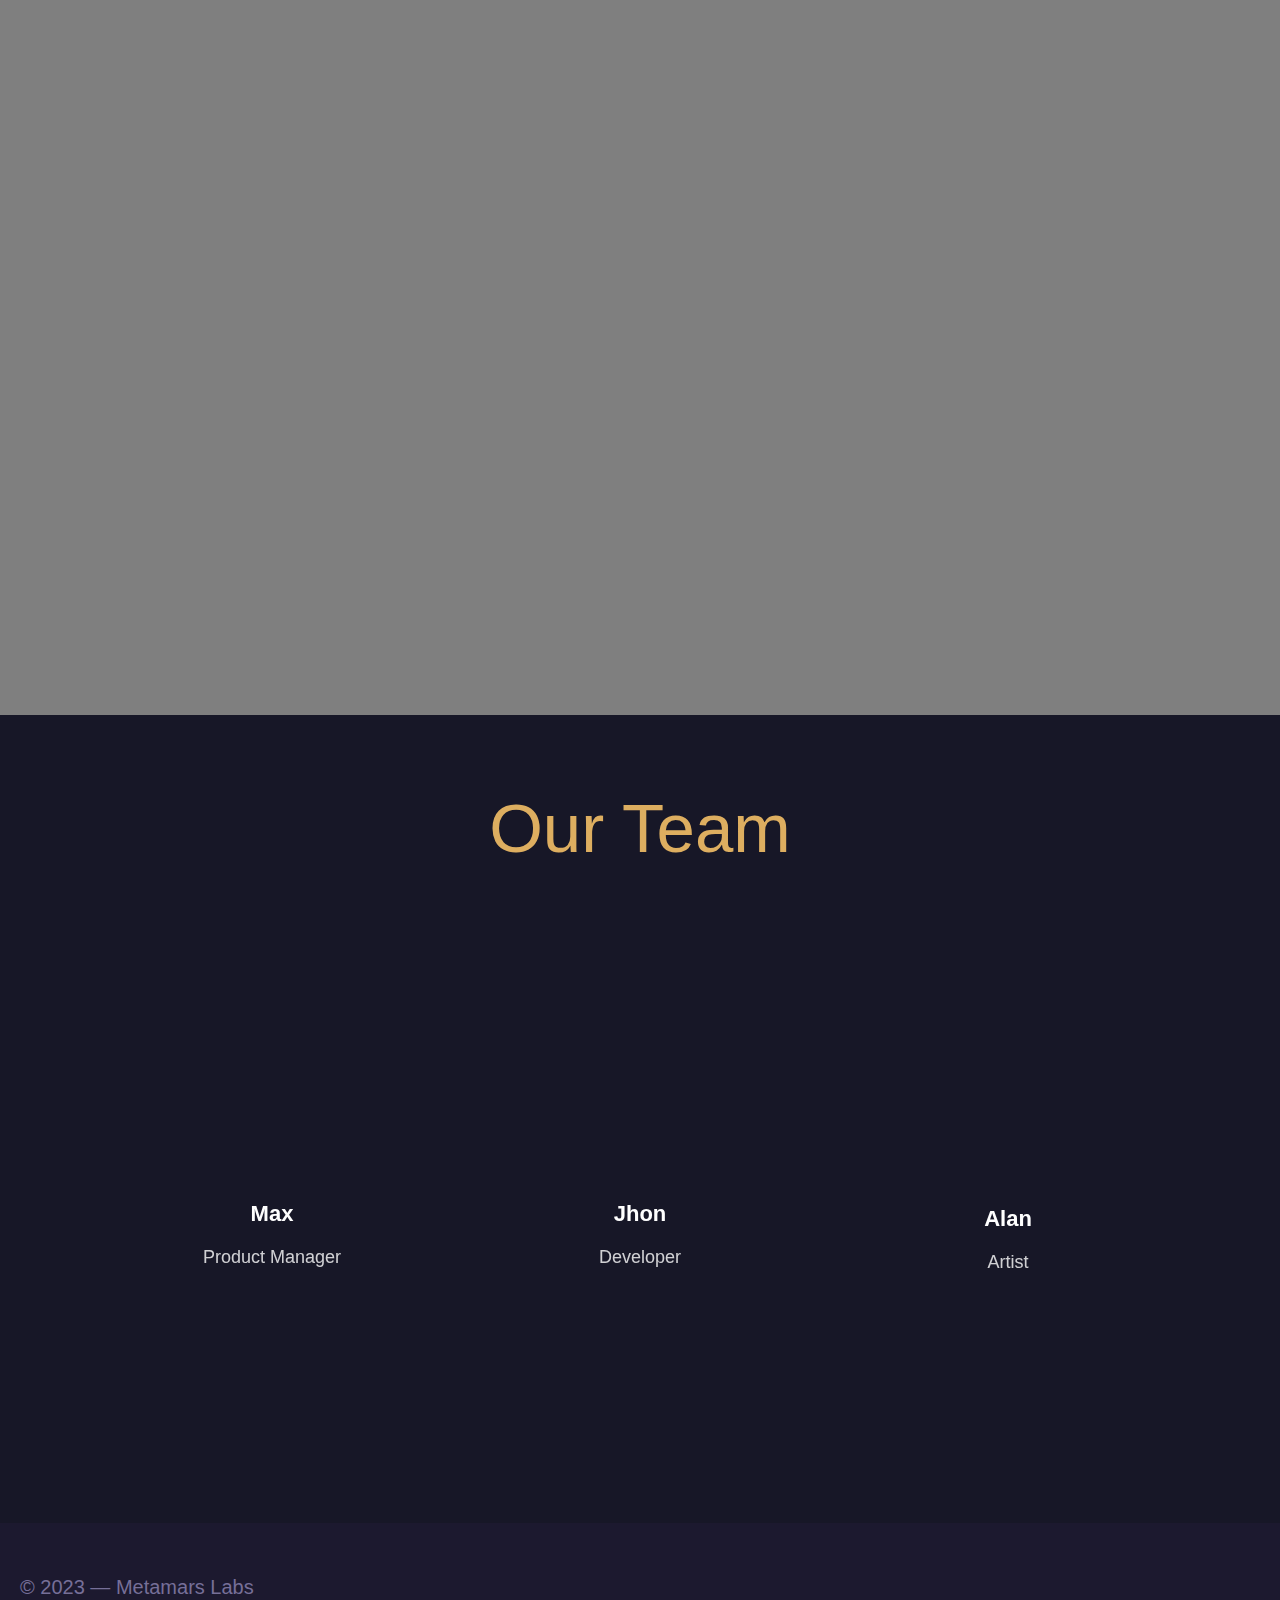
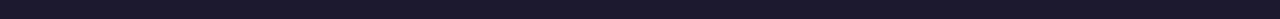
==== commit c6a380b9: "sdfsdf" ====
--- a/index.html
+++ b/index.html
@@ -8,9 +8,19 @@
         
        
         body{
-            background: linear-gradient( rgba(0, 0, 0, 0.5), rgba(0, 0, 0, 0.5) ), url(./images/gundiz.png);
+            background: linear-gradient( rgba(0, 0, 0, 0.5), rgba(0, 0, 0, 0.5) ), url(./images/gundiz.png) no-repeat ;
+            background-size: cover;
+            width: 100%;
+            height: 100%;
        
             
+        }
+        @media only screen and (max-width:1825px) {
+            body{
+                background: linear-gradient( rgba(0, 0, 0, 0.5), rgba(0, 0, 0, 0.5) ), url(./images/gundiz.png) fixed;
+                background-size: cover;
+                width: 100%;
+            }
         }
         .wf-force-outline-none[tabindex="-1"]:focus {
             outline: none;
@@ -82,9 +92,9 @@
     <link rel="stylesheet" href="animation.css">
     <script
         type="text/javascript">!function (o, c) { var n = c.documentElement, t = " w-mod-"; n.className += t + "js", ("ontouchstart" in o || o.DocumentTouch && c instanceof DocumentTouch) && (n.className += t + "touch") }(window, document);</script>
-     <link href="./images/logo1.png"
+     <link href="./images/ezgif-3-031f50753f.webp"
     rel="shortcut icon" type="image/x-icon"> 
-    <link href="./images/logo1.png"
+    <link href="./images/ezgif-3-031f50753f.webp"
     rel="apple-touch-icon">
 
     <script
@@ -104,8 +114,8 @@
     <div data-animation="default" data-collapse="medium" data-duration="400" data-easing="ease" data-easing2="ease"
         role="banner" class="navbar w-nav" >
         <div class="nav-container w-container"><a href="#" class="brand w-nav-brand" style="font-size: 50px; color: white; display: flex; "><img
-                    style="min-width: 10px; width: 60px; margin-right: 15px;"
-                    src="./images/logo1.png"
+                    style="min-width: 10px; width: 80px; margin-right: 15px; border-radius: 100%;"
+                    src="./images/ezgif-3-031f50753f.webp"
                     loading="lazy" width="200" sizes=" (max-width: 479px) 100vw, 200.00001525878906px" alt=""><h1 class="logos-name">Catomono</h1></a>
             <nav class="nav-menu w-nav-menu"><a href="#top" class="nav-link w-nav-link"
                     style="max-width: 1128px;">Game</a><a href="#about-game" class="nav-link w-nav-link"
@@ -145,7 +155,7 @@
 
                 </div>
                 <div id="l1 " class="text" style="height: 15vw;">
-                    <h1 class="heading-2">Courage
+                    <h1 class="heading-2">
                         <div style="display: flex; background-color: rgba(0, 0, 0, 0.747); padding: 10px; justify-content: space-between; border-radius: 10px;"> 
                         <div id="days" style="margin-right: 5px;"></div>
                         <div id="hours" style="margin-right: 5px;"></div>
@@ -159,6 +169,8 @@
                 <div style="margin-bottom: 12vw; margin-top: 200px; min-width: 100%;" class="hero-div-2 square">
                     <div class="hero-div-text" style="width: 100%">
                         <div class="text-block-1" style="min-width: 100%;">The game takes place in a mythical world where monsters live in peace and harmony. One day, the protagonist monster falls in love with another monster, but their love is not accepted by their respective families. In order to prove their love and win the approval of their families, the monster sets out on a quest to complete various challenges and prove their worth.
+                        <br>
+                        ゲームは、モンスターが平和と調和の中で暮らす神話の世界で行われます。ある日、主人公のモンスターは別のモンスターと恋に落ちますが、彼らの愛はそれぞれの家族に受け入れられません。彼らの愛を証明し、家族の承認を得るために、モンスターはさまざまな課題を完了し、自分の価値を証明するための探求に着手します.
                         </div>
                     </div>
                     <div id="about-game"></div>
@@ -178,30 +190,42 @@
                         <div style="font-size: 50px;">Step 1: The Forest of Trials</div>
                         <div>The first challenge is to navigate through the Forest of Trials, a dense and dangerous forest filled with obstacles and traps. The monster must use their skills to jump over gaps, avoid falling boulders, and defeat enemies along the way. At the end of the forest, they will encounter a wise old monster who will give them a clue to the next challenge.
                         </div>
+                        <div>
+                            第一章 試練の森 <br>
+最初の課題は、障害物やトラップでいっぱいの密集した危険な森である試練の森をナビゲートすることです。モンスターはスキルを使って隙間を飛び越え、落下する岩を避け、途中で敵を倒さなければなりません。森の終わりで、彼らは次の挑戦への手がかりを与える賢明な古いモンスターに遭遇します.
+</div>
                 </div>
                 
                 </li>
                 <li style="  margin-bottom: 50px;" class="modul2">
                     <div style="display: flex; flex-direction: row-reverse;" class="img-steps">
-                        <div style="margin-left: 20px; flex: 1;"><img style="border-radius: 20px; width:1200px;"  src="images/step 2.png" alt="">
+                        <div style="margin-left: 20px; flex: 1;"><img style="border-radius: 20px; width:1200px;"  src="images/step 2.jpg" alt="">
                         </div>
                         <div style="flex: 2;">
                             <div style="font-size: 50px;">Step 2: The Cavern of Darkness</div>
                             The second challenge is to venture into the Cavern of Darkness, a pitch-black cave system with treacherous paths and dangerous creatures lurking in the shadows. The monster must use their wits to solve puzzles, avoid traps, and find their way through the maze-like cavern. At the end of the cavern, they will find a mysterious crystal that holds the key to the next challenge.
-                        </div>
-                    
+                            <div>
+                                第2章：闇の洞窟 <br>
+2 番目の課題は、闇の洞窟、危険な道と影に潜む危険な生き物がある真っ暗な洞窟システムに足を踏み入れることです。モンスターは知恵を使ってパズルを解き、罠を避け、迷路のような洞窟を通り抜けなければなりません。洞窟の奥には、次の試練への鍵を握る謎のクリスタルがあります。
+ </div>
+                        </div>
+                        
                     
                     
 
                 </li>
                 <li  style=" margin-bottom: 50px;" class="modul3">
                     <div style="display: flex;" class="img-steps">
-                    <div style="margin-right: 20px; flex: 1;"><img style="border-radius: 20px; width:1200px;"  src="images/Step 3..png" alt="">
+                    <div style="margin-right: 20px; flex: 1;"><img style="border-radius: 20px; width:1200px;"  src="images/step 3.jpg" alt="">
                     </div>
                     <div style="flex: 2;">
                         <div style="font-size: 50px;">Step 3: The Tower of Trials</div>
                         <div>The third challenge is to climb the Tower of Trials, a towering structure that reaches the clouds. The tower is filled with deadly traps and enemies, and the monster must use their agility and combat skills to overcome them. As they ascend the tower, they will face increasingly difficult challenges until they reach the top.
                         </div>
+                        <div>
+                            第三章 試練の塔<br>
+3番目の課題は、雲に達するそびえ立つ構造である試練の塔を登ることです。タワーは致命的なトラップと敵で満たされ、モンスターは敏捷性と戦闘スキルを使用してそれらを克服する必要があります。彼らが塔を登るにつれて、頂上に到達するまで、ますます困難な課題に直面します。
+ </div>
                 </div>
                 
                 
@@ -215,6 +239,10 @@
                             <div>
                                 The final challenge is the Trial of Love, where the monster must face their greatest fears and prove their love for their partner. The monster must make a series of difficult choices that will test their courage and devotion, and ultimately, determine whether they are worthy of true love.
                             </div>
+                            <div>
+                                第4章 愛の試練<br>
+最後の課題は、モンスターが最大の恐怖に直面し、パートナーへの愛を証明しなければならない愛の試練です。モンスターは一連の難しい選択をしなければならず、勇気と献身が試され、最終的には真の愛に値するかどうかを判断します.
+ </div>
                     </div>
                     
 
@@ -229,32 +257,36 @@
                             <p>But even if they fail, they will have learned valuable lessons about love, courage, and perseverance. They will have discovered the depth of their feelings for their partner, and they will know that they are willing to do anything to prove their love. Whether they succeed or fail, the monster will emerge from their journey stronger, wiser, and more compassionate than ever before.</p>
 
                         </div>
-                    </div>
-                </div>
-                
+                        <div>結論：<br>
+                            モンスターがすべての課題を無事に完了すると、彼らは愛と再会し、家族の承認を得る.もう一つ、あなたが救った女の子モンスターをプレゼントします。そしてゲームはメタバースの森で次のラウンドへと続きます。このラウンドでは、彼らは家族を作り、子供たちの世話をし、本当の家族生活を送ります。
+                            しかし、失敗したとしても、愛、勇気、忍耐力について貴重な教訓を学んだことになります。彼らはパートナーに対する感情の深さを発見し、愛を証明するために何でも喜んで行うことを知るでしょう.成功するか失敗するかにかかわらず、モンスターはこれまで以上に強く、賢く、思いやりのある旅から現れます。
+                            </div>
+                        
+                            
+                    </div>
+                    
+                </div>
+                <form action="mailto:someone@example.com" method="post" enctype="text/plain">
+                    <div style="font-size: 30px; max-width: max-content; margin-top: 100px;">Send your vallet number to this email adress: <span style="color: rgb(147, 147, 243); cursor: pointer;" onclick="redirectToGmail()" name="mail">catomono.official@gmail.com</span></div>
+
+                </form>
                 </li>
                 
             </ul>
 
         </div>
-        <div class="hero-layers layer-trees">
-
-            <!-- agaaaaaajayn duran yeri -->
-            <!-- <img
-                src="./second/Trees.svg" loading="lazy"
-                alt="" class="layer-trees"> -->
-                <div style="height: 900px;"></div>
-            <!-- <div class="layer-sun"
-                style="will-change: transform; transform: translate3d(0px, -109.474px, 0px) scale3d(1, 1, 1) rotateX(0deg) rotateY(0deg) rotateZ(0deg) skew(0deg, 0deg); transform-style: preserve-3d;">
-                <img src="./second/Sun.svg"
-                    loading="lazy" alt="">
-            </div> -->
-        </div>
+    
+
+           
+                <div style="height: 700px;"></div>
+            
         <div id="team"></div>
     </div>
     <!-- -----------------------------------------------blocklan duryan yeri------------------------------------- -->
 
-
+  
+    
+    
 
     <!-- -------------------------------komandan yeri ---------------------------------------------- -->
 
@@ -338,6 +370,14 @@
 
     <script src="animation.js"> </script>
     <script src="shyotchik.js"> </script>
+    <script>
+		function redirectToGmail() {
+            const email = "catomono.offical@gmail.com";
+            const url = "https://mail.google.com/mail/u/0/?view=cm&fs=1&tf=1&to=" + encodeURIComponent(email);
+            window.location.href = url;
+}
+		
+	</script>
 
 </body>
 
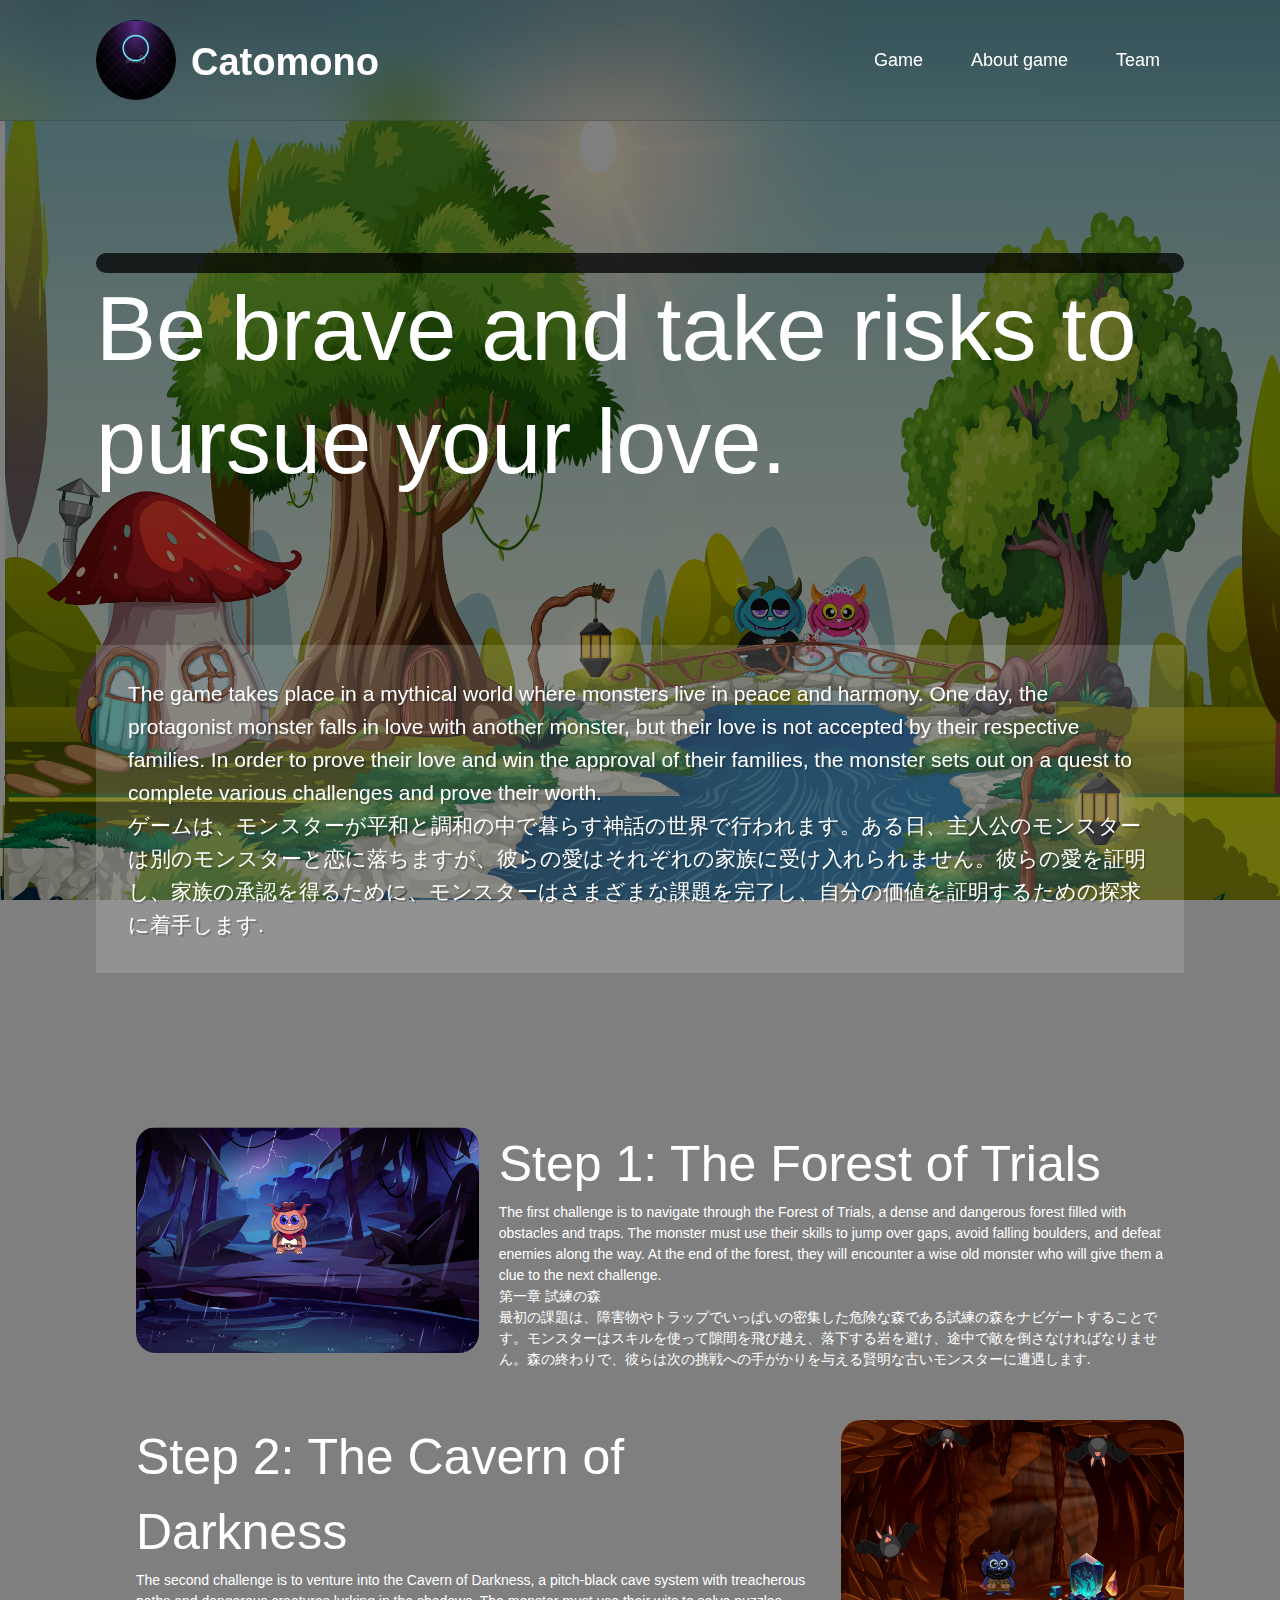
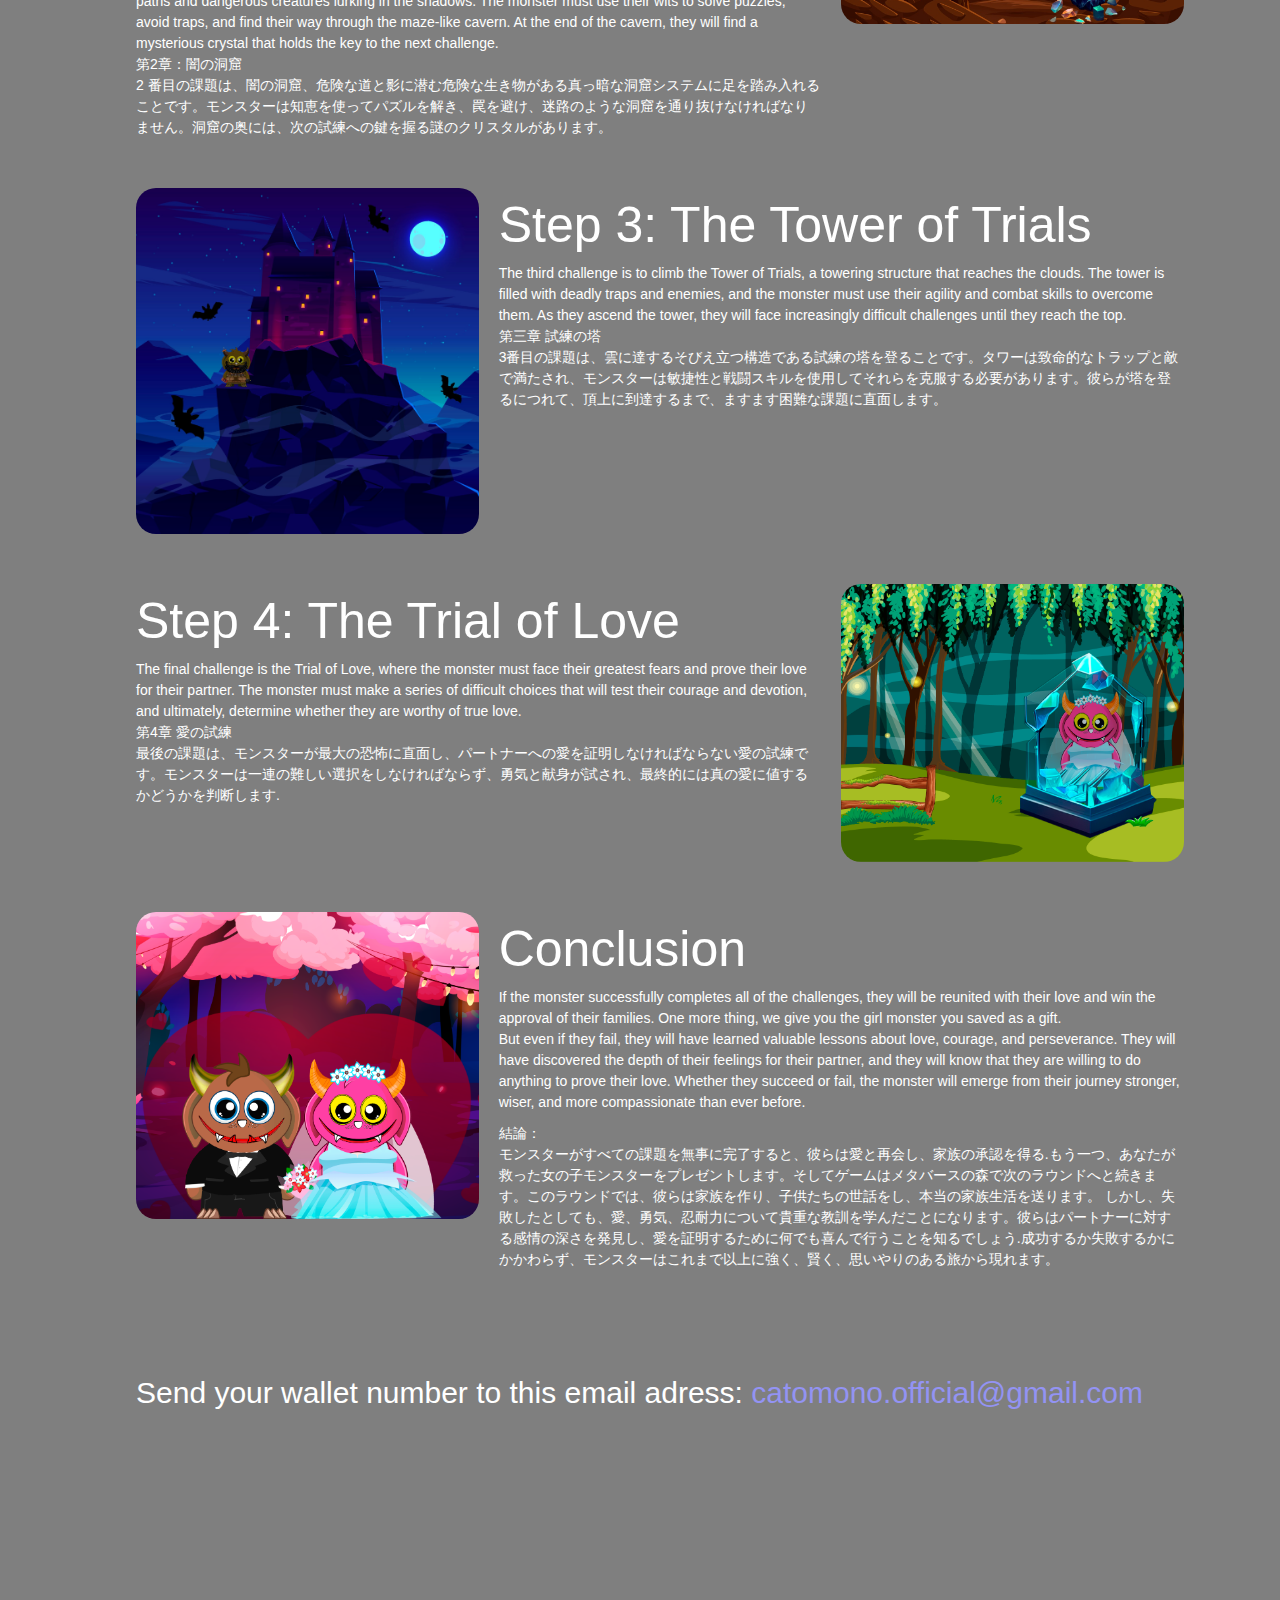
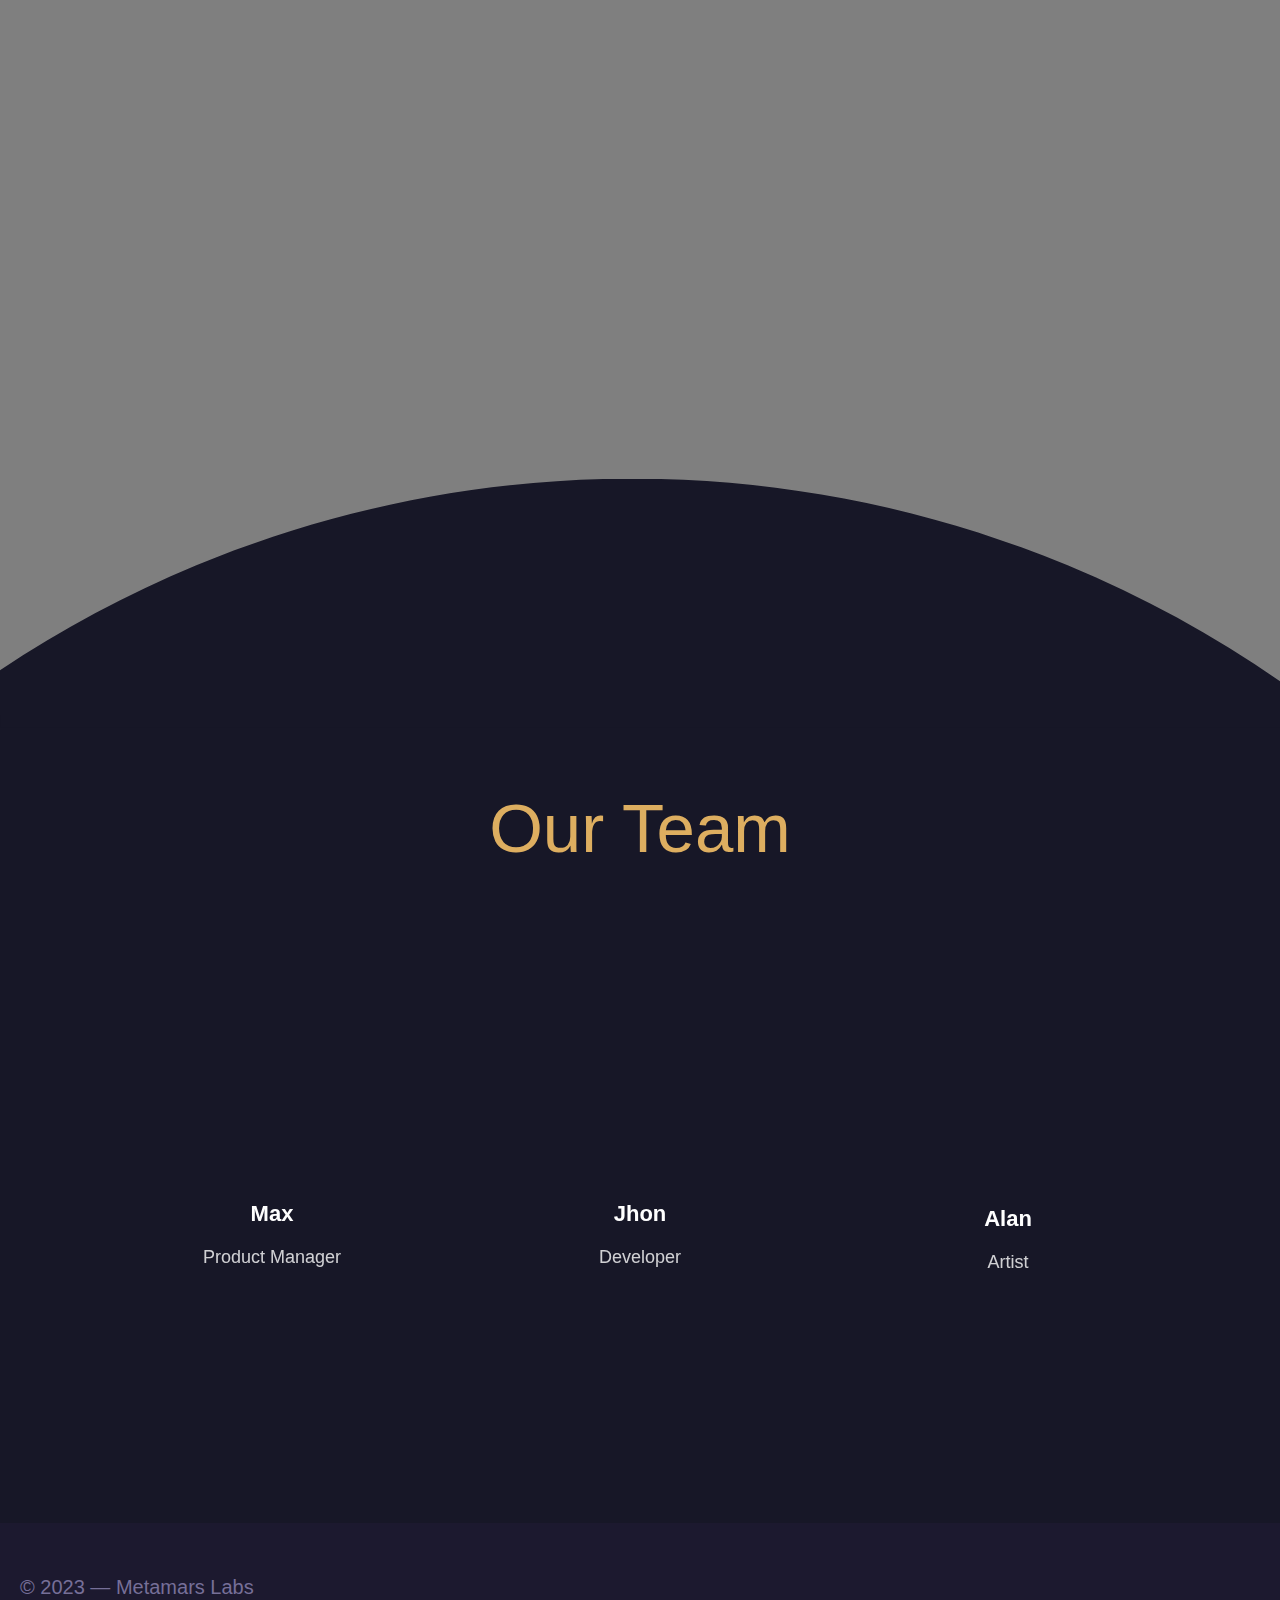
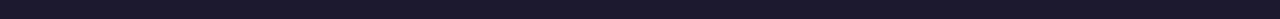
==== commit 44d2f550: "asdas" ====
--- a/index.html
+++ b/index.html
@@ -267,7 +267,7 @@
                     
                 </div>
                 <form action="mailto:someone@example.com" method="post" enctype="text/plain">
-                    <div style="font-size: 30px; max-width: max-content; margin-top: 100px;">Send your vallet number to this email adress: <span style="color: rgb(147, 147, 243); cursor: pointer;" onclick="redirectToGmail()" name="mail">catomono.official@gmail.com</span></div>
+                    <div style="font-size: 30px; max-width: max-content; margin-top: 100px;">Send your wallet number to this email adress: <span style="color: rgb(147, 147, 243); cursor: pointer;" onclick="redirectToGmail()" name="mail">catomono.official@gmail.com</span></div>
 
                 </form>
                 </li>
